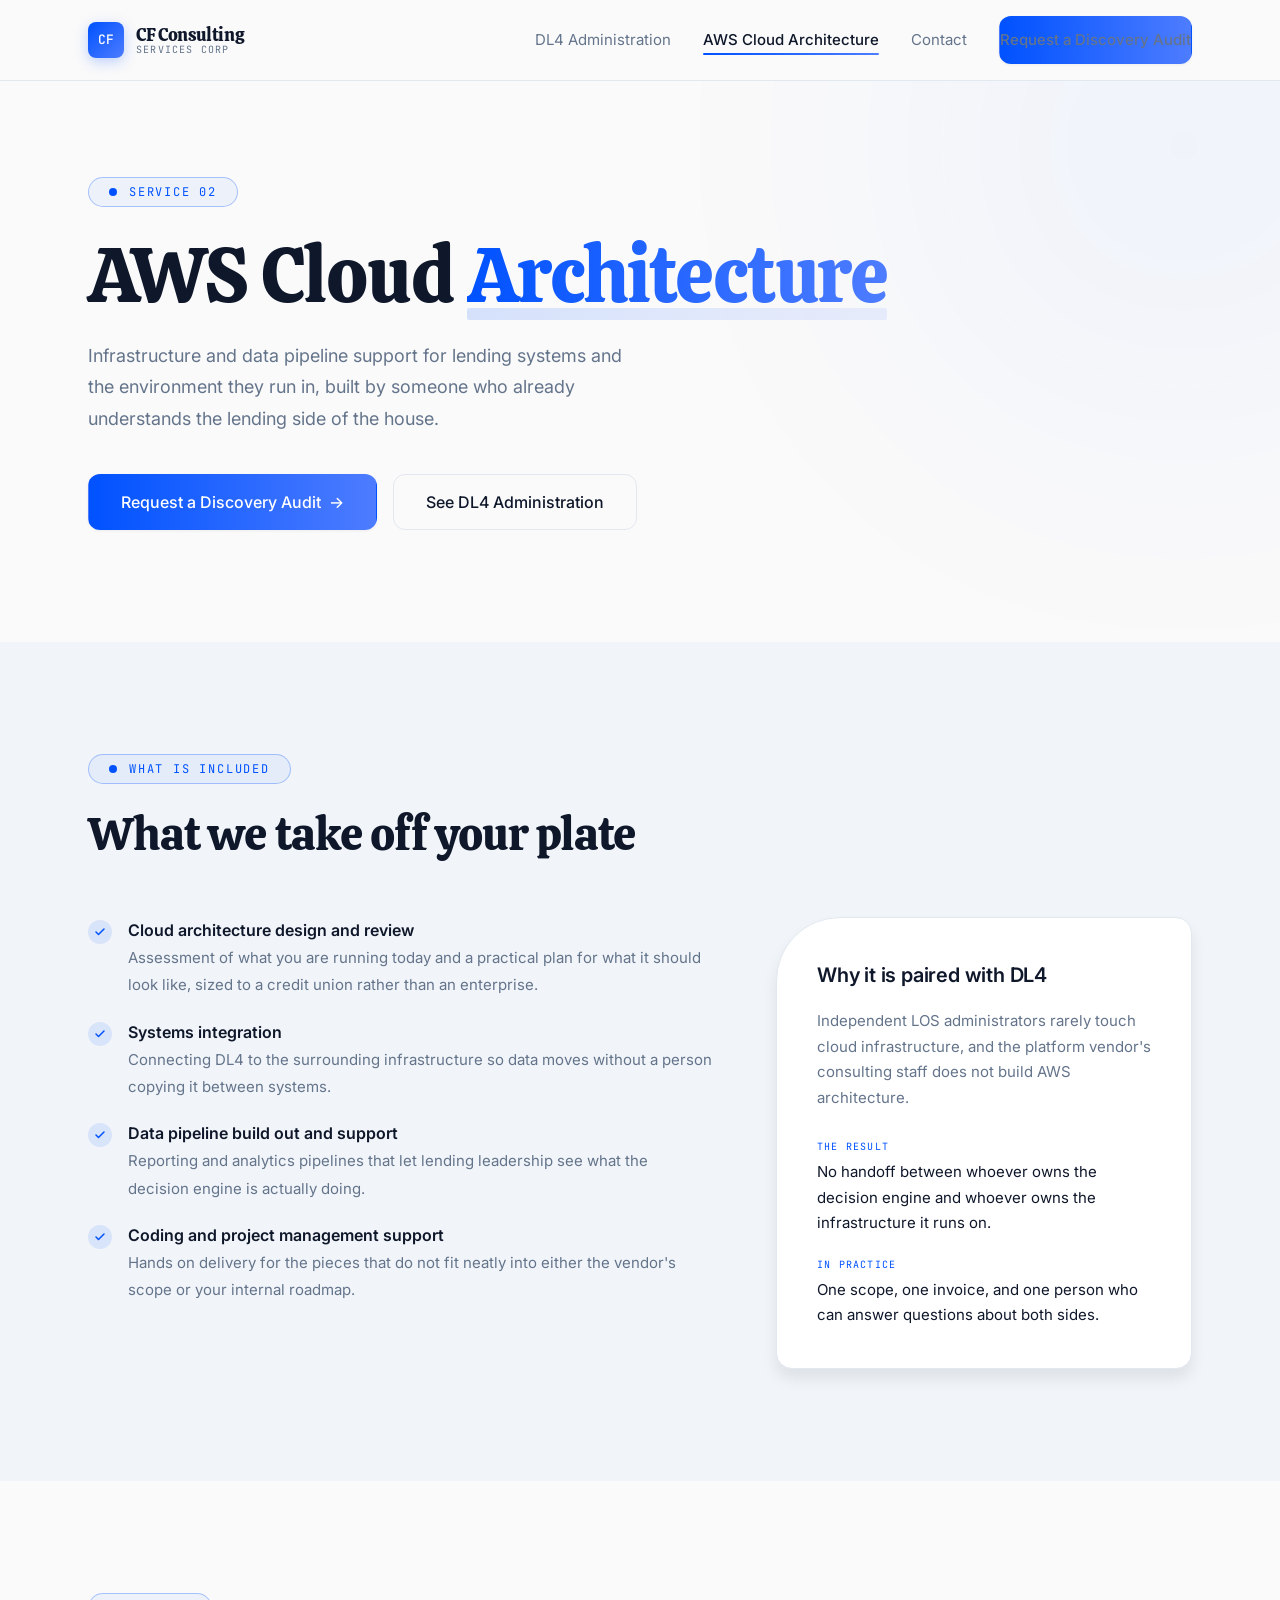
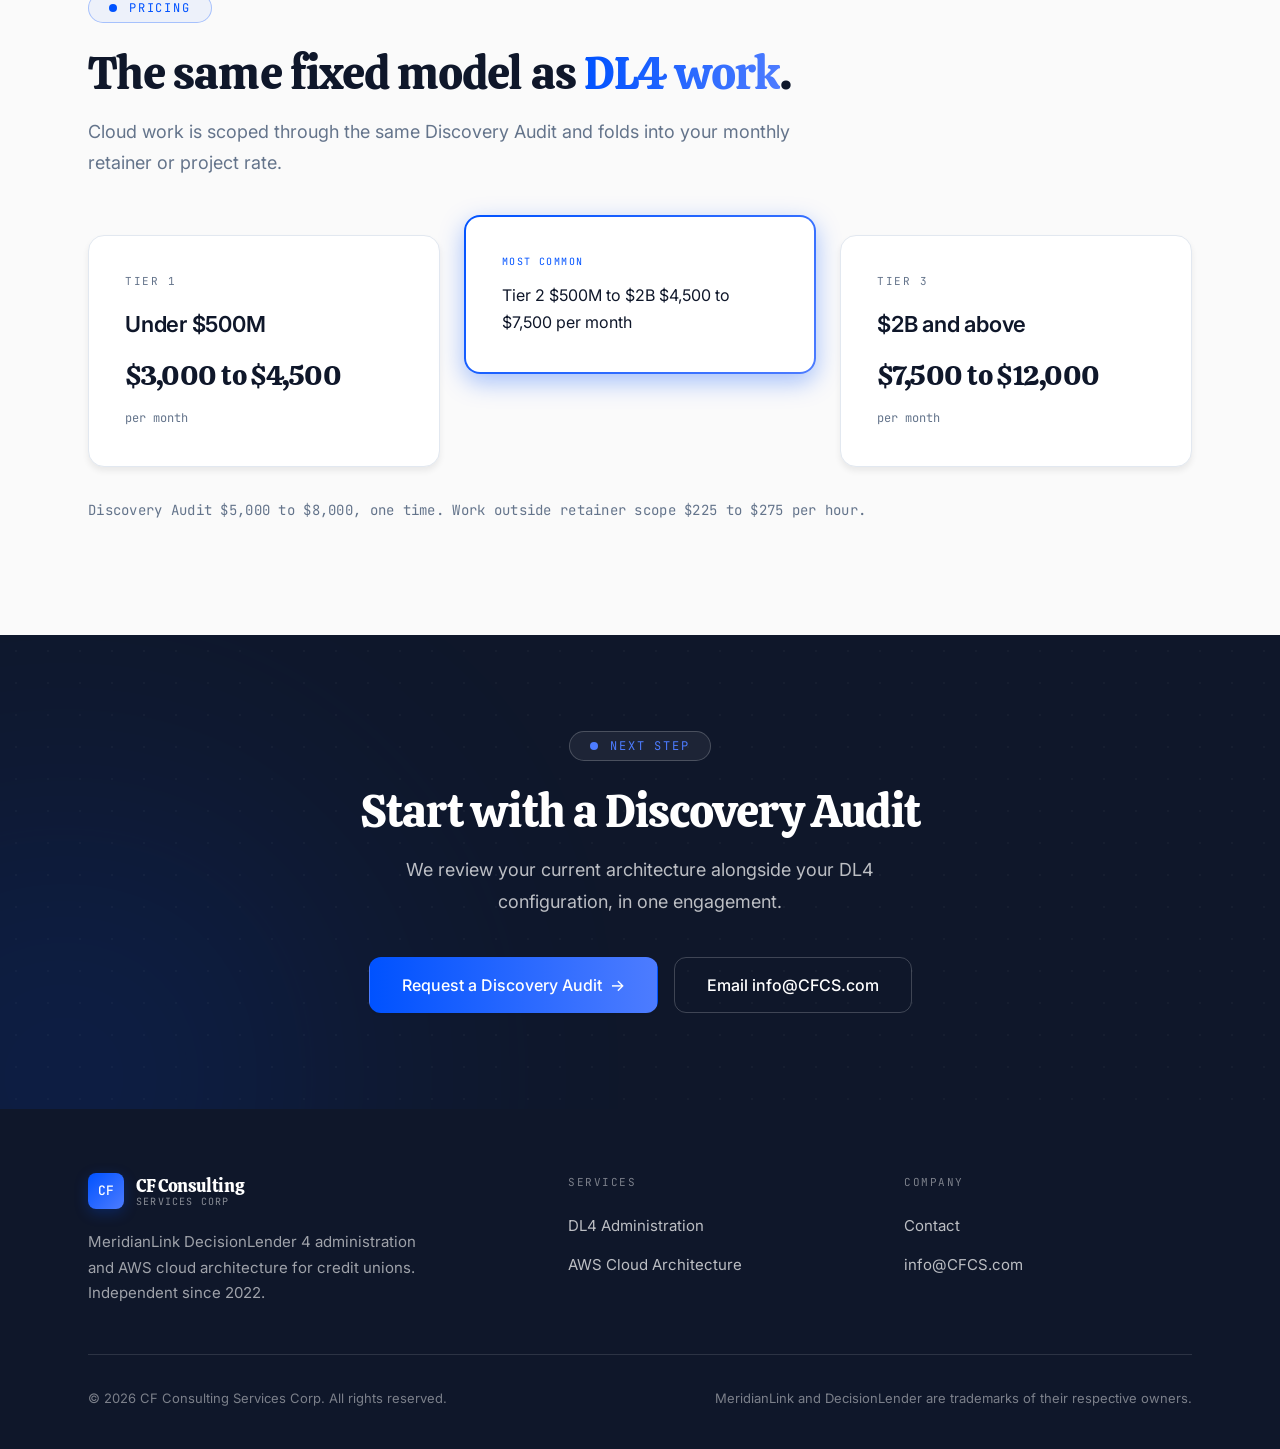
==== aws-cloud-architecture.html @ a1677b0a "Add files via upload" ====
<!DOCTYPE html>
<html lang="en">
<head>
<meta charset="UTF-8">
<meta name="viewport" content="width=device-width, initial-scale=1">
<title>AWS Cloud Architecture | CF Consulting Services Corp</title>
<meta name="description" content="AWS cloud architecture, integration, and data pipeline support for credit union lending systems, from a MeridianLink DecisionLender 4 specialist.">
<link rel="preconnect" href="https://fonts.googleapis.com">
<link rel="preconnect" href="https://fonts.gstatic.com" crossorigin>
<link href="https://fonts.googleapis.com/css2?family=Calistoga&family=Inter:wght@400;500;600;700&family=JetBrains+Mono:wght@400;500&display=swap" rel="stylesheet">
<link rel="stylesheet" href="styles.css">
</head>
<body>
<a class="skip-link" href="#main">Skip to content</a>

<header class="site-header">
  <div class="inner">
    <a class="brand" href="index.html">
      <span class="glyph" aria-hidden="true">CF</span>
      <span class="name">CF Consulting<small>Services Corp</small></span>
    </a>
    <button class="nav-toggle" aria-label="Open menu" aria-expanded="false" aria-controls="site-nav">
      <svg width="20" height="20" viewBox="0 0 24 24" fill="none" stroke="currentColor" stroke-width="2" aria-hidden="true"><path d="M3 6h18M3 12h18M3 18h18"/></svg>
    </button>
    <nav class="site-nav" id="site-nav">
      <ul>
        <li><a href="dl4-administration.html">DL4 Administration</a></li>
        <li><a href="aws-cloud-architecture.html" aria-current="page">AWS Cloud Architecture</a></li>
        <li><a href="contact.html">Contact</a></li>
      </ul>
      <a href="contact.html" class="btn btn-primary">Request a Discovery Audit</a>
    </nav>
  </div>
</header>

<main id="main">

  <section class="hero">
    <div class="glow glow-tr" aria-hidden="true"></div>
    <div class="container">
      <div class="reveal" style="max-width:52rem;">
        <div class="label"><span class="dot" aria-hidden="true"></span><span>Service 02</span></div>
        <h1 class="display-hero">AWS Cloud <span class="underlined gradient-text">Architecture</span></h1>
        <p class="lead">Infrastructure and data pipeline support for lending systems and the environment they run in, built by someone who already understands the lending side of the house.</p>
        <div class="hero-actions">
          <a href="contact.html" class="btn btn-primary btn-lg">Request a Discovery Audit <span class="arrow" aria-hidden="true">&rarr;</span></a>
          <a href="dl4-administration.html" class="btn btn-outline btn-lg">See DL4 Administration</a>
        </div>
      </div>
    </div>
  </section>

  <section class="section section-muted">
    <div class="container">
      <div class="section-head reveal">
        <div class="label"><span class="dot" aria-hidden="true"></span><span>What is included</span></div>
        <h2 class="display-section">What we take off your plate</h2>
      </div>

      <div class="split">
        <ul class="feature-list reveal">
          <li>
            <span class="tick" aria-hidden="true"><svg width="12" height="12" viewBox="0 0 24 24" fill="none" stroke="currentColor" stroke-width="3" stroke-linecap="round" stroke-linejoin="round"><path d="M20 6 9 17l-5-5"/></svg></span>
            <div><strong>Cloud architecture design and review</strong><span>Assessment of what you are running today and a practical plan for what it should look like, sized to a credit union rather than an enterprise.</span></div>
          </li>
          <li>
            <span class="tick" aria-hidden="true"><svg width="12" height="12" viewBox="0 0 24 24" fill="none" stroke="currentColor" stroke-width="3" stroke-linecap="round" stroke-linejoin="round"><path d="M20 6 9 17l-5-5"/></svg></span>
            <div><strong>Systems integration</strong><span>Connecting DL4 to the surrounding infrastructure so data moves without a person copying it between systems.</span></div>
          </li>
          <li>
            <span class="tick" aria-hidden="true"><svg width="12" height="12" viewBox="0 0 24 24" fill="none" stroke="currentColor" stroke-width="3" stroke-linecap="round" stroke-linejoin="round"><path d="M20 6 9 17l-5-5"/></svg></span>
            <div><strong>Data pipeline build out and support</strong><span>Reporting and analytics pipelines that let lending leadership see what the decision engine is actually doing.</span></div>
          </li>
          <li>
            <span class="tick" aria-hidden="true"><svg width="12" height="12" viewBox="0 0 24 24" fill="none" stroke="currentColor" stroke-width="3" stroke-linecap="round" stroke-linejoin="round"><path d="M20 6 9 17l-5-5"/></svg></span>
            <div><strong>Coding and project management support</strong><span>Hands on delivery for the pieces that do not fit neatly into either the vendor's scope or your internal roadmap.</span></div>
          </li>
        </ul>

        <aside class="aside-card reveal">
          <h3>Why it is paired with DL4</h3>
          <p>Independent LOS administrators rarely touch cloud infrastructure, and the platform vendor's consulting staff does not build AWS architecture.</p>
          <dl>
            <div><dt>The result</dt><dd>No handoff between whoever owns the decision engine and whoever owns the infrastructure it runs on.</dd></div>
            <div><dt>In practice</dt><dd>One scope, one invoice, and one person who can answer questions about both sides.</dd></div>
          </dl>
        </aside>
      </div>
    </div>
  </section>

  <section class="section">
    <div class="container">
      <div class="section-head reveal">
        <div class="label"><span class="dot" aria-hidden="true"></span><span>Pricing</span></div>
        <h2 class="display-section">The same fixed model as <span class="gradient-text">DL4 work</span>.</h2>
        <p class="lead">Cloud work is scoped through the same Discovery Audit and folds into your monthly retainer or project rate.</p>
      </div>

      <div class="tier-grid stagger">
        <div class="tier">
          <span class="tier-name">Tier 1</span>
          <span class="tier-size">Under $500M</span>
          <span class="tier-price">$3,000 to $4,500</span>
          <span class="tier-cadence">per month</span>
        </div>
        <div class="tier-featured">
          <div class="tier-body">
            <span class="tier-flag">Most common</span>
            <span class="tier-name">Tier 2</span>
            <span class="tier-size">$500M to $2B</span>
            <span class="tier-price">$4,500 to $7,500</span>
            <span class="tier-cadence">per month</span>
          </div>
        </div>
        <div class="tier">
          <span class="tier-name">Tier 3</span>
          <span class="tier-size">$2B and above</span>
          <span class="tier-price">$7,500 to $12,000</span>
          <span class="tier-cadence">per month</span>
        </div>
      </div>

      <p class="pricing-fine reveal">Discovery Audit $5,000 to $8,000, one time. Work outside retainer scope $225 to $275 per hour.</p>
    </div>
  </section>

  <section class="section-invert cta">
    <div class="glow glow-bl" aria-hidden="true"></div>
    <div class="container">
      <div class="reveal">
        <div class="label on-dark"><span class="dot" aria-hidden="true"></span><span>Next step</span></div>
        <h2 class="display-section">Start with a Discovery Audit</h2>
        <p class="lead">We review your current architecture alongside your DL4 configuration, in one engagement.</p>
        <div class="cta-actions">
          <a href="contact.html" class="btn btn-primary btn-lg">Request a Discovery Audit <span class="arrow" aria-hidden="true">&rarr;</span></a>
          <a href="mailto:info@CFCS.com" class="btn btn-outline on-dark btn-lg">Email info@CFCS.com</a>
        </div>
      </div>
    </div>
  </section>

</main>

<footer class="site-footer">
  <div class="container">
    <div class="footer-top">
      <div>
        <a class="brand" href="index.html">
          <span class="glyph" aria-hidden="true">CF</span>
          <span class="name">CF Consulting<small>Services Corp</small></span>
        </a>
        <p class="blurb">MeridianLink DecisionLender 4 administration and AWS cloud architecture for credit unions. Independent since 2022.</p>
      </div>
      <div class="footer-col">
        <h4>Services</h4>
        <ul>
          <li><a href="dl4-administration.html">DL4 Administration</a></li>
          <li><a href="aws-cloud-architecture.html">AWS Cloud Architecture</a></li>
        </ul>
      </div>
      <div class="footer-col">
        <h4>Company</h4>
        <ul>
          <li><a href="contact.html">Contact</a></li>
          <li><a href="mailto:info@CFCS.com">info@CFCS.com</a></li>
        </ul>
      </div>
    </div>
    <div class="footer-bottom">
      <span>&copy; 2026 CF Consulting Services Corp. All rights reserved.</span>
      <span>MeridianLink and DecisionLender are trademarks of their respective owners.</span>
    </div>
  </div>
</footer>

<script src="script.js"></script>
</body>
</html>
---- styles.css ----
/* ============================================================
   CF Consulting Services Corp
   Design System: Minimalist Modern
   Tokens are declared once here and consumed everywhere else.
   Nothing below should hardcode a hex value outside :root.
   ============================================================ */

:root{
  /* ---- Color ---- */
  --background:#FAFAFA;
  --foreground:#0F172A;
  --muted:#F1F5F9;
  --muted-foreground:#64748B;
  --accent:#0052FF;
  --accent-secondary:#4D7CFF;
  --accent-foreground:#FFFFFF;
  --border:#E2E8F0;
  --card:#FFFFFF;
  --ring:#0052FF;

  /* ---- Signature gradient ---- */
  --gradient:linear-gradient(to right, var(--accent), var(--accent-secondary));
  --gradient-diagonal:linear-gradient(135deg, var(--accent), var(--accent-secondary));

  /* ---- Shadow scale ---- */
  --shadow-sm:0 1px 3px rgba(0,0,0,0.06);
  --shadow-md:0 4px 6px rgba(0,0,0,0.07);
  --shadow-lg:0 10px 15px rgba(0,0,0,0.08);
  --shadow-xl:0 20px 25px rgba(0,0,0,0.10);
  --shadow-accent:0 4px 14px rgba(0,82,255,0.25);
  --shadow-accent-lg:0 8px 24px rgba(0,82,255,0.35);

  /* ---- Radii ---- */
  --radius-lg:0.5rem;
  --radius-xl:0.75rem;
  --radius-2xl:1rem;
  --radius-full:999px;

  /* ---- Type ---- */
  --font-display:"Calistoga", Georgia, serif;
  --font-body:"Inter", system-ui, -apple-system, sans-serif;
  --font-mono:"JetBrains Mono", ui-monospace, monospace;

  /* ---- Layout ---- */
  --maxw:72rem;
  --gutter:1.5rem;

  /* ---- Motion ---- */
  --ease-out:cubic-bezier(0.16, 1, 0.3, 1);
}

/* ============================================================
   BASE
   ============================================================ */
*{box-sizing:border-box;}
html{scroll-behavior:smooth;-webkit-text-size-adjust:100%;}
body{
  margin:0;
  background:var(--background);
  color:var(--foreground);
  font-family:var(--font-body);
  font-size:1rem;
  line-height:1.7;
  -webkit-font-smoothing:antialiased;
  overflow-x:hidden;
}
h1,h2,h3,h4{margin:0;}
h1,h2{font-family:var(--font-display);font-weight:400;letter-spacing:-0.02em;}
h3,h4{font-family:var(--font-body);font-weight:600;letter-spacing:-0.01em;}
p{margin:0;color:var(--muted-foreground);}
a{color:inherit;text-decoration:none;}
img{max-width:100%;display:block;}
ul{margin:0;padding:0;list-style:none;}

.container{max-width:var(--maxw);margin:0 auto;padding:0 var(--gutter);}

/* Focus visibility, consistent across every interactive element. */
a:focus-visible,
button:focus-visible,
input:focus-visible,
select:focus-visible,
textarea:focus-visible{
  outline:2px solid var(--ring);
  outline-offset:2px;
  border-radius:var(--radius-lg);
}

.skip-link{
  position:absolute;left:-9999px;top:0;z-index:200;
  background:var(--foreground);color:var(--accent-foreground);
  padding:0.75rem 1.25rem;border-radius:var(--radius-lg);
}
.skip-link:focus{left:1rem;top:1rem;}

/* ============================================================
   TYPOGRAPHY UTILITIES
   ============================================================ */
.gradient-text{
  background:var(--gradient);
  -webkit-background-clip:text;
  background-clip:text;
  color:transparent;
}

.underlined{position:relative;display:inline-block;}
.underlined::after{
  content:"";
  position:absolute;
  bottom:-0.25rem;left:0;
  height:0.75rem;width:100%;
  border-radius:0.125rem;
  background:linear-gradient(to right, rgba(0,82,255,0.15), rgba(77,124,255,0.10));
  z-index:-1;
}

.display-hero{
  font-size:clamp(2.75rem, 6vw, 5.25rem);
  line-height:1.05;
}
.display-section{
  font-size:clamp(2rem, 3.6vw, 3.25rem);
  line-height:1.15;
}
.lead{
  font-size:1.125rem;
  line-height:1.75;
  color:var(--muted-foreground);
}

/* Section label badge, the orienting device at the top of each section. */
.label{
  display:inline-flex;align-items:center;gap:0.75rem;
  border:1px solid rgba(0,82,255,0.30);
  background:rgba(0,82,255,0.05);
  border-radius:var(--radius-full);
  padding:0.5rem 1.25rem;
}
.label .dot{
  width:0.5rem;height:0.5rem;border-radius:var(--radius-full);
  background:var(--accent);
  animation:pulse 2s ease-in-out infinite;
}
.label span{
  font-family:var(--font-mono);
  font-size:0.75rem;
  text-transform:uppercase;
  letter-spacing:0.15em;
  color:var(--accent);
  line-height:1;
}
.label.on-dark{
  border-color:rgba(255,255,255,0.20);
  background:rgba(255,255,255,0.06);
}
.label.on-dark span{color:var(--accent-secondary);}
.label.on-dark .dot{background:var(--accent-secondary);}

@keyframes pulse{
  0%,100%{transform:scale(1);opacity:1;}
  50%{transform:scale(1.3);opacity:0.7;}
}

/* ============================================================
   BUTTONS
   ============================================================ */
.btn{
  display:inline-flex;align-items:center;justify-content:center;gap:0.5rem;
  height:3rem;padding:0 1.5rem;
  font-family:var(--font-body);font-size:0.9375rem;font-weight:500;
  border:1px solid transparent;border-radius:var(--radius-xl);
  cursor:pointer;
  transition:all 200ms ease-out;
  white-space:nowrap;
}
.btn .arrow{transition:transform 200ms ease-out;}
.btn:hover .arrow{transform:translateX(0.25rem);}
.btn:active{transform:scale(0.98);}

.btn-primary{
  background:var(--gradient);
  color:var(--accent-foreground);
  box-shadow:var(--shadow-sm);
}
.btn-primary:hover{
  filter:brightness(1.1);
  box-shadow:var(--shadow-accent-lg);
  transform:translateY(-2px);
}
.btn-primary:active{transform:scale(0.98);}

.btn-outline{
  background:transparent;
  border-color:var(--border);
  color:var(--foreground);
}
.btn-outline:hover{
  background:var(--muted);
  border-color:rgba(0,82,255,0.30);
  box-shadow:var(--shadow-sm);
  transform:translateY(-2px);
}
.btn-outline.on-dark{
  border-color:rgba(255,255,255,0.20);
  color:var(--accent-foreground);
}
.btn-outline.on-dark:hover{
  background:rgba(255,255,255,0.06);
  border-color:rgba(255,255,255,0.40);
}

.btn-lg{height:3.5rem;padding:0 2rem;font-size:1rem;}
.btn-block{width:100%;}

/* ============================================================
   HEADER
   ============================================================ */
.site-header{
  position:sticky;top:0;z-index:100;
  background:rgba(250,250,250,0.85);
  backdrop-filter:blur(12px);
  border-bottom:1px solid var(--border);
}
.site-header .inner{
  max-width:var(--maxw);margin:0 auto;
  padding:1rem var(--gutter);
  display:flex;align-items:center;justify-content:space-between;gap:2rem;
}
.brand{display:flex;align-items:center;gap:0.75rem;}
.brand .glyph{
  width:2.25rem;height:2.25rem;flex-shrink:0;
  border-radius:var(--radius-lg);
  background:var(--gradient-diagonal);
  box-shadow:var(--shadow-accent);
  display:flex;align-items:center;justify-content:center;
  font-family:var(--font-mono);font-size:0.8125rem;font-weight:500;
  color:var(--accent-foreground);letter-spacing:-0.02em;
}
.brand .name{
  font-family:var(--font-display);
  font-size:1.125rem;
  letter-spacing:-0.02em;
  line-height:1.1;
}
.brand .name small{
  display:block;
  font-family:var(--font-mono);
  font-size:0.625rem;
  letter-spacing:0.12em;
  text-transform:uppercase;
  color:var(--muted-foreground);
}
.site-nav{display:flex;align-items:center;gap:2rem;}
.site-nav ul{display:flex;align-items:center;gap:2rem;}
.site-nav a{
  font-size:0.9375rem;color:var(--muted-foreground);
  transition:color 200ms ease-out;
  position:relative;padding:0.25rem 0;
}
.site-nav a:hover{color:var(--foreground);}
.site-nav a[aria-current="page"]{color:var(--foreground);font-weight:500;}
.site-nav a[aria-current="page"]::after{
  content:"";position:absolute;left:0;bottom:-0.125rem;
  height:2px;width:100%;border-radius:2px;background:var(--gradient);
}
.nav-toggle{
  display:none;
  height:2.75rem;width:2.75rem;
  align-items:center;justify-content:center;
  background:transparent;border:1px solid var(--border);
  border-radius:var(--radius-lg);cursor:pointer;color:var(--foreground);
}

/* ============================================================
   SECTION SHELLS
   ============================================================ */
.section{padding:7rem 0;position:relative;}
.section-tight{padding:5rem 0;}
.section-muted{background:var(--muted);}

/* Inverted section: the dramatic break in scroll rhythm. */
.section-invert{
  background:var(--foreground);
  color:var(--accent-foreground);
  position:relative;
  overflow:hidden;
}
.section-invert h1,.section-invert h2,.section-invert h3,.section-invert h4{color:var(--accent-foreground);}
.section-invert p{color:rgba(255,255,255,0.72);}
/* Dot texture, felt rather than seen. */
.section-invert::before{
  content:"";position:absolute;inset:0;
  background-image:radial-gradient(circle, #FFFFFF 1px, transparent 1px);
  background-size:32px 32px;
  opacity:0.03;
  pointer-events:none;
}
.section-invert .container{position:relative;z-index:1;}

/* Ambient accent glow, positioned at section corners. */
.glow{
  position:absolute;
  width:32rem;height:32rem;
  border-radius:var(--radius-full);
  background:var(--accent);
  filter:blur(150px);
  opacity:0.06;
  pointer-events:none;
}
.glow-tr{top:-12rem;right:-10rem;}
.glow-bl{bottom:-14rem;left:-12rem;}
.section-invert .glow{opacity:0.18;}

.section-head{max-width:44rem;margin-bottom:3.5rem;}
.section-head .label{margin-bottom:1.5rem;}
.section-head h2{margin-bottom:1rem;}

/* ============================================================
   HERO
   ============================================================ */
.hero{
  position:relative;
  padding:6rem 0 7rem;
  overflow:hidden;
}
.hero .container{position:relative;z-index:1;}
.hero-grid{
  display:grid;
  grid-template-columns:1.1fr 0.9fr;
  gap:4rem;
  align-items:center;
}
.hero h1{margin:1.75rem 0 1.5rem;}
.hero .lead{max-width:34rem;margin-bottom:2.5rem;}
.hero-actions{display:flex;gap:1rem;flex-wrap:wrap;}
.hero-proof{
  display:flex;flex-wrap:wrap;gap:2rem;
  margin-top:3rem;padding-top:2rem;
  border-top:1px solid var(--border);
}
.hero-proof div{font-family:var(--font-mono);font-size:0.8125rem;color:var(--muted-foreground);}
.hero-proof b{display:block;font-family:var(--font-body);font-size:1.5rem;font-weight:600;color:var(--foreground);letter-spacing:-0.02em;}

/* ---- Abstract hero composition ---- */
.hero-figure{
  position:relative;
  height:30rem;
  display:flex;align-items:center;justify-content:center;
}
.ring{
  position:absolute;
  width:26rem;height:26rem;
  border:1px dashed rgba(0,82,255,0.25);
  border-radius:var(--radius-full);
  animation:spin 72s linear infinite;
}
.ring::after{
  content:"";position:absolute;top:-0.3125rem;left:50%;
  width:0.625rem;height:0.625rem;margin-left:-0.3125rem;
  border-radius:var(--radius-full);
  background:var(--accent);
  box-shadow:var(--shadow-accent);
}
.ring-inner{
  position:absolute;
  width:19rem;height:19rem;
  border:1px solid rgba(0,82,255,0.10);
  border-radius:var(--radius-full);
  background:radial-gradient(circle at 50% 50%, rgba(0,82,255,0.08), transparent 70%);
}
@keyframes spin{from{transform:rotate(0deg);}to{transform:rotate(360deg);}}

.float-card{
  position:absolute;
  background:var(--card);
  border:1px solid var(--border);
  border-radius:var(--radius-xl);
  box-shadow:var(--shadow-xl);
  padding:1.125rem 1.25rem;
  width:15rem;
}
.float-card .card-label{
  font-family:var(--font-mono);font-size:0.625rem;
  text-transform:uppercase;letter-spacing:0.12em;
  color:var(--muted-foreground);
  display:block;margin-bottom:0.625rem;
}
.float-card .row{
  display:flex;align-items:center;justify-content:space-between;
  font-size:0.8125rem;color:var(--foreground);
  padding:0.375rem 0;
}
.float-card .row + .row{border-top:1px solid var(--border);}
.float-card .row .state{
  font-family:var(--font-mono);font-size:0.6875rem;
  color:var(--accent);
}
.float-card-a{
  top:2.5rem;left:0;
  animation:bobA 5s ease-in-out infinite;
}
.float-card-b{
  bottom:3rem;right:0;
  animation:bobB 4s ease-in-out infinite;
}
@keyframes bobA{0%,100%{transform:translateY(-10px);}50%{transform:translateY(10px);}}
@keyframes bobB{0%,100%{transform:translateY(10px);}50%{transform:translateY(-10px);}}

.figure-badge{
  position:absolute;top:0;right:2rem;
  background:var(--gradient-diagonal);
  color:var(--accent-foreground);
  border-radius:var(--radius-xl);
  box-shadow:var(--shadow-accent-lg);
  padding:1rem 1.25rem;
  font-family:var(--font-mono);font-size:0.6875rem;
  letter-spacing:0.1em;text-transform:uppercase;
  line-height:1.5;
}
.figure-badge b{display:block;font-family:var(--font-body);font-size:1.25rem;letter-spacing:-0.01em;text-transform:none;}

.dot-grid{
  position:absolute;bottom:1.5rem;left:2.5rem;
  display:grid;grid-template-columns:repeat(3,0.375rem);gap:0.625rem;
}
.dot-grid i{
  width:0.375rem;height:0.375rem;border-radius:var(--radius-full);
  background:var(--accent);opacity:0.35;
}

/* ============================================================
   CARDS
   ============================================================ */
.card{
  position:relative;
  background:var(--card);
  border:1px solid var(--border);
  border-radius:var(--radius-2xl);
  padding:2.5rem;
  box-shadow:var(--shadow-md);
  transition:box-shadow 300ms ease-out, transform 300ms ease-out;
  overflow:hidden;
}
.card::before{
  content:"";position:absolute;inset:0;
  background:linear-gradient(135deg, rgba(0,82,255,0.03), transparent 60%);
  opacity:0;transition:opacity 300ms ease-out;pointer-events:none;
}
.card:hover{box-shadow:var(--shadow-xl);transform:translateY(-4px);}
.card:hover::before{opacity:1;}
.card > *{position:relative;z-index:1;}

.icon-badge{
  width:3rem;height:3rem;
  border-radius:var(--radius-xl);
  background:var(--gradient-diagonal);
  box-shadow:var(--shadow-accent);
  display:flex;align-items:center;justify-content:center;
  color:var(--accent-foreground);
  margin-bottom:1.5rem;
  transition:transform 300ms ease-out;
}
.card:hover .icon-badge{transform:scale(1.1);}

.card h3{font-size:1.5rem;margin-bottom:0.75rem;}
.card p{margin-bottom:1.5rem;}
.card .more{
  display:inline-flex;align-items:center;gap:0.5rem;
  font-family:var(--font-mono);font-size:0.75rem;
  text-transform:uppercase;letter-spacing:0.12em;
  color:var(--accent);
}
.card .more .arrow{transition:transform 200ms ease-out;}
.card:hover .more .arrow{transform:translateX(0.25rem);}

.offer-grid{display:grid;grid-template-columns:repeat(2,1fr);gap:1.5rem;}

/* Feature list inside cards and service pages. */
.feature-list{display:flex;flex-direction:column;gap:1.25rem;}
.feature-list li{display:flex;gap:1rem;align-items:flex-start;}
.feature-list .tick{
  flex-shrink:0;width:1.5rem;height:1.5rem;margin-top:0.1875rem;
  border-radius:var(--radius-full);
  background:rgba(0,82,255,0.10);
  display:flex;align-items:center;justify-content:center;
  color:var(--accent);
}
.feature-list strong{display:block;font-weight:600;font-size:1rem;color:var(--foreground);}
.feature-list span{font-size:0.9375rem;color:var(--muted-foreground);}

/* ============================================================
   CLIENT LOGO WALL
   ============================================================ */
.logo-wall{
  display:grid;grid-template-columns:repeat(4,1fr);
  gap:1.5rem;
}
.logo-tile{
  background:var(--card);
  border:1px solid var(--border);
  border-radius:var(--radius-xl);
  min-height:7rem;
  display:flex;align-items:center;justify-content:center;
  padding:1.5rem 1rem;
  transition:box-shadow 300ms ease-out, transform 300ms ease-out, border-color 300ms ease-out;
}
.logo-tile:hover{
  box-shadow:var(--shadow-lg);
  transform:translateY(-3px);
  border-color:rgba(0,82,255,0.25);
}
.logo-tile .wordmark{
  font-family:var(--font-display);
  font-size:1.0625rem;line-height:1.3;
  text-align:center;
  color:var(--muted-foreground);
  transition:color 300ms ease-out;
  letter-spacing:-0.01em;
}
.logo-tile:hover .wordmark{color:var(--foreground);}
.wall-note{
  font-size:0.8125rem;color:var(--muted-foreground);
  margin-top:1.5rem;font-style:italic;
}

/* ============================================================
   PROCESS TIMELINE
   ============================================================ */
.timeline{display:grid;grid-template-columns:repeat(3,1fr);gap:1.5rem;position:relative;}
.timeline::before{
  content:"";position:absolute;top:3.25rem;left:12%;right:12%;
  height:1px;background:linear-gradient(to right, rgba(255,255,255,0.05), rgba(255,255,255,0.20), rgba(255,255,255,0.05));
}
.stage{position:relative;padding-top:0;}
.stage .stage-no{
  width:3.5rem;height:3.5rem;
  border-radius:var(--radius-full);
  background:var(--gradient-diagonal);
  box-shadow:var(--shadow-accent-lg);
  display:flex;align-items:center;justify-content:center;
  font-family:var(--font-mono);font-size:1.25rem;font-weight:500;
  color:var(--accent-foreground);
  margin-bottom:1.75rem;
  position:relative;z-index:1;
}
.stage h3{font-size:1.375rem;margin-bottom:0.75rem;}
.stage p{margin-bottom:1.25rem;font-size:0.9375rem;}
.stage .price-note{
  display:inline-block;
  font-family:var(--font-mono);font-size:0.75rem;
  letter-spacing:0.06em;
  color:var(--accent-secondary);
  border-top:1px solid rgba(255,255,255,0.15);
  padding-top:1rem;width:100%;
}

/* ============================================================
   PRICING TIERS
   ============================================================ */
.tier-grid{display:grid;grid-template-columns:repeat(3,1fr);gap:1.5rem;align-items:start;}
.tier{
  background:var(--card);
  border:1px solid var(--border);
  border-radius:var(--radius-2xl);
  padding:2.25rem;
  box-shadow:var(--shadow-md);
  transition:box-shadow 300ms ease-out, transform 300ms ease-out;
}
.tier:hover{box-shadow:var(--shadow-lg);transform:translateY(-3px);}
.tier .tier-name{
  font-family:var(--font-mono);font-size:0.6875rem;
  text-transform:uppercase;letter-spacing:0.14em;
  color:var(--muted-foreground);
  display:block;margin-bottom:1rem;
}
.tier .tier-size{font-size:1.375rem;font-weight:600;letter-spacing:-0.01em;margin-bottom:0.5rem;display:block;}
.tier .tier-price{
  font-family:var(--font-display);
  font-size:1.75rem;letter-spacing:-0.02em;
  color:var(--foreground);
  display:block;margin-bottom:0.25rem;
}
.tier .tier-cadence{font-family:var(--font-mono);font-size:0.75rem;color:var(--muted-foreground);}

/* Featured tier uses the 2px gradient stroke technique and floats above its siblings. */
.tier-featured{
  background:var(--gradient-diagonal);
  border:none;padding:2px;
  border-radius:var(--radius-2xl);
  box-shadow:var(--shadow-accent-lg);
  margin-top:-1.25rem;
}
.tier-featured .tier-body{
  background:var(--card);
  border-radius:calc(var(--radius-2xl) - 2px);
  padding:2.25rem;
  height:100%;
}
.tier-featured:hover{transform:translateY(-3px);}
.tier-featured .tier-flag{
  font-family:var(--font-mono);font-size:0.625rem;
  text-transform:uppercase;letter-spacing:0.14em;
  color:var(--accent);
  display:block;margin-bottom:0.75rem;
}

.pricing-fine{
  margin-top:2rem;font-size:0.875rem;
  font-family:var(--font-mono);color:var(--muted-foreground);
  letter-spacing:0.02em;
}

/* ============================================================
   SPLIT / DETAIL LAYOUT (service pages)
   ============================================================ */
.split{display:grid;grid-template-columns:1.2fr 0.8fr;gap:4rem;align-items:start;}
.aside-card{
  background:var(--card);
  border:1px solid var(--border);
  border-radius:var(--radius-2xl);
  border-top-left-radius:4rem;
  padding:2.5rem;
  box-shadow:var(--shadow-lg);
}
.aside-card h3{font-size:1.25rem;margin-bottom:1rem;}
.aside-card p{font-size:0.9375rem;}
.aside-card dl{margin:1.75rem 0 0;display:flex;flex-direction:column;gap:1.25rem;}
.aside-card dt{
  font-family:var(--font-mono);font-size:0.625rem;
  text-transform:uppercase;letter-spacing:0.12em;color:var(--accent);
  margin-bottom:0.25rem;
}
.aside-card dd{margin:0;font-size:0.9375rem;color:var(--foreground);}

/* ============================================================
   STATS BAND (inverted)
   ============================================================ */
.stat-grid{display:grid;grid-template-columns:repeat(4,1fr);gap:0;}
.stat{padding:0 2rem;border-left:1px solid rgba(255,255,255,0.12);}
.stat:first-child{padding-left:0;border-left:none;}
.stat b{
  display:block;
  font-family:var(--font-display);
  font-size:2.75rem;line-height:1.1;letter-spacing:-0.02em;
  color:var(--accent-foreground);
  margin-bottom:0.5rem;
}
.stat span{font-size:0.9375rem;color:rgba(255,255,255,0.65);}

/* ============================================================
   FORM
   ============================================================ */
.contact-grid{display:grid;grid-template-columns:0.85fr 1.15fr;gap:4rem;align-items:start;}
.audit-form{
  background:var(--card);
  border:1px solid var(--border);
  border-radius:var(--radius-2xl);
  padding:2.5rem;
  box-shadow:var(--shadow-lg);
}
.form-row{display:grid;grid-template-columns:1fr 1fr;gap:1.25rem;margin-bottom:1.25rem;}
.field{display:flex;flex-direction:column;gap:0.5rem;}
.field.full{grid-column:1 / -1;}
.field label{
  font-family:var(--font-mono);font-size:0.6875rem;
  text-transform:uppercase;letter-spacing:0.1em;
  color:var(--muted-foreground);
}
.field input,.field select,.field textarea{
  height:3rem;
  border:1px solid var(--border);
  border-radius:var(--radius-lg);
  background:rgba(241,245,249,0.4);
  padding:0 0.875rem;
  font-family:var(--font-body);font-size:0.9375rem;color:var(--foreground);
  transition:border-color 200ms ease-out, box-shadow 200ms ease-out;
}
.field textarea{height:auto;padding:0.75rem 0.875rem;resize:vertical;line-height:1.6;}
.field input::placeholder,.field textarea::placeholder{color:rgba(100,116,139,0.5);}
.field input:hover,.field select:hover,.field textarea:hover{border-color:rgba(0,82,255,0.30);}
.form-fine{
  margin-top:1rem;text-align:center;
  font-size:0.8125rem;color:var(--muted-foreground);
}
.contact-aside .direct{
  margin-top:2rem;padding-top:2rem;
  border-top:1px solid var(--border);
}
.contact-aside .direct a{
  font-family:var(--font-mono);font-size:1rem;color:var(--accent);
  display:inline-block;margin-top:0.5rem;
}
.contact-aside .direct a:hover{text-decoration:underline;}
.expect-list{margin-top:2rem;display:flex;flex-direction:column;gap:1rem;}
.expect-list li{display:flex;gap:0.875rem;font-size:0.9375rem;color:var(--muted-foreground);}
.expect-list .num{
  flex-shrink:0;width:1.5rem;height:1.5rem;border-radius:var(--radius-full);
  background:rgba(0,82,255,0.10);color:var(--accent);
  font-family:var(--font-mono);font-size:0.6875rem;
  display:flex;align-items:center;justify-content:center;
}

/* ============================================================
   CTA BAND
   ============================================================ */
.cta{text-align:center;padding:6rem 0;}
.cta h2{margin:1.5rem 0 1rem;}
.cta p{max-width:32rem;margin:0 auto 2.5rem;}
.cta-actions{display:flex;gap:1rem;justify-content:center;flex-wrap:wrap;}

/* ============================================================
   FOOTER
   ============================================================ */
.site-footer{
  background:var(--foreground);
  color:rgba(255,255,255,0.65);
  padding:4rem 0 2.5rem;
}
.footer-top{
  display:grid;grid-template-columns:1.5fr 1fr 1fr;gap:3rem;
  padding-bottom:3rem;
  border-bottom:1px solid rgba(255,255,255,0.12);
}
.site-footer .brand .name{color:var(--accent-foreground);}
.site-footer .brand .name small{color:rgba(255,255,255,0.5);}
.site-footer .blurb{
  margin-top:1.25rem;max-width:22rem;
  font-size:0.9375rem;color:rgba(255,255,255,0.6);
}
.footer-col h4{
  font-family:var(--font-mono);font-size:0.6875rem;font-weight:400;
  text-transform:uppercase;letter-spacing:0.14em;
  color:rgba(255,255,255,0.45);margin-bottom:1.25rem;
}
.footer-col ul{display:flex;flex-direction:column;gap:0.75rem;}
.footer-col a{font-size:0.9375rem;color:rgba(255,255,255,0.72);transition:color 200ms ease-out;}
.footer-col a:hover{color:var(--accent-foreground);}
.footer-bottom{
  padding-top:2rem;
  display:flex;justify-content:space-between;align-items:center;
  flex-wrap:wrap;gap:1rem;
  font-size:0.8125rem;color:rgba(255,255,255,0.45);
}

/* ============================================================
   ENTRANCE ANIMATION
   ============================================================ */
.reveal{opacity:0;transform:translateY(28px);}
.reveal.in{
  opacity:1;transform:none;
  transition:opacity 700ms var(--ease-out), transform 700ms var(--ease-out);
}
.stagger > *{opacity:0;transform:translateY(28px);}
.stagger.in > *{
  opacity:1;transform:none;
  transition:opacity 700ms var(--ease-out), transform 700ms var(--ease-out);
}
.stagger.in > *:nth-child(1){transition-delay:0.10s;}
.stagger.in > *:nth-child(2){transition-delay:0.20s;}
.stagger.in > *:nth-child(3){transition-delay:0.30s;}
.stagger.in > *:nth-child(4){transition-delay:0.40s;}

@media (prefers-reduced-motion: reduce){
  html{scroll-behavior:auto;}
  .reveal,.stagger > *{opacity:1;transform:none;transition:none;}
  .ring,.float-card-a,.float-card-b,.label .dot{animation:none;}
  .btn:hover,.card:hover,.tier:hover,.logo-tile:hover{transform:none;}
  *{transition-duration:0.01ms !important;}
}

/* ============================================================
   RESPONSIVE
   ============================================================ */
@media (max-width:1024px){
  .hero-grid{grid-template-columns:1fr;gap:3rem;}
  .hero-figure{display:none;}
  .split{grid-template-columns:1fr;gap:2.5rem;}
  .contact-grid{grid-template-columns:1fr;gap:2.5rem;}
  .footer-top{grid-template-columns:1fr 1fr;}
}

@media (max-width:860px){
  .site-nav{
    display:none;
    position:absolute;top:100%;left:0;right:0;
    background:var(--background);
    border-bottom:1px solid var(--border);
    padding:1.5rem var(--gutter) 2rem;
    flex-direction:column;align-items:stretch;gap:1.5rem;
    box-shadow:var(--shadow-lg);
  }
  .site-nav.open{display:flex;}
  .site-nav ul{flex-direction:column;align-items:stretch;gap:0.25rem;}
  .site-nav a{padding:0.75rem 0;font-size:1rem;}
  .site-nav .btn{width:100%;}
  .nav-toggle{display:inline-flex;}
  .site-header .inner{position:relative;}

  .section{padding:5rem 0;}
  .offer-grid,.tier-grid,.timeline{grid-template-columns:1fr;}
  .timeline::before{display:none;}
  .tier-featured{margin-top:0;}
  .logo-wall{grid-template-columns:repeat(2,1fr);}
  .stat-grid{grid-template-columns:repeat(2,1fr);gap:2.5rem 0;}
  .stat{border-left:none;padding:0;}
  .stat:nth-child(even){padding-left:1.5rem;border-left:1px solid rgba(255,255,255,0.12);}
  .form-row{grid-template-columns:1fr;}
  .footer-top{grid-template-columns:1fr;gap:2.5rem;}
  .hero-actions .btn,.cta-actions .btn{width:100%;}
  .aside-card{border-top-left-radius:2rem;}
}
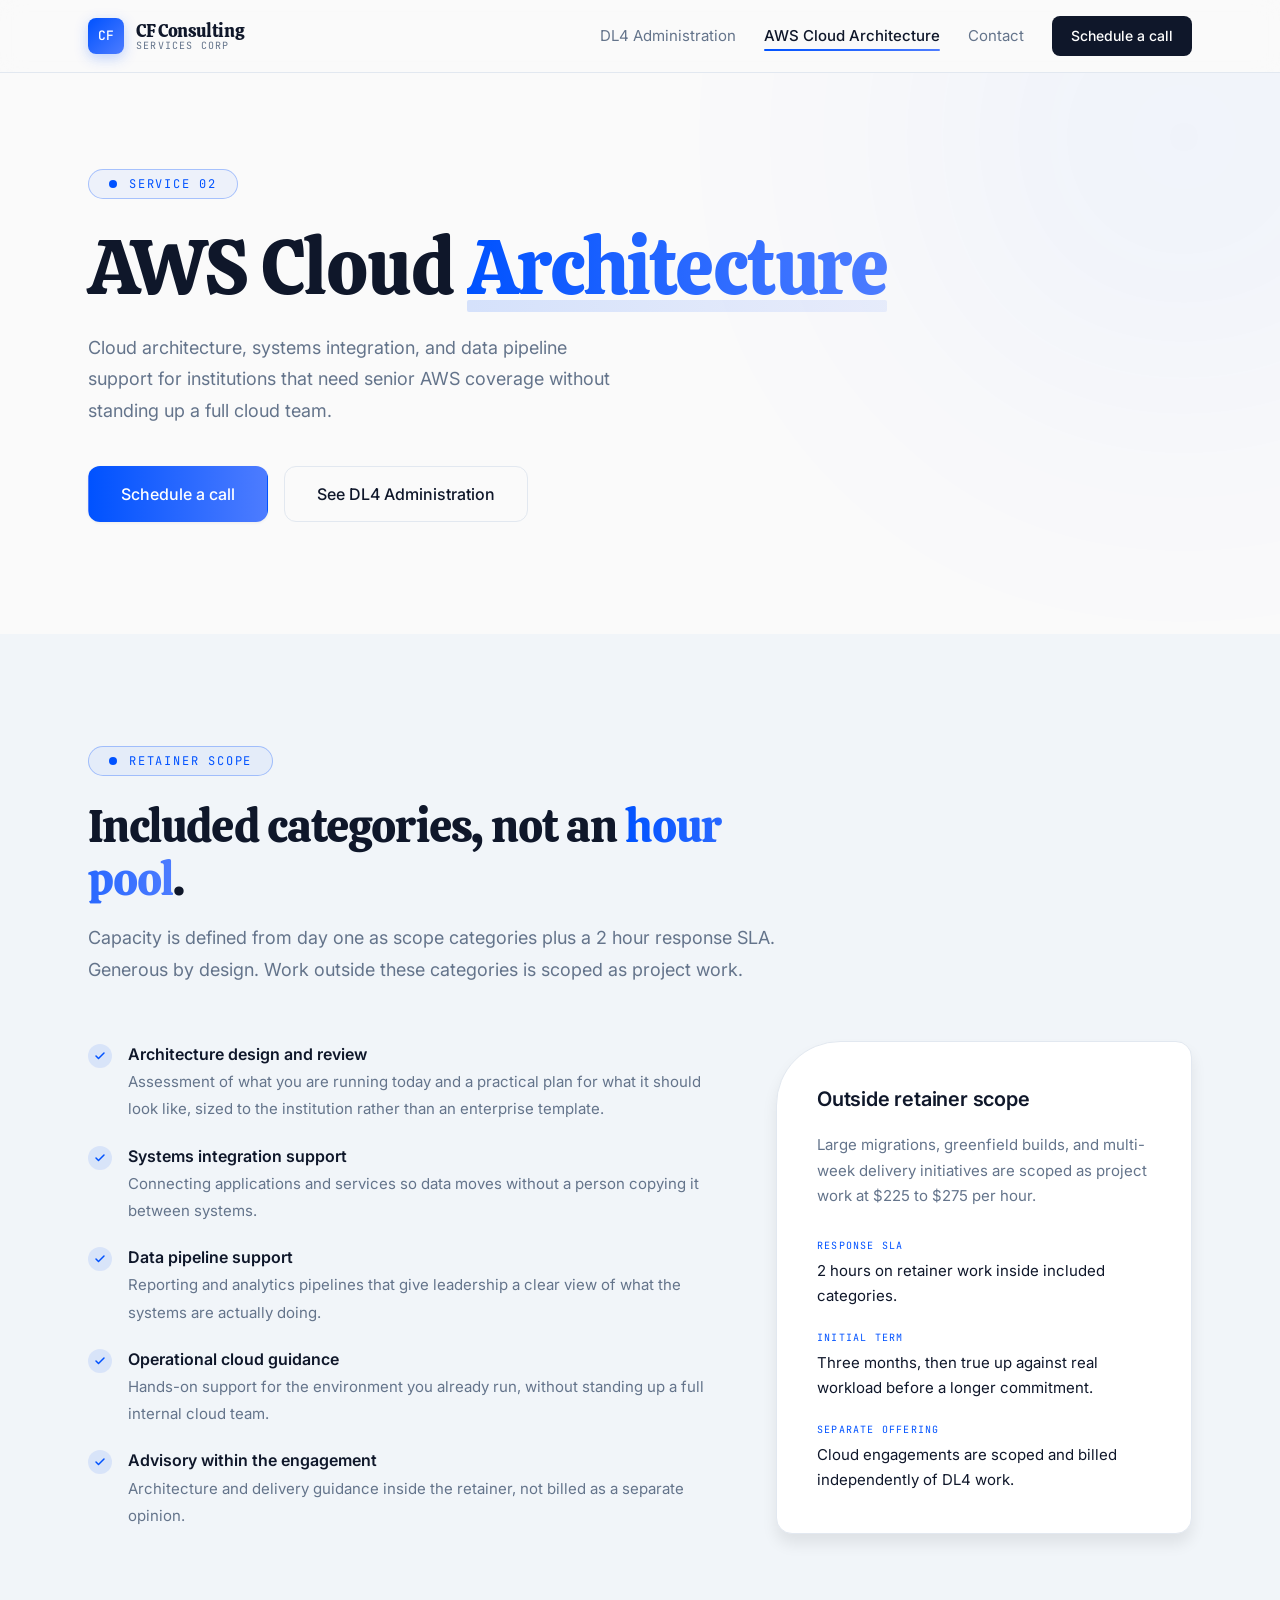
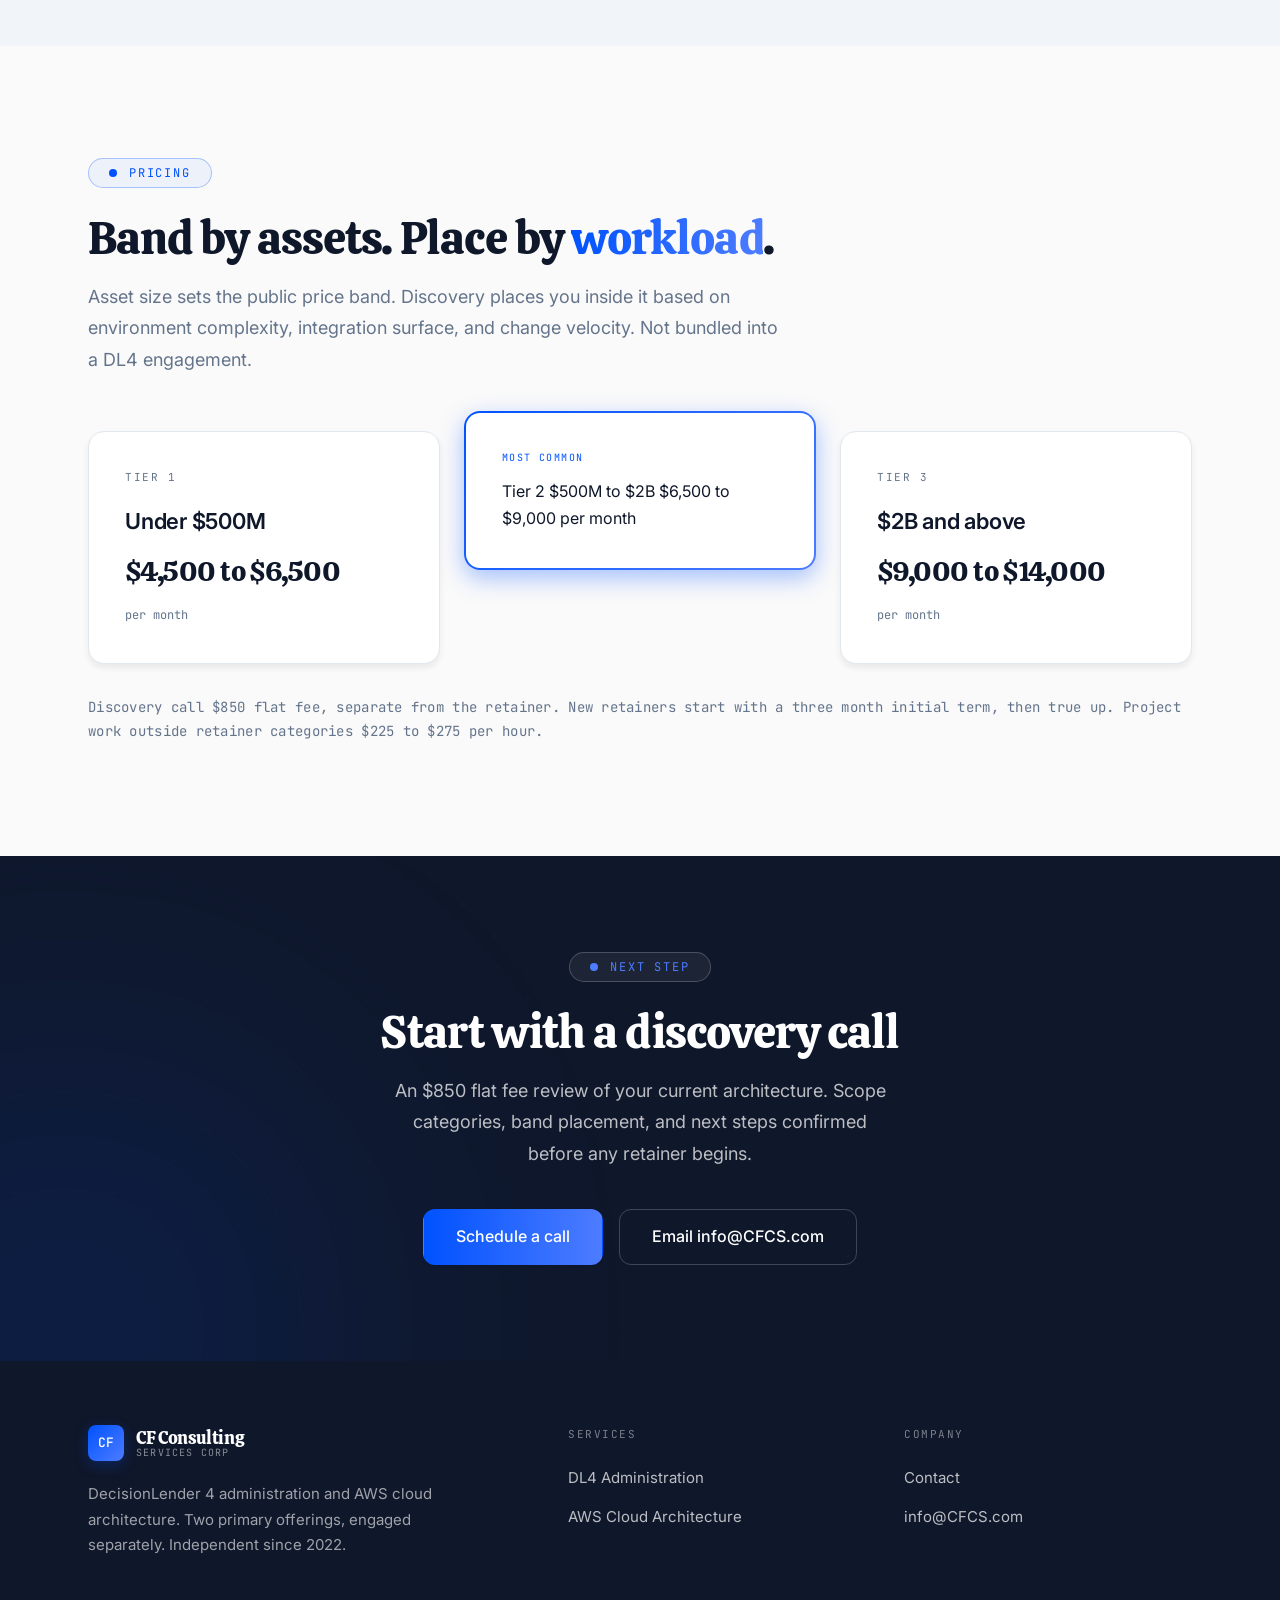
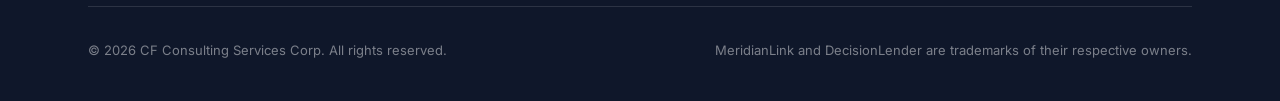
==== commit 50b7fd84: "v1" ====
--- a/aws-cloud-architecture.html
+++ b/aws-cloud-architecture.html
@@ -4,7 +4,7 @@
 <meta charset="UTF-8">
 <meta name="viewport" content="width=device-width, initial-scale=1">
 <title>AWS Cloud Architecture | CF Consulting Services Corp</title>
-<meta name="description" content="AWS cloud architecture, integration, and data pipeline support for credit union lending systems, from a MeridianLink DecisionLender 4 specialist.">
+<meta name="description" content="AWS cloud architecture, systems integration, and data pipeline support on fixed retainers and project scopes. A primary offering from CF Consulting Services Corp.">
 <link rel="preconnect" href="https://fonts.googleapis.com">
 <link rel="preconnect" href="https://fonts.gstatic.com" crossorigin>
 <link href="https://fonts.googleapis.com/css2?family=Calistoga&family=Inter:wght@400;500;600;700&family=JetBrains+Mono:wght@400;500&display=swap" rel="stylesheet">
@@ -28,7 +28,7 @@
         <li><a href="aws-cloud-architecture.html" aria-current="page">AWS Cloud Architecture</a></li>
         <li><a href="contact.html">Contact</a></li>
       </ul>
-      <a href="contact.html" class="btn btn-primary">Request a Discovery Audit</a>
+      <a href="contact.html" class="btn btn-primary btn-nav">Schedule a call</a>
     </nav>
   </div>
 </header>
@@ -41,9 +41,9 @@
       <div class="reveal" style="max-width:52rem;">
         <div class="label"><span class="dot" aria-hidden="true"></span><span>Service 02</span></div>
         <h1 class="display-hero">AWS Cloud <span class="underlined gradient-text">Architecture</span></h1>
-        <p class="lead">Infrastructure and data pipeline support for lending systems and the environment they run in, built by someone who already understands the lending side of the house.</p>
+        <p class="lead">Cloud architecture, systems integration, and data pipeline support for institutions that need senior AWS coverage without standing up a full cloud team.</p>
         <div class="hero-actions">
-          <a href="contact.html" class="btn btn-primary btn-lg">Request a Discovery Audit <span class="arrow" aria-hidden="true">&rarr;</span></a>
+          <a href="contact.html" class="btn btn-primary btn-lg">Schedule a call</a>
           <a href="dl4-administration.html" class="btn btn-outline btn-lg">See DL4 Administration</a>
         </div>
       </div>
@@ -53,36 +53,42 @@
   <section class="section section-muted">
     <div class="container">
       <div class="section-head reveal">
-        <div class="label"><span class="dot" aria-hidden="true"></span><span>What is included</span></div>
-        <h2 class="display-section">What we take off your plate</h2>
+        <div class="label"><span class="dot" aria-hidden="true"></span><span>Retainer scope</span></div>
+        <h2 class="display-section">Included categories, not an <span class="gradient-text">hour pool</span>.</h2>
+        <p class="lead">Capacity is defined from day one as scope categories plus a 2 hour response SLA. Generous by design. Work outside these categories is scoped as project work.</p>
       </div>
 
       <div class="split">
         <ul class="feature-list reveal">
           <li>
             <span class="tick" aria-hidden="true"><svg width="12" height="12" viewBox="0 0 24 24" fill="none" stroke="currentColor" stroke-width="3" stroke-linecap="round" stroke-linejoin="round"><path d="M20 6 9 17l-5-5"/></svg></span>
-            <div><strong>Cloud architecture design and review</strong><span>Assessment of what you are running today and a practical plan for what it should look like, sized to a credit union rather than an enterprise.</span></div>
+            <div><strong>Architecture design and review</strong><span>Assessment of what you are running today and a practical plan for what it should look like, sized to the institution rather than an enterprise template.</span></div>
           </li>
           <li>
             <span class="tick" aria-hidden="true"><svg width="12" height="12" viewBox="0 0 24 24" fill="none" stroke="currentColor" stroke-width="3" stroke-linecap="round" stroke-linejoin="round"><path d="M20 6 9 17l-5-5"/></svg></span>
-            <div><strong>Systems integration</strong><span>Connecting DL4 to the surrounding infrastructure so data moves without a person copying it between systems.</span></div>
+            <div><strong>Systems integration support</strong><span>Connecting applications and services so data moves without a person copying it between systems.</span></div>
           </li>
           <li>
             <span class="tick" aria-hidden="true"><svg width="12" height="12" viewBox="0 0 24 24" fill="none" stroke="currentColor" stroke-width="3" stroke-linecap="round" stroke-linejoin="round"><path d="M20 6 9 17l-5-5"/></svg></span>
-            <div><strong>Data pipeline build out and support</strong><span>Reporting and analytics pipelines that let lending leadership see what the decision engine is actually doing.</span></div>
+            <div><strong>Data pipeline support</strong><span>Reporting and analytics pipelines that give leadership a clear view of what the systems are actually doing.</span></div>
           </li>
           <li>
             <span class="tick" aria-hidden="true"><svg width="12" height="12" viewBox="0 0 24 24" fill="none" stroke="currentColor" stroke-width="3" stroke-linecap="round" stroke-linejoin="round"><path d="M20 6 9 17l-5-5"/></svg></span>
-            <div><strong>Coding and project management support</strong><span>Hands on delivery for the pieces that do not fit neatly into either the vendor's scope or your internal roadmap.</span></div>
+            <div><strong>Operational cloud guidance</strong><span>Hands-on support for the environment you already run, without standing up a full internal cloud team.</span></div>
+          </li>
+          <li>
+            <span class="tick" aria-hidden="true"><svg width="12" height="12" viewBox="0 0 24 24" fill="none" stroke="currentColor" stroke-width="3" stroke-linecap="round" stroke-linejoin="round"><path d="M20 6 9 17l-5-5"/></svg></span>
+            <div><strong>Advisory within the engagement</strong><span>Architecture and delivery guidance inside the retainer, not billed as a separate opinion.</span></div>
           </li>
         </ul>
 
         <aside class="aside-card reveal">
-          <h3>Why it is paired with DL4</h3>
-          <p>Independent LOS administrators rarely touch cloud infrastructure, and the platform vendor's consulting staff does not build AWS architecture.</p>
+          <h3>Outside retainer scope</h3>
+          <p>Large migrations, greenfield builds, and multi-week delivery initiatives are scoped as project work at $225 to $275 per hour.</p>
           <dl>
-            <div><dt>The result</dt><dd>No handoff between whoever owns the decision engine and whoever owns the infrastructure it runs on.</dd></div>
-            <div><dt>In practice</dt><dd>One scope, one invoice, and one person who can answer questions about both sides.</dd></div>
+            <div><dt>Response SLA</dt><dd>2 hours on retainer work inside included categories.</dd></div>
+            <div><dt>Initial term</dt><dd>Three months, then true up against real workload before a longer commitment.</dd></div>
+            <div><dt>Separate offering</dt><dd>Cloud engagements are scoped and billed independently of DL4 work.</dd></div>
           </dl>
         </aside>
       </div>
@@ -93,15 +99,15 @@
     <div class="container">
       <div class="section-head reveal">
         <div class="label"><span class="dot" aria-hidden="true"></span><span>Pricing</span></div>
-        <h2 class="display-section">The same fixed model as <span class="gradient-text">DL4 work</span>.</h2>
-        <p class="lead">Cloud work is scoped through the same Discovery Audit and folds into your monthly retainer or project rate.</p>
+        <h2 class="display-section">Band by assets. Place by <span class="gradient-text">workload</span>.</h2>
+        <p class="lead">Asset size sets the public price band. Discovery places you inside it based on environment complexity, integration surface, and change velocity. Not bundled into a DL4 engagement.</p>
       </div>
 
       <div class="tier-grid stagger">
         <div class="tier">
           <span class="tier-name">Tier 1</span>
           <span class="tier-size">Under $500M</span>
-          <span class="tier-price">$3,000 to $4,500</span>
+          <span class="tier-price">$4,500 to $6,500</span>
           <span class="tier-cadence">per month</span>
         </div>
         <div class="tier-featured">
@@ -109,19 +115,19 @@
             <span class="tier-flag">Most common</span>
             <span class="tier-name">Tier 2</span>
             <span class="tier-size">$500M to $2B</span>
-            <span class="tier-price">$4,500 to $7,500</span>
+            <span class="tier-price">$6,500 to $9,000</span>
             <span class="tier-cadence">per month</span>
           </div>
         </div>
         <div class="tier">
           <span class="tier-name">Tier 3</span>
           <span class="tier-size">$2B and above</span>
-          <span class="tier-price">$7,500 to $12,000</span>
+          <span class="tier-price">$9,000 to $14,000</span>
           <span class="tier-cadence">per month</span>
         </div>
       </div>
 
-      <p class="pricing-fine reveal">Discovery Audit $5,000 to $8,000, one time. Work outside retainer scope $225 to $275 per hour.</p>
+      <p class="pricing-fine reveal">Discovery call $850 flat fee, separate from the retainer. New retainers start with a three month initial term, then true up. Project work outside retainer categories $225 to $275 per hour.</p>
     </div>
   </section>
 
@@ -130,10 +136,10 @@
     <div class="container">
       <div class="reveal">
         <div class="label on-dark"><span class="dot" aria-hidden="true"></span><span>Next step</span></div>
-        <h2 class="display-section">Start with a Discovery Audit</h2>
-        <p class="lead">We review your current architecture alongside your DL4 configuration, in one engagement.</p>
+        <h2 class="display-section">Start with a discovery call</h2>
+        <p class="lead">An $850 flat fee review of your current architecture. Scope categories, band placement, and next steps confirmed before any retainer begins.</p>
         <div class="cta-actions">
-          <a href="contact.html" class="btn btn-primary btn-lg">Request a Discovery Audit <span class="arrow" aria-hidden="true">&rarr;</span></a>
+          <a href="contact.html" class="btn btn-primary btn-lg">Schedule a call</a>
           <a href="mailto:info@CFCS.com" class="btn btn-outline on-dark btn-lg">Email info@CFCS.com</a>
         </div>
       </div>
@@ -150,7 +156,7 @@
           <span class="glyph" aria-hidden="true">CF</span>
           <span class="name">CF Consulting<small>Services Corp</small></span>
         </a>
-        <p class="blurb">MeridianLink DecisionLender 4 administration and AWS cloud architecture for credit unions. Independent since 2022.</p>
+        <p class="blurb">DecisionLender 4 administration and AWS cloud architecture. Two primary offerings, engaged separately. Independent since 2022.</p>
       </div>
       <div class="footer-col">
         <h4>Services</h4>
--- a/styles.css
+++ b/styles.css
@@ -210,6 +210,26 @@
 
 .btn-lg{height:3.5rem;padding:0 2rem;font-size:1rem;}
 .btn-block{width:100%;}
+.btn-nav{
+  height:2.5rem;
+  padding:0 1.125rem;
+  font-size:0.875rem;
+  font-weight:500;
+  letter-spacing:0;
+  border-radius:var(--radius-lg);
+  background:var(--foreground);
+  color:var(--accent-foreground);
+  box-shadow:none;
+}
+.btn-nav:hover{
+  background:var(--accent);
+  color:var(--accent-foreground);
+  filter:none;
+  box-shadow:none;
+  transform:none;
+}
+.btn-nav:active{transform:none;}
+.btn-nav .arrow{display:none;}
 
 /* ============================================================
    HEADER
@@ -249,16 +269,16 @@
   text-transform:uppercase;
   color:var(--muted-foreground);
 }
-.site-nav{display:flex;align-items:center;gap:2rem;}
-.site-nav ul{display:flex;align-items:center;gap:2rem;}
-.site-nav a{
+.site-nav{display:flex;align-items:center;gap:1.75rem;}
+.site-nav ul{display:flex;align-items:center;gap:1.75rem;}
+.site-nav ul a{
   font-size:0.9375rem;color:var(--muted-foreground);
   transition:color 200ms ease-out;
   position:relative;padding:0.25rem 0;
 }
-.site-nav a:hover{color:var(--foreground);}
-.site-nav a[aria-current="page"]{color:var(--foreground);font-weight:500;}
-.site-nav a[aria-current="page"]::after{
+.site-nav ul a:hover{color:var(--foreground);}
+.site-nav ul a[aria-current="page"]{color:var(--foreground);font-weight:500;}
+.site-nav ul a[aria-current="page"]::after{
   content:"";position:absolute;left:0;bottom:-0.125rem;
   height:2px;width:100%;border-radius:2px;background:var(--gradient);
 }
@@ -525,12 +545,13 @@
 /* ============================================================
    PROCESS TIMELINE
    ============================================================ */
-.timeline{display:grid;grid-template-columns:repeat(3,1fr);gap:1.5rem;position:relative;}
+.timeline{display:grid;grid-template-columns:repeat(3,1fr);gap:1.5rem;position:relative;list-style:none;margin:0;padding:0;}
 .timeline::before{
   content:"";position:absolute;top:3.25rem;left:12%;right:12%;
   height:1px;background:linear-gradient(to right, rgba(255,255,255,0.05), rgba(255,255,255,0.20), rgba(255,255,255,0.05));
 }
 .stage{position:relative;padding-top:0;}
+.stage::marker{content:"";}
 .stage .stage-no{
   width:3.5rem;height:3.5rem;
   border-radius:var(--radius-full);
@@ -634,7 +655,7 @@
 /* ============================================================
    STATS BAND (inverted)
    ============================================================ */
-.stat-grid{display:grid;grid-template-columns:repeat(4,1fr);gap:0;}
+.stat-grid{display:grid;grid-template-columns:repeat(3,1fr);gap:0;}
 .stat{padding:0 2rem;border-left:1px solid rgba(255,255,255,0.12);}
 .stat:first-child{padding-left:0;border-left:none;}
 .stat b{
@@ -790,8 +811,8 @@
   }
   .site-nav.open{display:flex;}
   .site-nav ul{flex-direction:column;align-items:stretch;gap:0.25rem;}
-  .site-nav a{padding:0.75rem 0;font-size:1rem;}
-  .site-nav .btn{width:100%;}
+  .site-nav ul a{padding:0.75rem 0;font-size:1rem;}
+  .site-nav .btn-nav{width:100%;height:3rem;}
   .nav-toggle{display:inline-flex;}
   .site-header .inner{position:relative;}
 
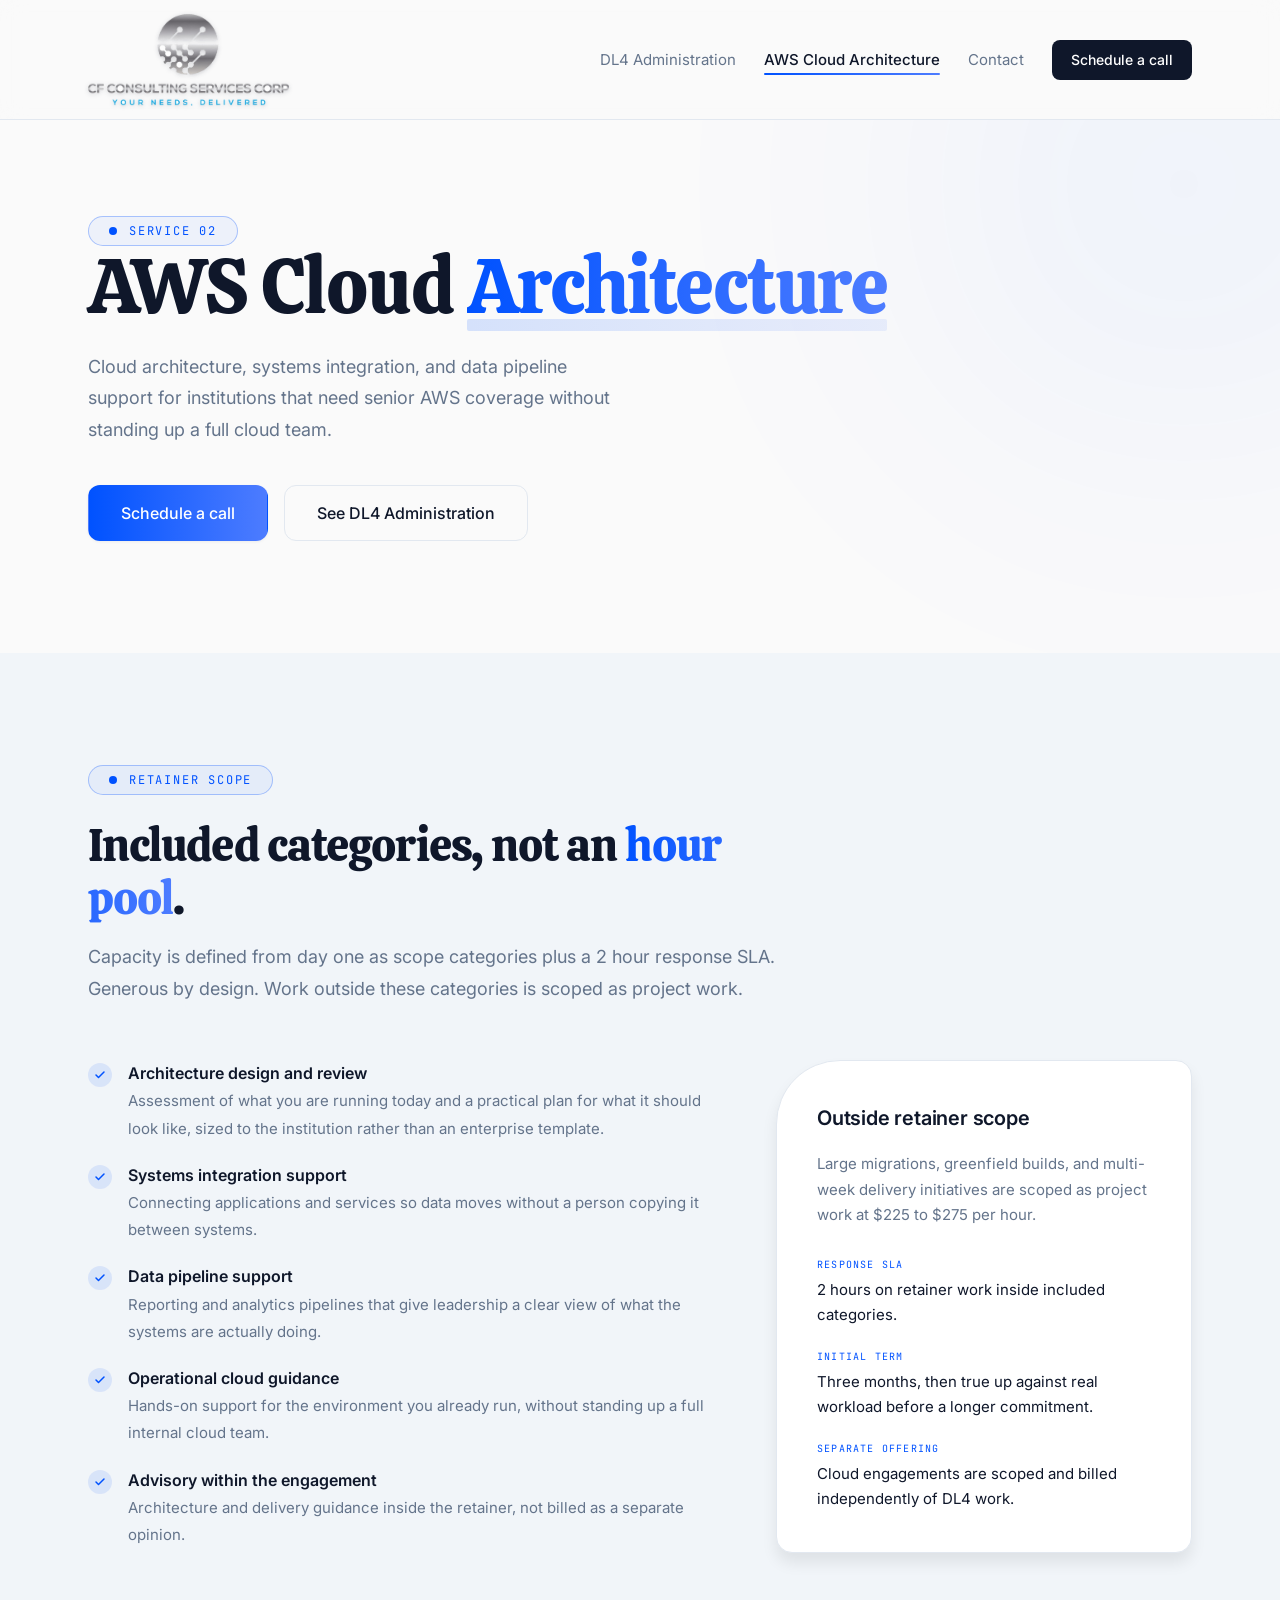
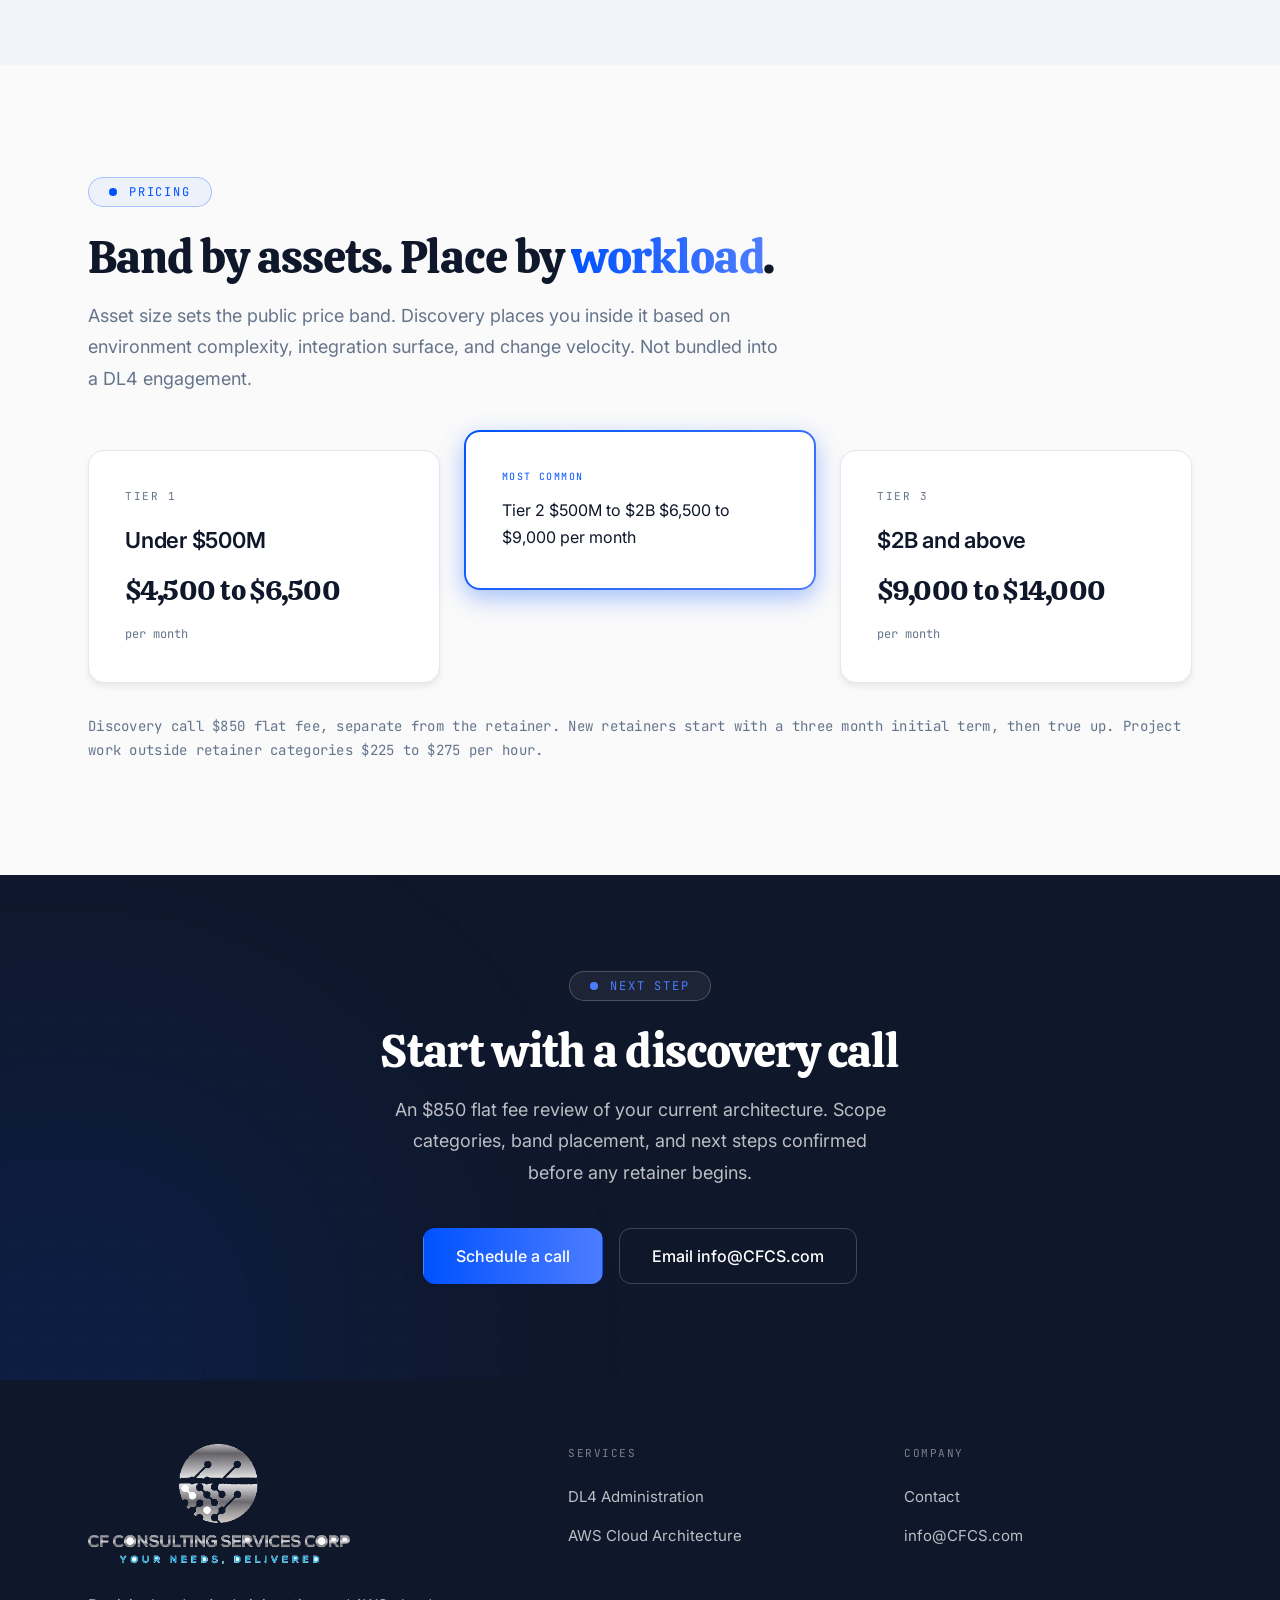
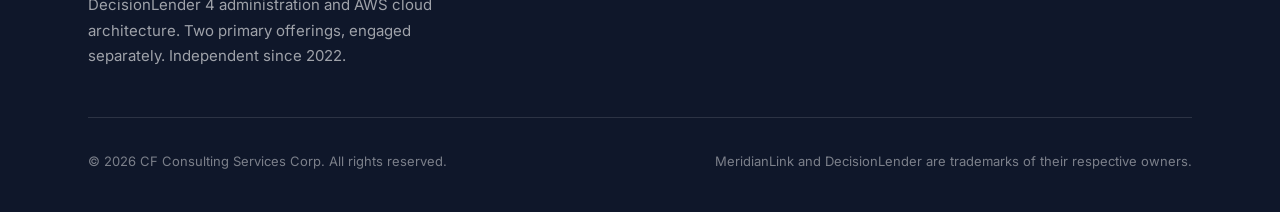
==== commit 2bd64c18: "v1.1" ====
--- a/aws-cloud-architecture.html
+++ b/aws-cloud-architecture.html
@@ -16,8 +16,7 @@
 <header class="site-header">
   <div class="inner">
     <a class="brand" href="index.html">
-      <span class="glyph" aria-hidden="true">CF</span>
-      <span class="name">CF Consulting<small>Services Corp</small></span>
+      <img class="brand-logo" src="assets/cfcs-logo.png?v=5" alt="CF Consulting Services Corp" width="230" height="94">
     </a>
     <button class="nav-toggle" aria-label="Open menu" aria-expanded="false" aria-controls="site-nav">
       <svg width="20" height="20" viewBox="0 0 24 24" fill="none" stroke="currentColor" stroke-width="2" aria-hidden="true"><path d="M3 6h18M3 12h18M3 18h18"/></svg>
@@ -153,9 +152,8 @@
     <div class="footer-top">
       <div>
         <a class="brand" href="index.html">
-          <span class="glyph" aria-hidden="true">CF</span>
-          <span class="name">CF Consulting<small>Services Corp</small></span>
-        </a>
+      <img class="brand-logo" src="assets/cfcs-logo.png?v=5" alt="CF Consulting Services Corp" width="230" height="94">
+    </a>
         <p class="blurb">DecisionLender 4 administration and AWS cloud architecture. Two primary offerings, engaged separately. Independent since 2022.</p>
       </div>
       <div class="footer-col">
--- a/styles.css
+++ b/styles.css
@@ -242,32 +242,23 @@
 }
 .site-header .inner{
   max-width:var(--maxw);margin:0 auto;
-  padding:1rem var(--gutter);
+  padding:0.85rem var(--gutter);
   display:flex;align-items:center;justify-content:space-between;gap:2rem;
 }
-.brand{display:flex;align-items:center;gap:0.75rem;}
-.brand .glyph{
-  width:2.25rem;height:2.25rem;flex-shrink:0;
-  border-radius:var(--radius-lg);
-  background:var(--gradient-diagonal);
-  box-shadow:var(--shadow-accent);
-  display:flex;align-items:center;justify-content:center;
-  font-family:var(--font-mono);font-size:0.8125rem;font-weight:500;
-  color:var(--accent-foreground);letter-spacing:-0.02em;
-}
-.brand .name{
-  font-family:var(--font-display);
-  font-size:1.125rem;
-  letter-spacing:-0.02em;
-  line-height:1.1;
-}
-.brand .name small{
+.brand{
+  display:inline-flex;align-items:center;
+  flex-shrink:0;
+  line-height:0;
+}
+.brand-logo{
   display:block;
-  font-family:var(--font-mono);
-  font-size:0.625rem;
-  letter-spacing:0.12em;
-  text-transform:uppercase;
-  color:var(--muted-foreground);
+  height:5.75rem;
+  width:auto;
+  filter:drop-shadow(0 1px 2px rgba(15,23,42,0.18));
+}
+.site-footer .brand-logo{
+  height:7.5rem;
+  filter:none;
 }
 .site-nav{display:flex;align-items:center;gap:1.75rem;}
 .site-nav ul{display:flex;align-items:center;gap:1.75rem;}
@@ -349,7 +340,7 @@
   gap:4rem;
   align-items:center;
 }
-.hero h1{margin:1.75rem 0 1.5rem;}
+.hero h1{margin:0 0 1.5rem;}
 .hero .lead{max-width:34rem;margin-bottom:2.5rem;}
 .hero-actions{display:flex;gap:1rem;flex-wrap:wrap;}
 .hero-proof{
@@ -741,8 +732,6 @@
   padding-bottom:3rem;
   border-bottom:1px solid rgba(255,255,255,0.12);
 }
-.site-footer .brand .name{color:var(--accent-foreground);}
-.site-footer .brand .name small{color:rgba(255,255,255,0.5);}
 .site-footer .blurb{
   margin-top:1.25rem;max-width:22rem;
   font-size:0.9375rem;color:rgba(255,255,255,0.6);
@@ -800,6 +789,7 @@
 }
 
 @media (max-width:860px){
+  .brand-logo{height:4.25rem;}
   .site-nav{
     display:none;
     position:absolute;top:100%;left:0;right:0;
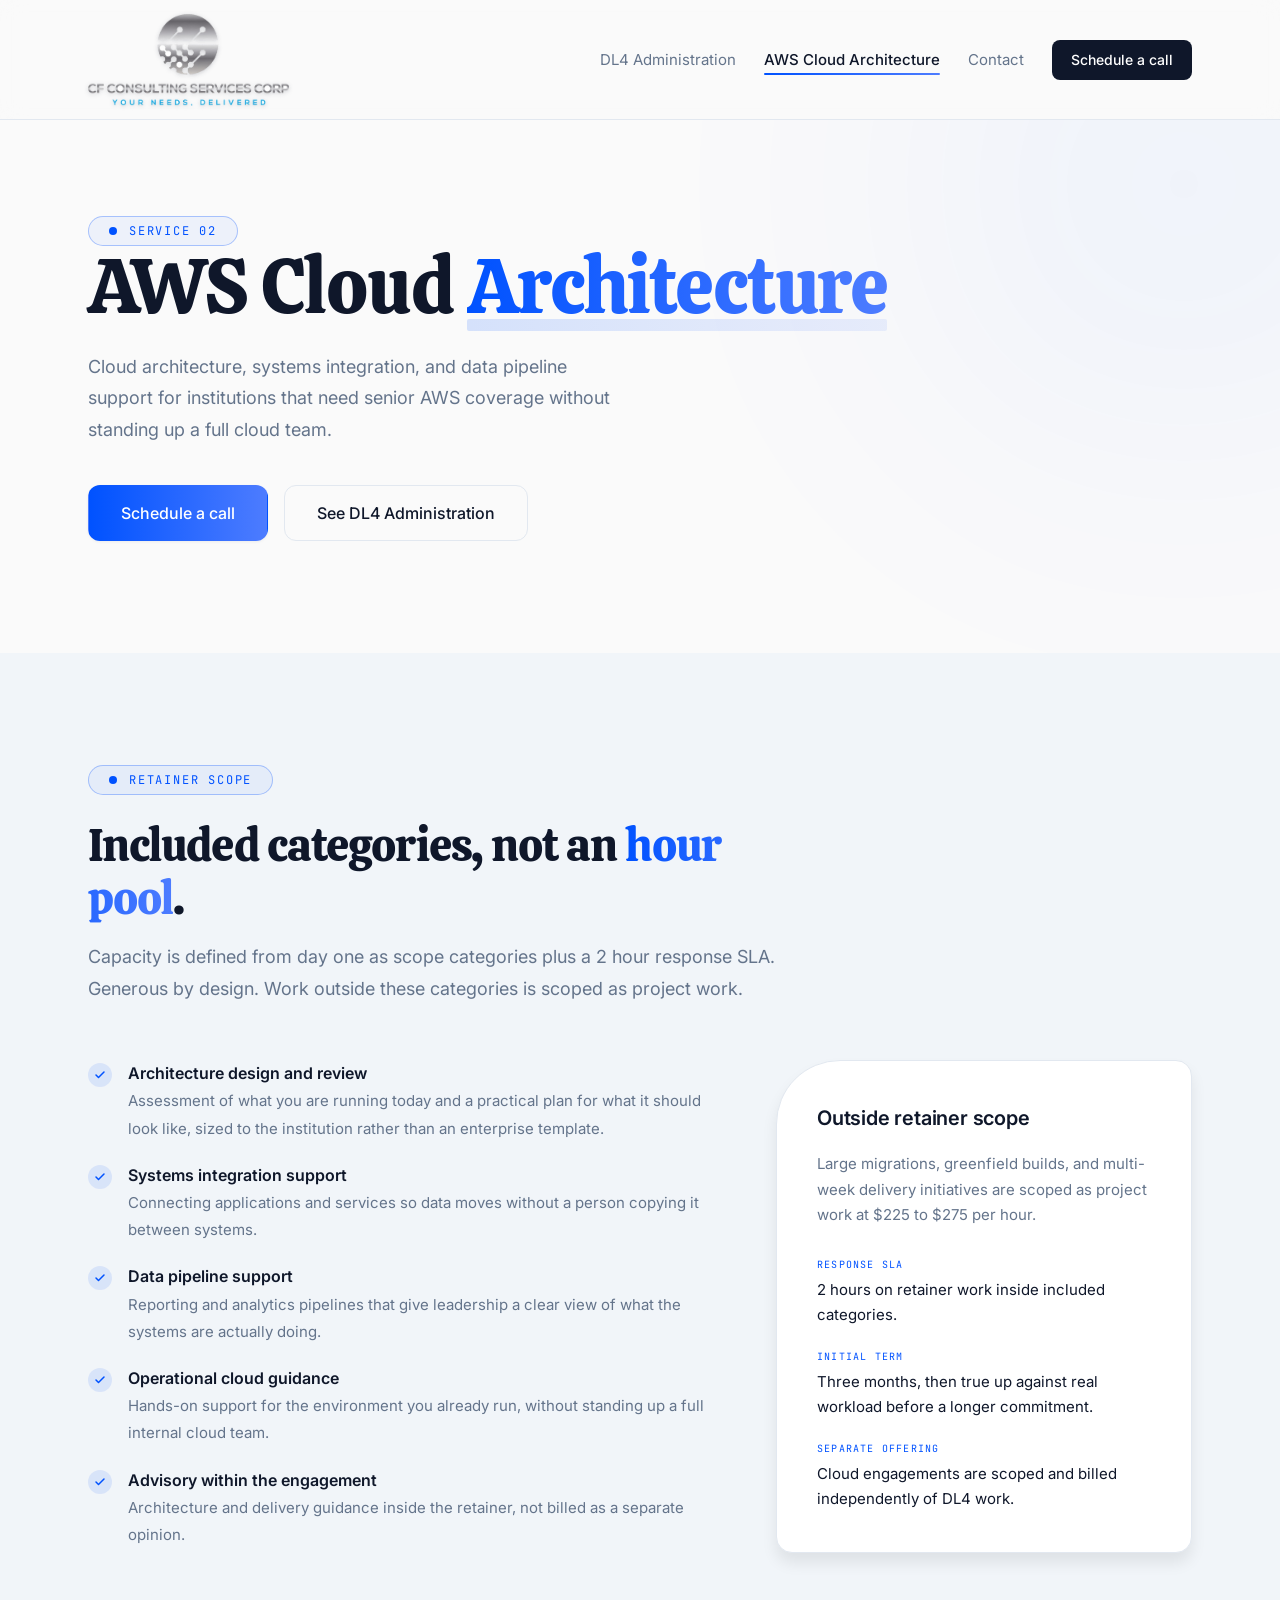
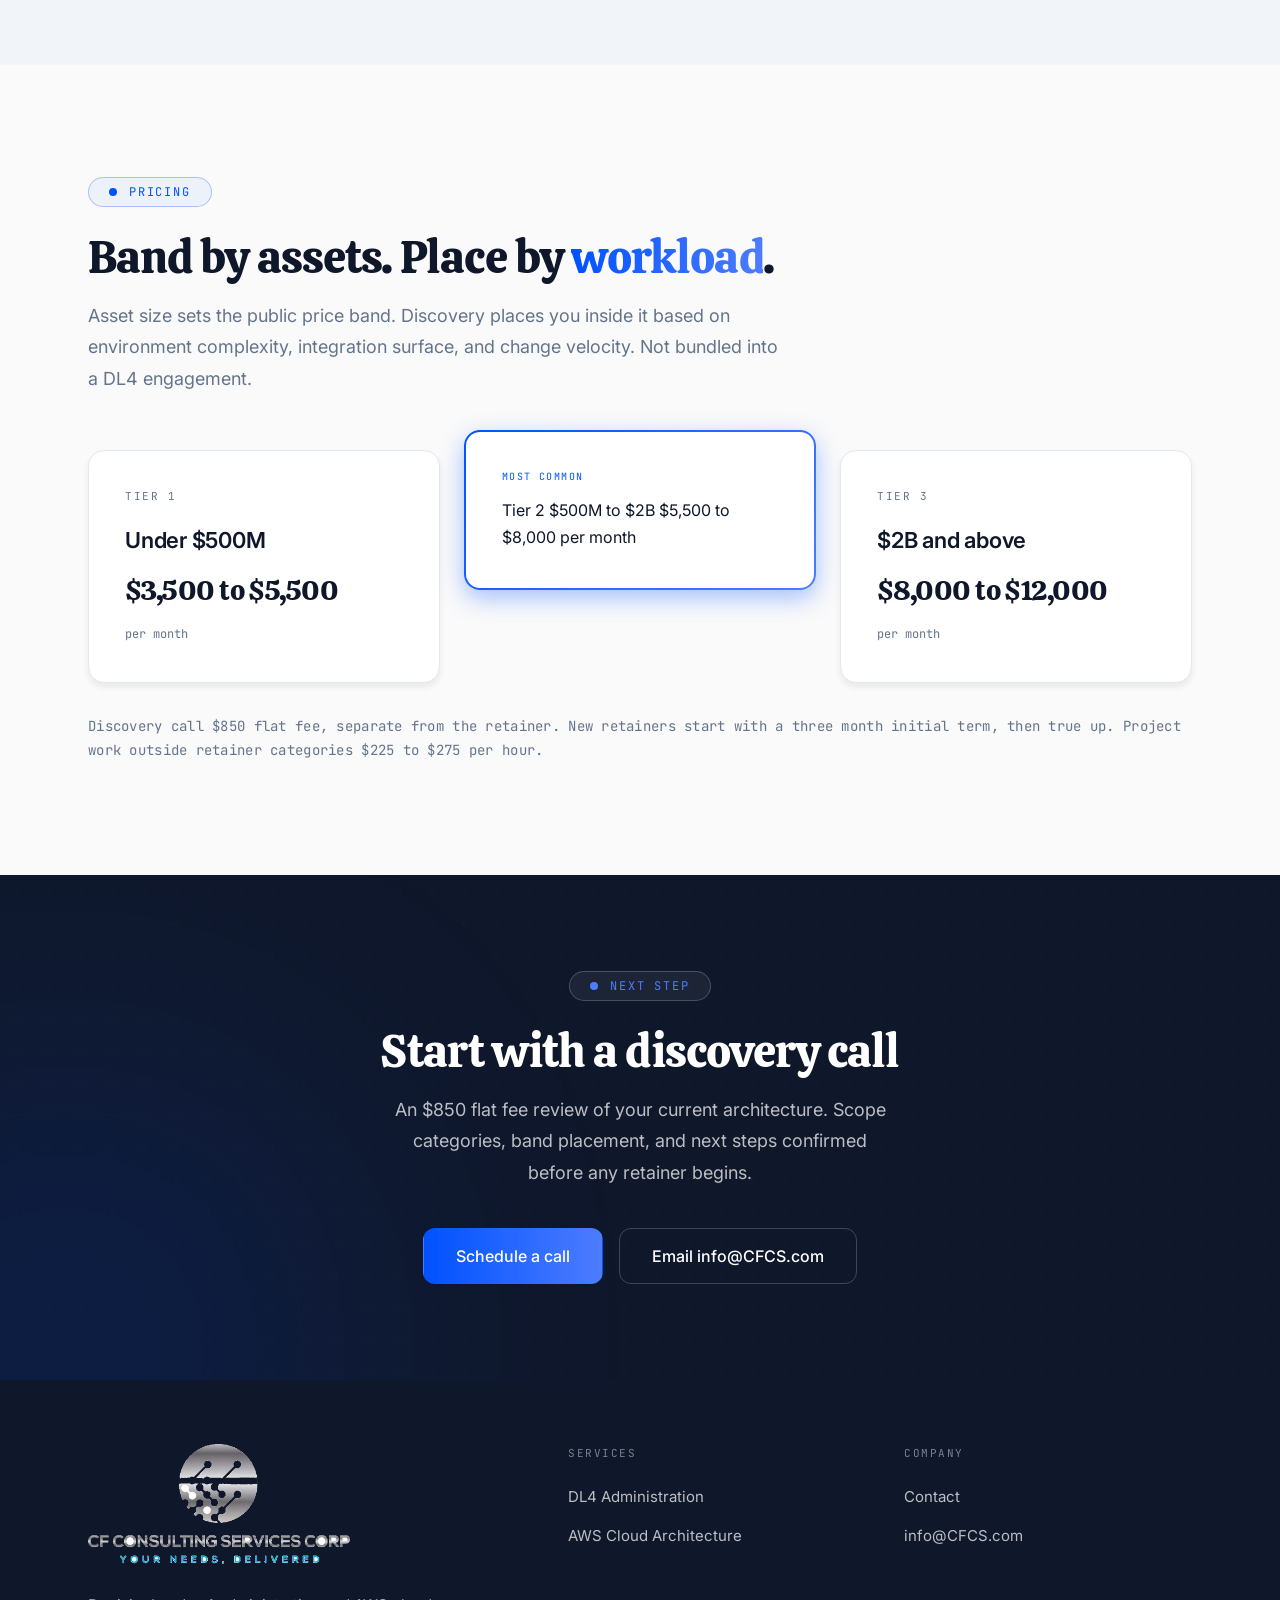
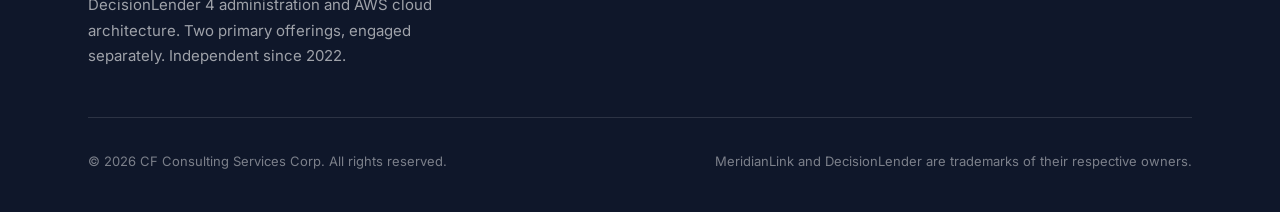
==== commit b92b0a81: "v1.2" ====
--- a/aws-cloud-architecture.html
+++ b/aws-cloud-architecture.html
@@ -106,7 +106,7 @@
         <div class="tier">
           <span class="tier-name">Tier 1</span>
           <span class="tier-size">Under $500M</span>
-          <span class="tier-price">$4,500 to $6,500</span>
+          <span class="tier-price">$3,500 to $5,500</span>
           <span class="tier-cadence">per month</span>
         </div>
         <div class="tier-featured">
@@ -114,14 +114,14 @@
             <span class="tier-flag">Most common</span>
             <span class="tier-name">Tier 2</span>
             <span class="tier-size">$500M to $2B</span>
-            <span class="tier-price">$6,500 to $9,000</span>
+            <span class="tier-price">$5,500 to $8,000</span>
             <span class="tier-cadence">per month</span>
           </div>
         </div>
         <div class="tier">
           <span class="tier-name">Tier 3</span>
           <span class="tier-size">$2B and above</span>
-          <span class="tier-price">$9,000 to $14,000</span>
+          <span class="tier-price">$8,000 to $12,000</span>
           <span class="tier-cadence">per month</span>
         </div>
       </div>
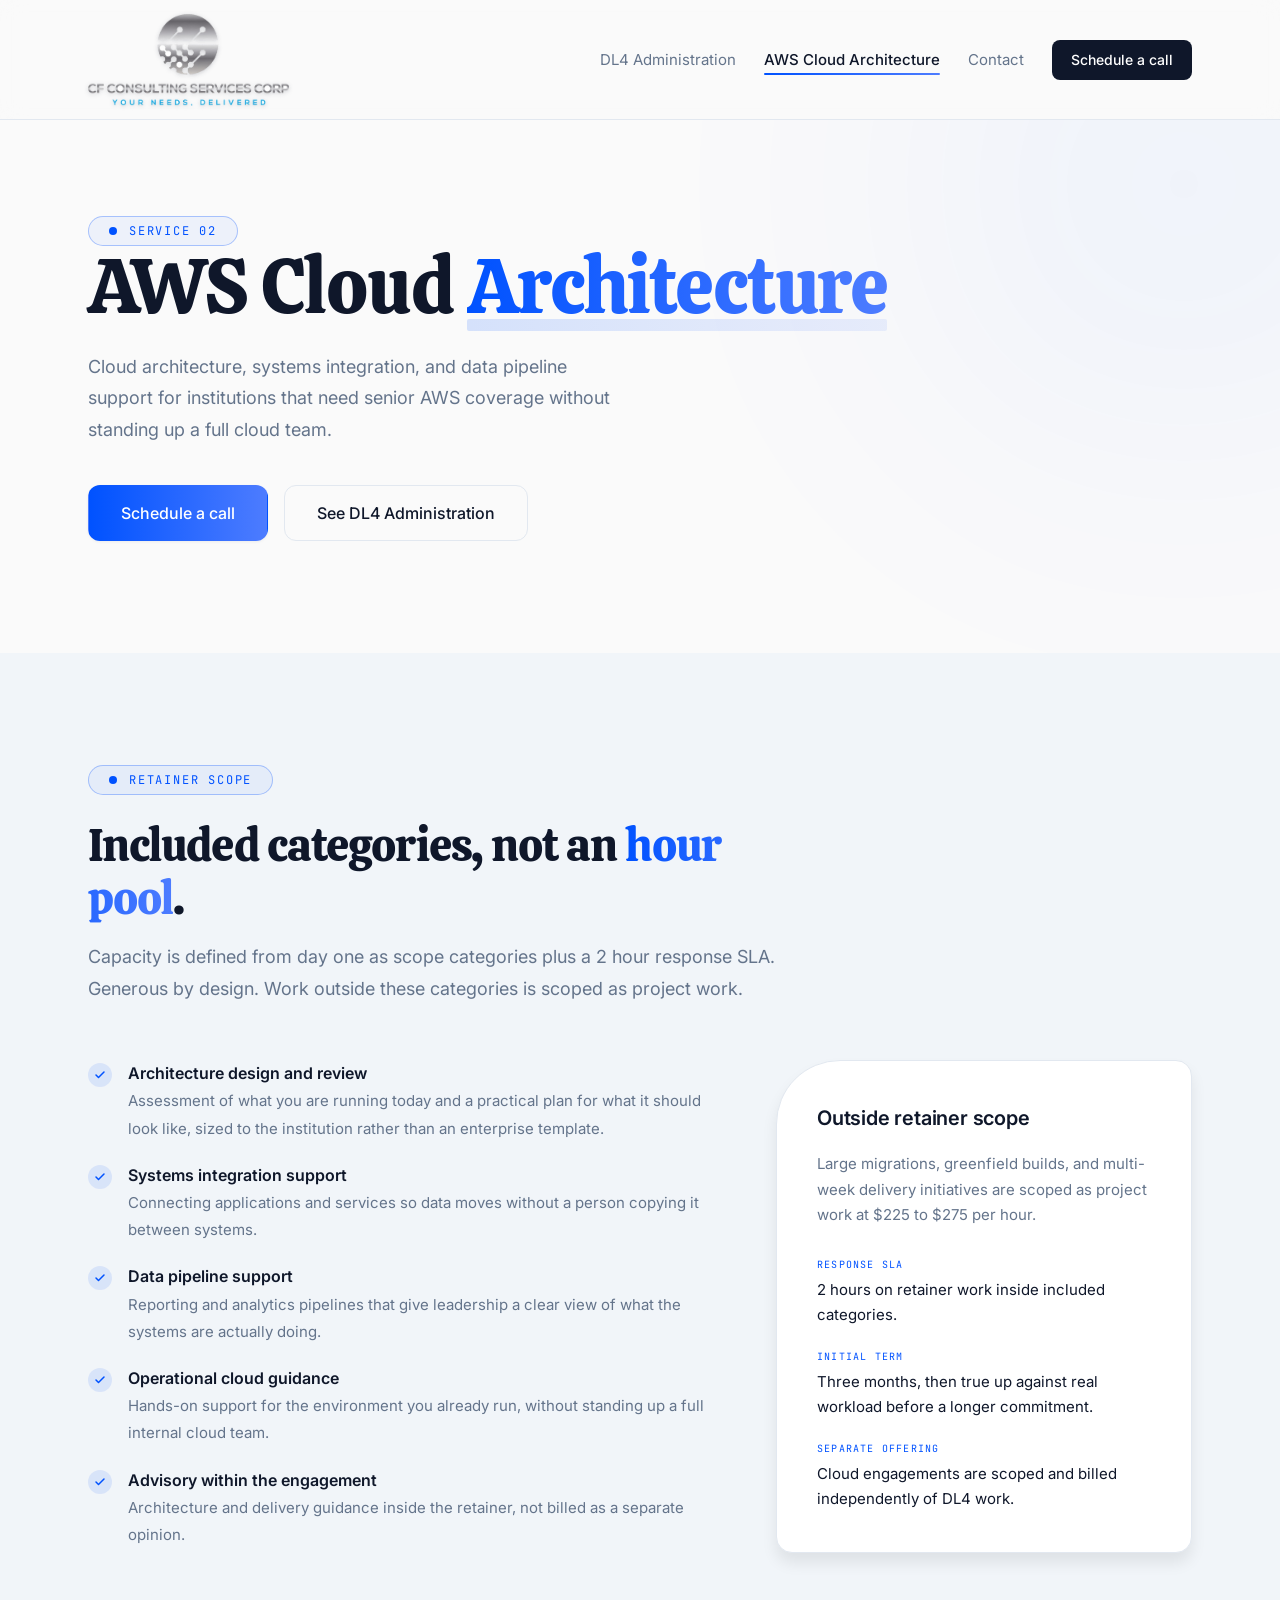
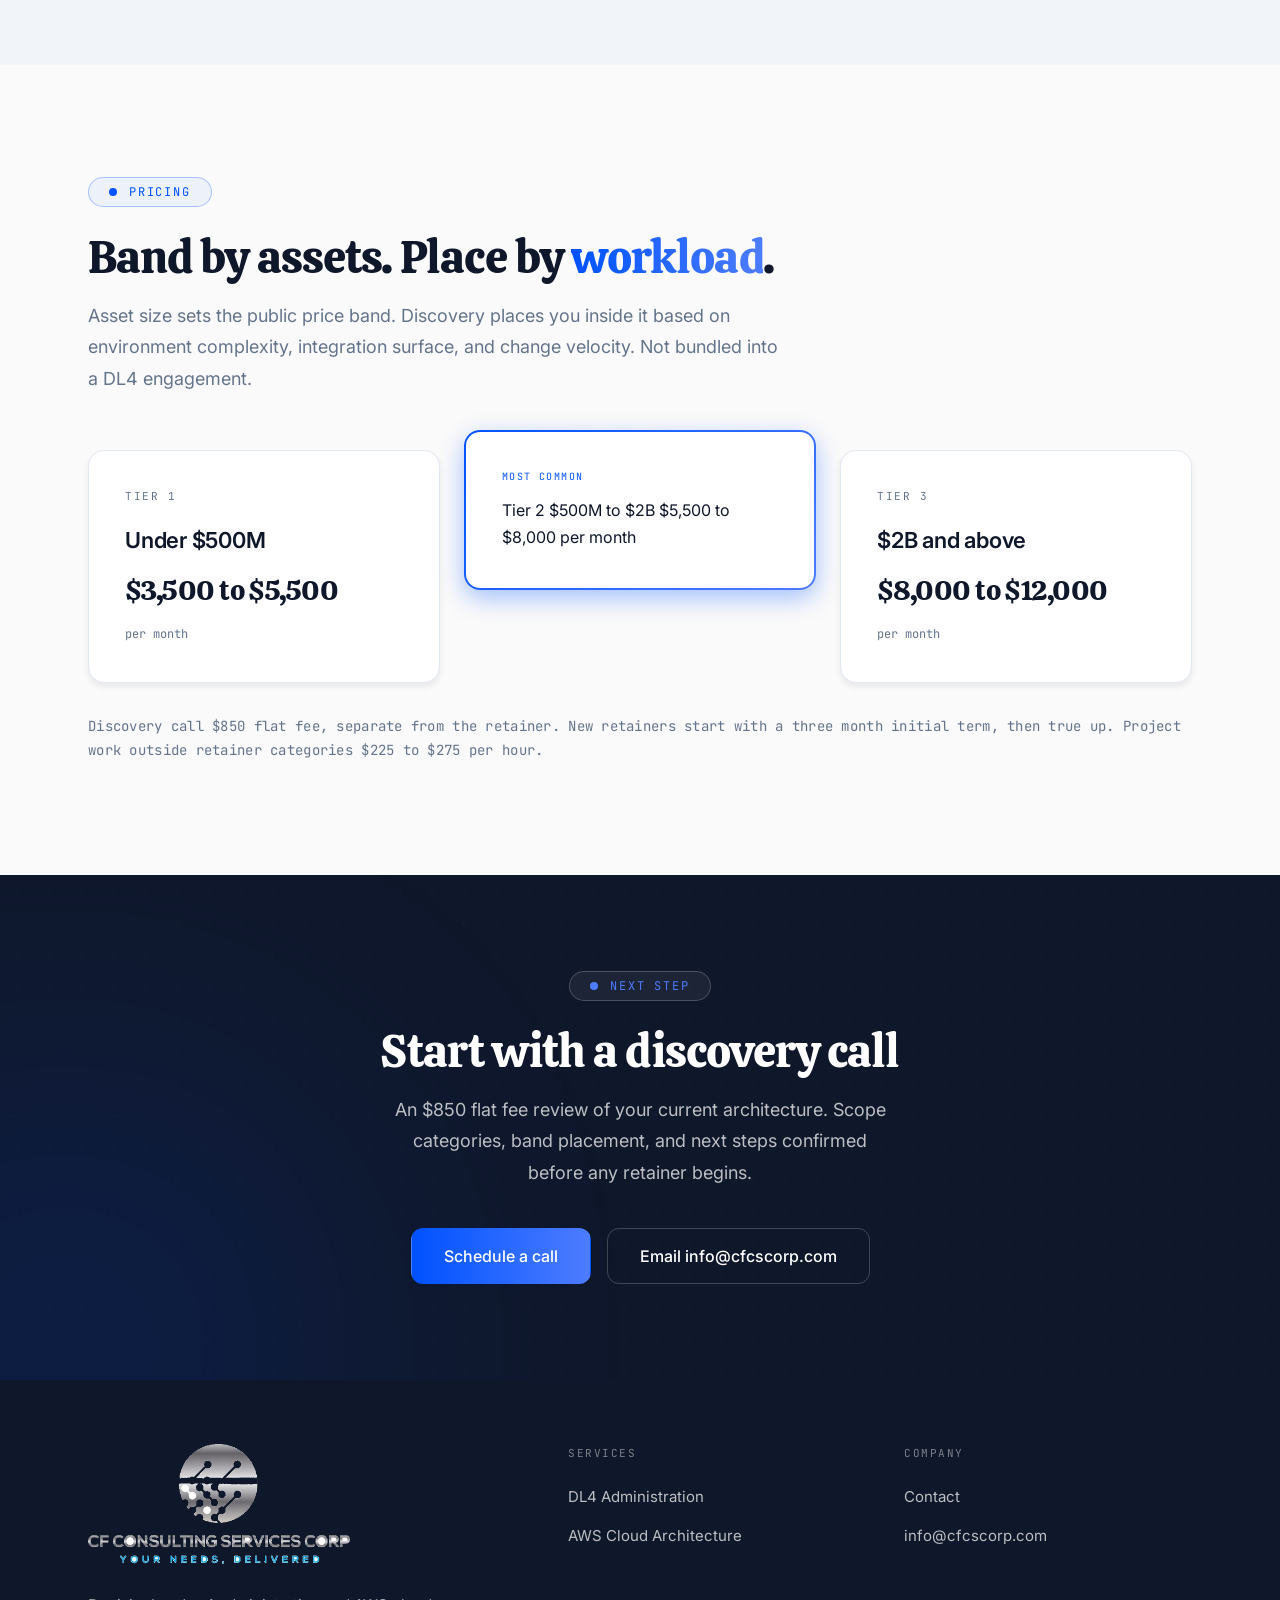
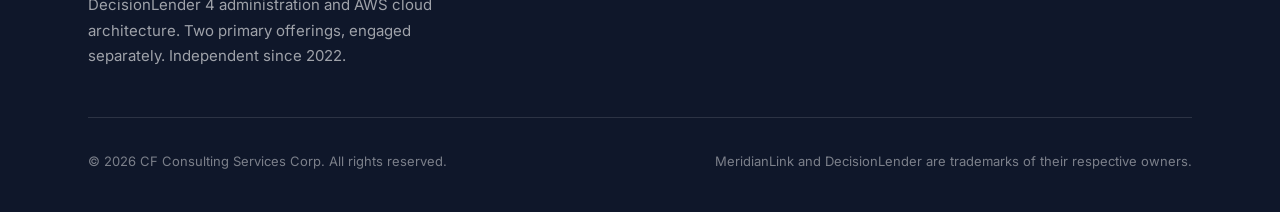
==== commit 18bcbc1d: "v1.3" ====
--- a/aws-cloud-architecture.html
+++ b/aws-cloud-architecture.html
@@ -139,7 +139,7 @@
         <p class="lead">An $850 flat fee review of your current architecture. Scope categories, band placement, and next steps confirmed before any retainer begins.</p>
         <div class="cta-actions">
           <a href="contact.html" class="btn btn-primary btn-lg">Schedule a call</a>
-          <a href="mailto:info@CFCS.com" class="btn btn-outline on-dark btn-lg">Email info@CFCS.com</a>
+          <a href="mailto:info@cfcscorp.com" class="btn btn-outline on-dark btn-lg">Email info@cfcscorp.com</a>
         </div>
       </div>
     </div>
@@ -167,7 +167,7 @@
         <h4>Company</h4>
         <ul>
           <li><a href="contact.html">Contact</a></li>
-          <li><a href="mailto:info@CFCS.com">info@CFCS.com</a></li>
+          <li><a href="mailto:info@cfcscorp.com">info@cfcscorp.com</a></li>
         </ul>
       </div>
     </div>
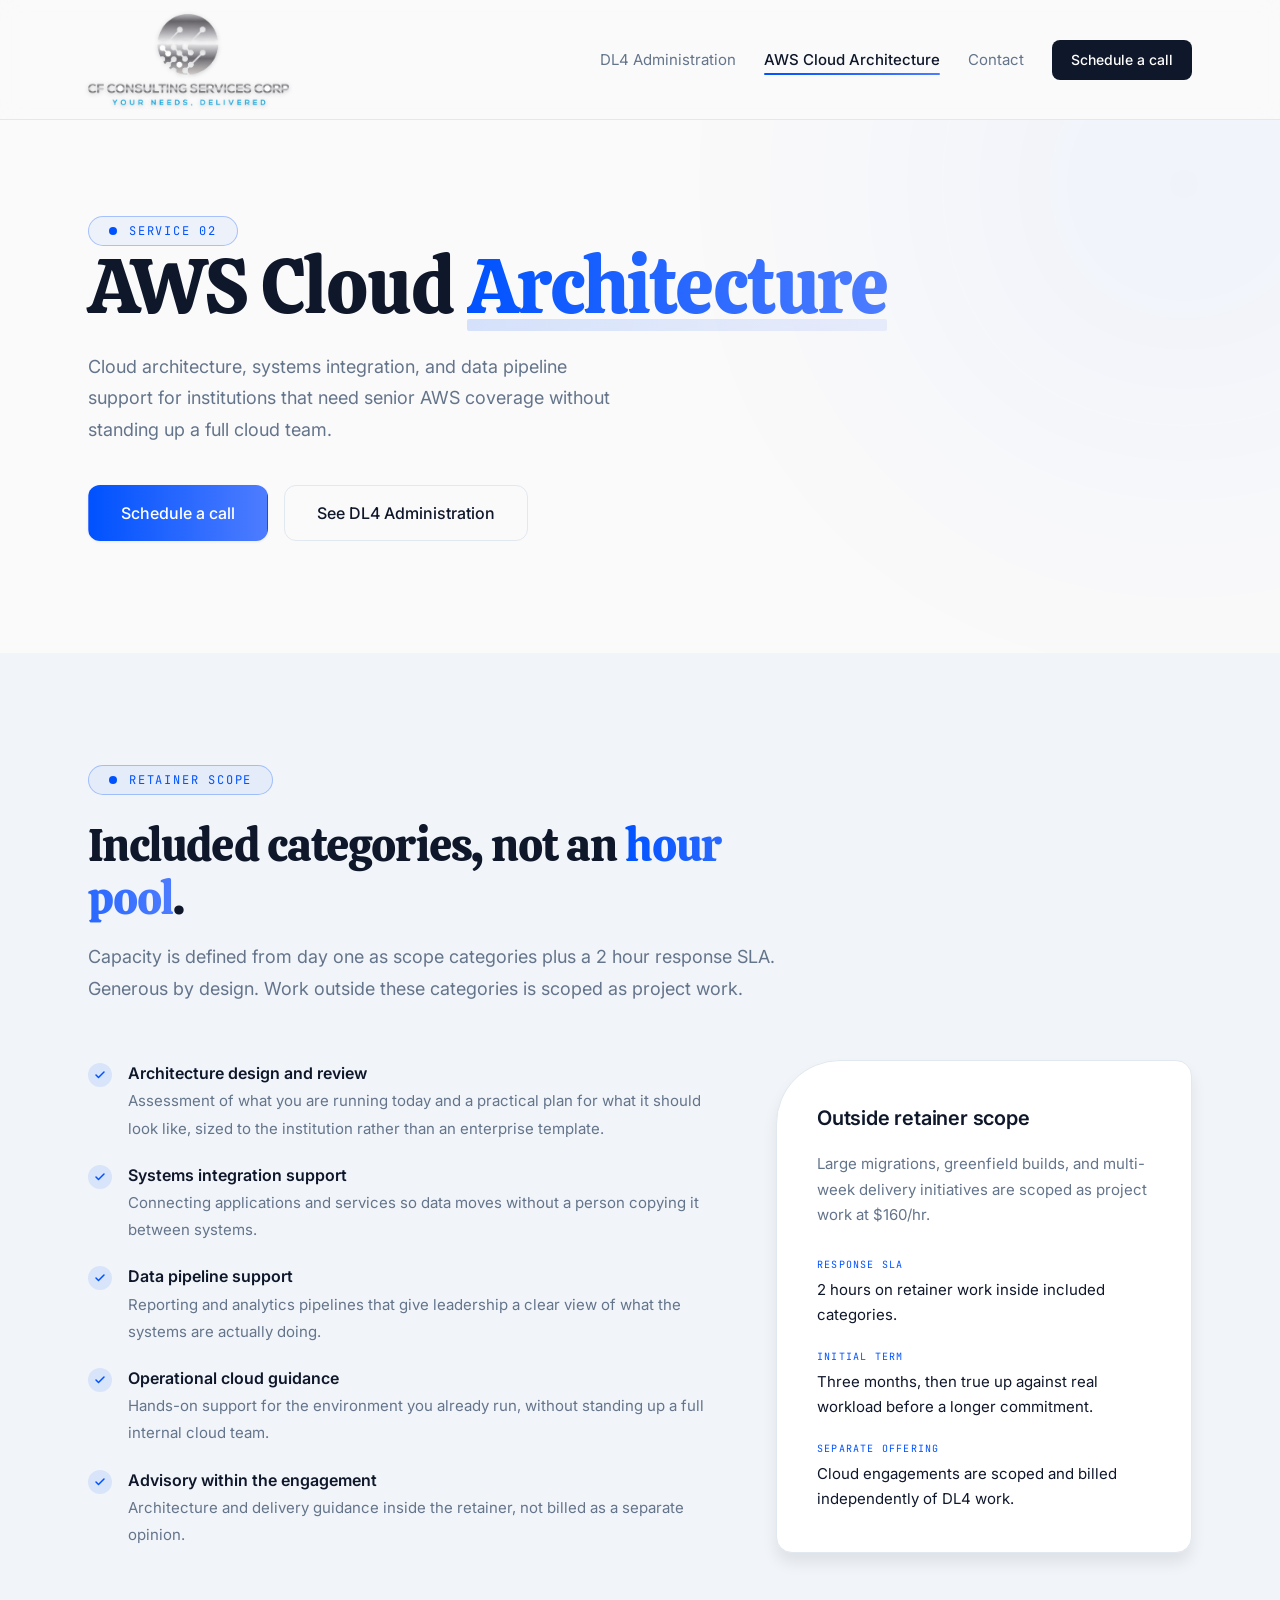
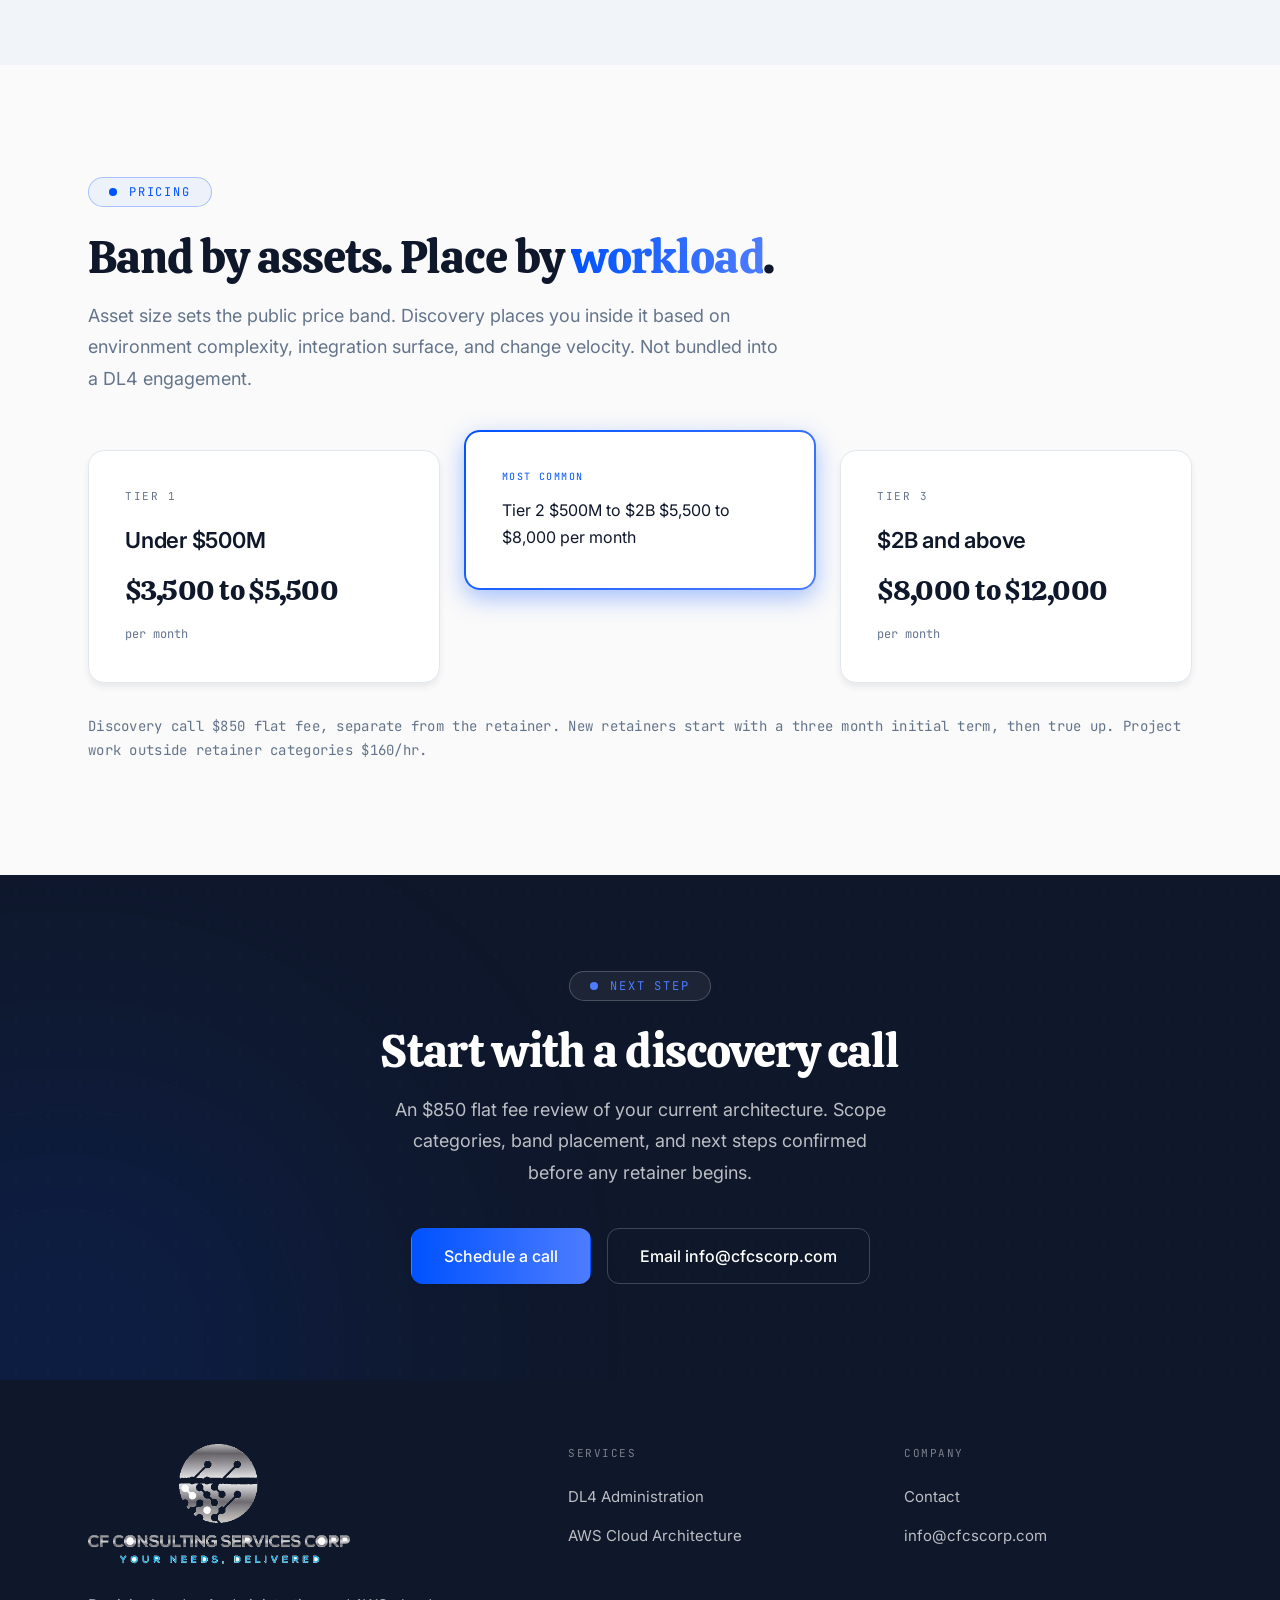
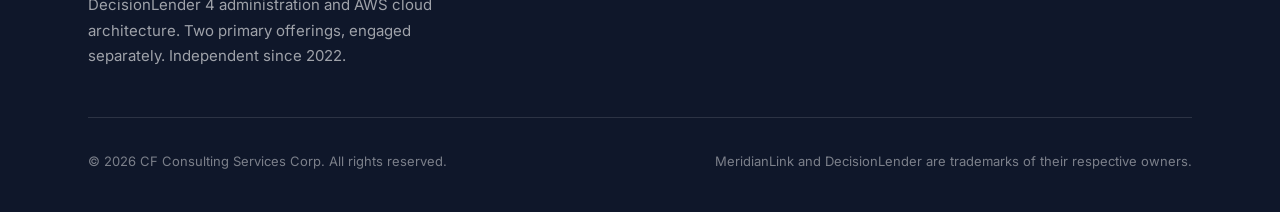
==== commit e4fb6cb3: "v1.4" ====
--- a/aws-cloud-architecture.html
+++ b/aws-cloud-architecture.html
@@ -83,7 +83,7 @@
 
         <aside class="aside-card reveal">
           <h3>Outside retainer scope</h3>
-          <p>Large migrations, greenfield builds, and multi-week delivery initiatives are scoped as project work at $225 to $275 per hour.</p>
+          <p>Large migrations, greenfield builds, and multi-week delivery initiatives are scoped as project work at $160/hr.</p>
           <dl>
             <div><dt>Response SLA</dt><dd>2 hours on retainer work inside included categories.</dd></div>
             <div><dt>Initial term</dt><dd>Three months, then true up against real workload before a longer commitment.</dd></div>
@@ -126,7 +126,7 @@
         </div>
       </div>
 
-      <p class="pricing-fine reveal">Discovery call $850 flat fee, separate from the retainer. New retainers start with a three month initial term, then true up. Project work outside retainer categories $225 to $275 per hour.</p>
+      <p class="pricing-fine reveal">Discovery call $850 flat fee, separate from the retainer. New retainers start with a three month initial term, then true up. Project work outside retainer categories $160/hr.</p>
     </div>
   </section>
 
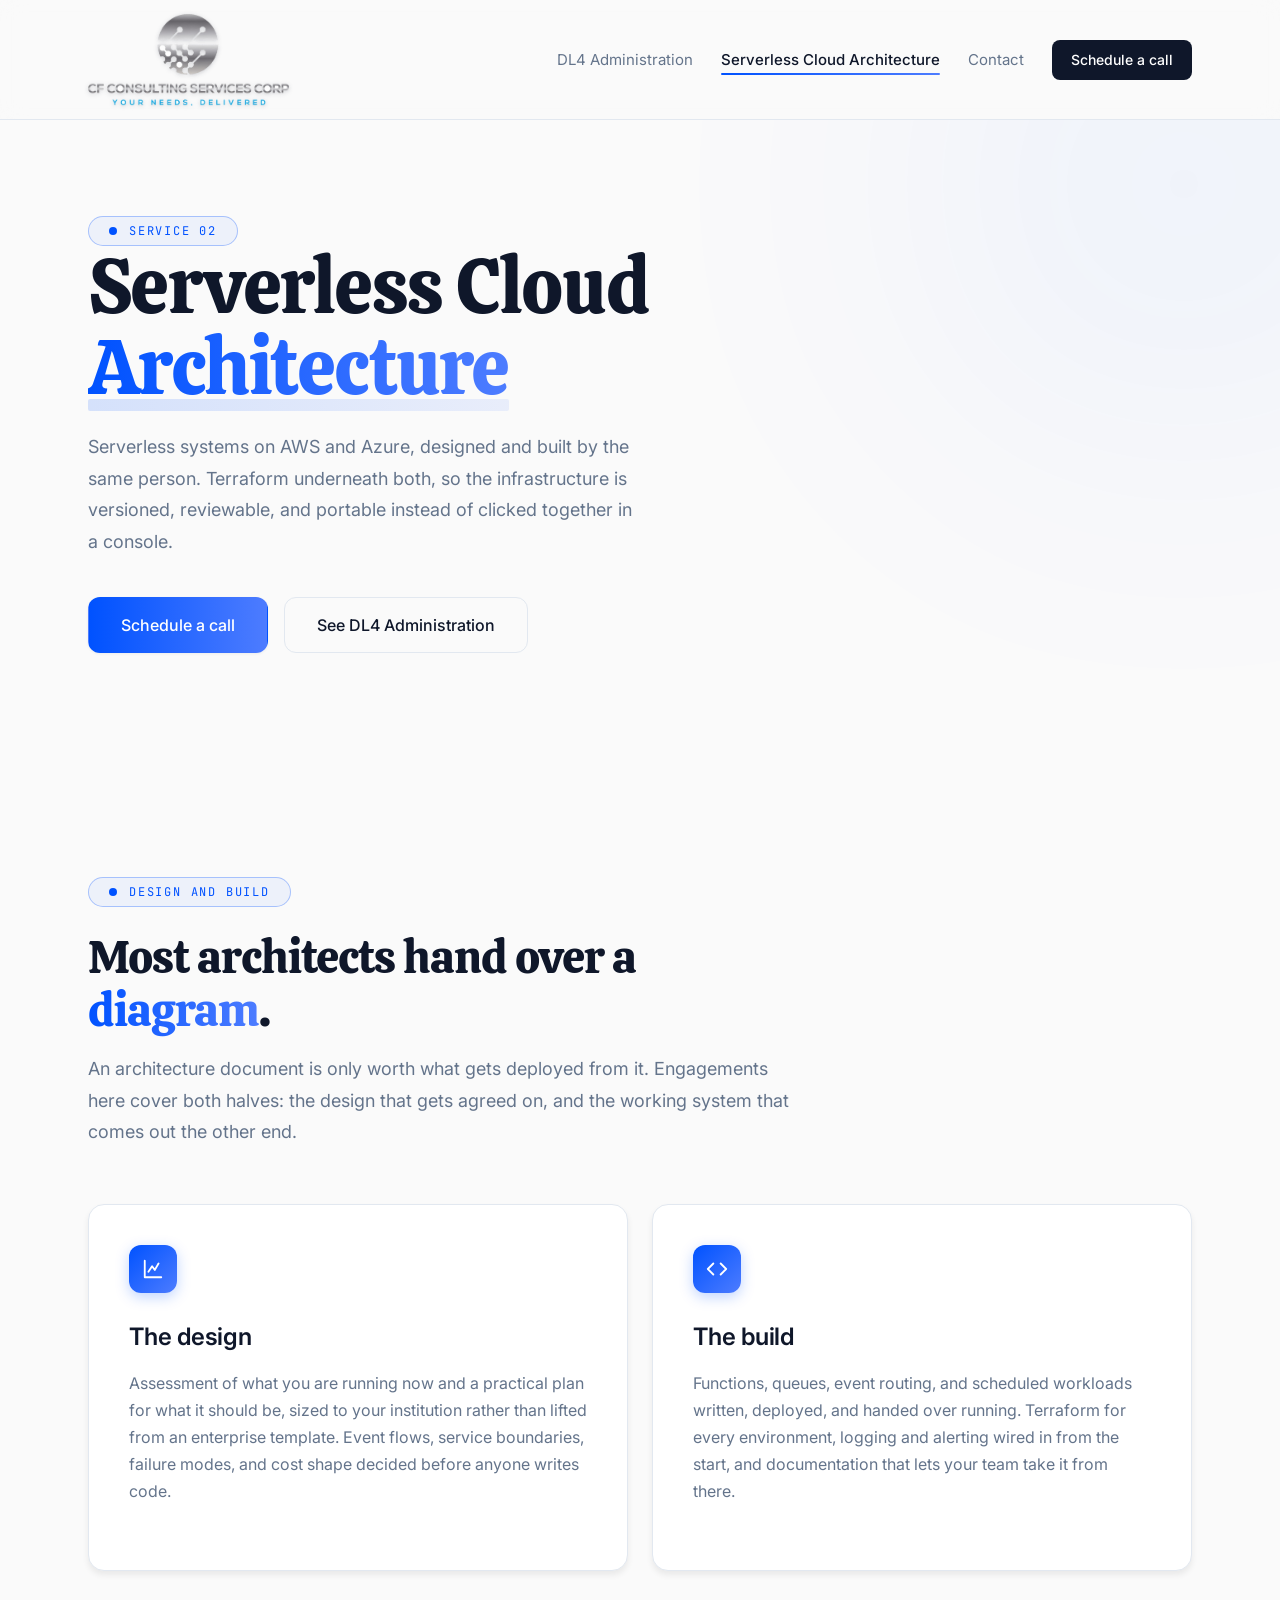
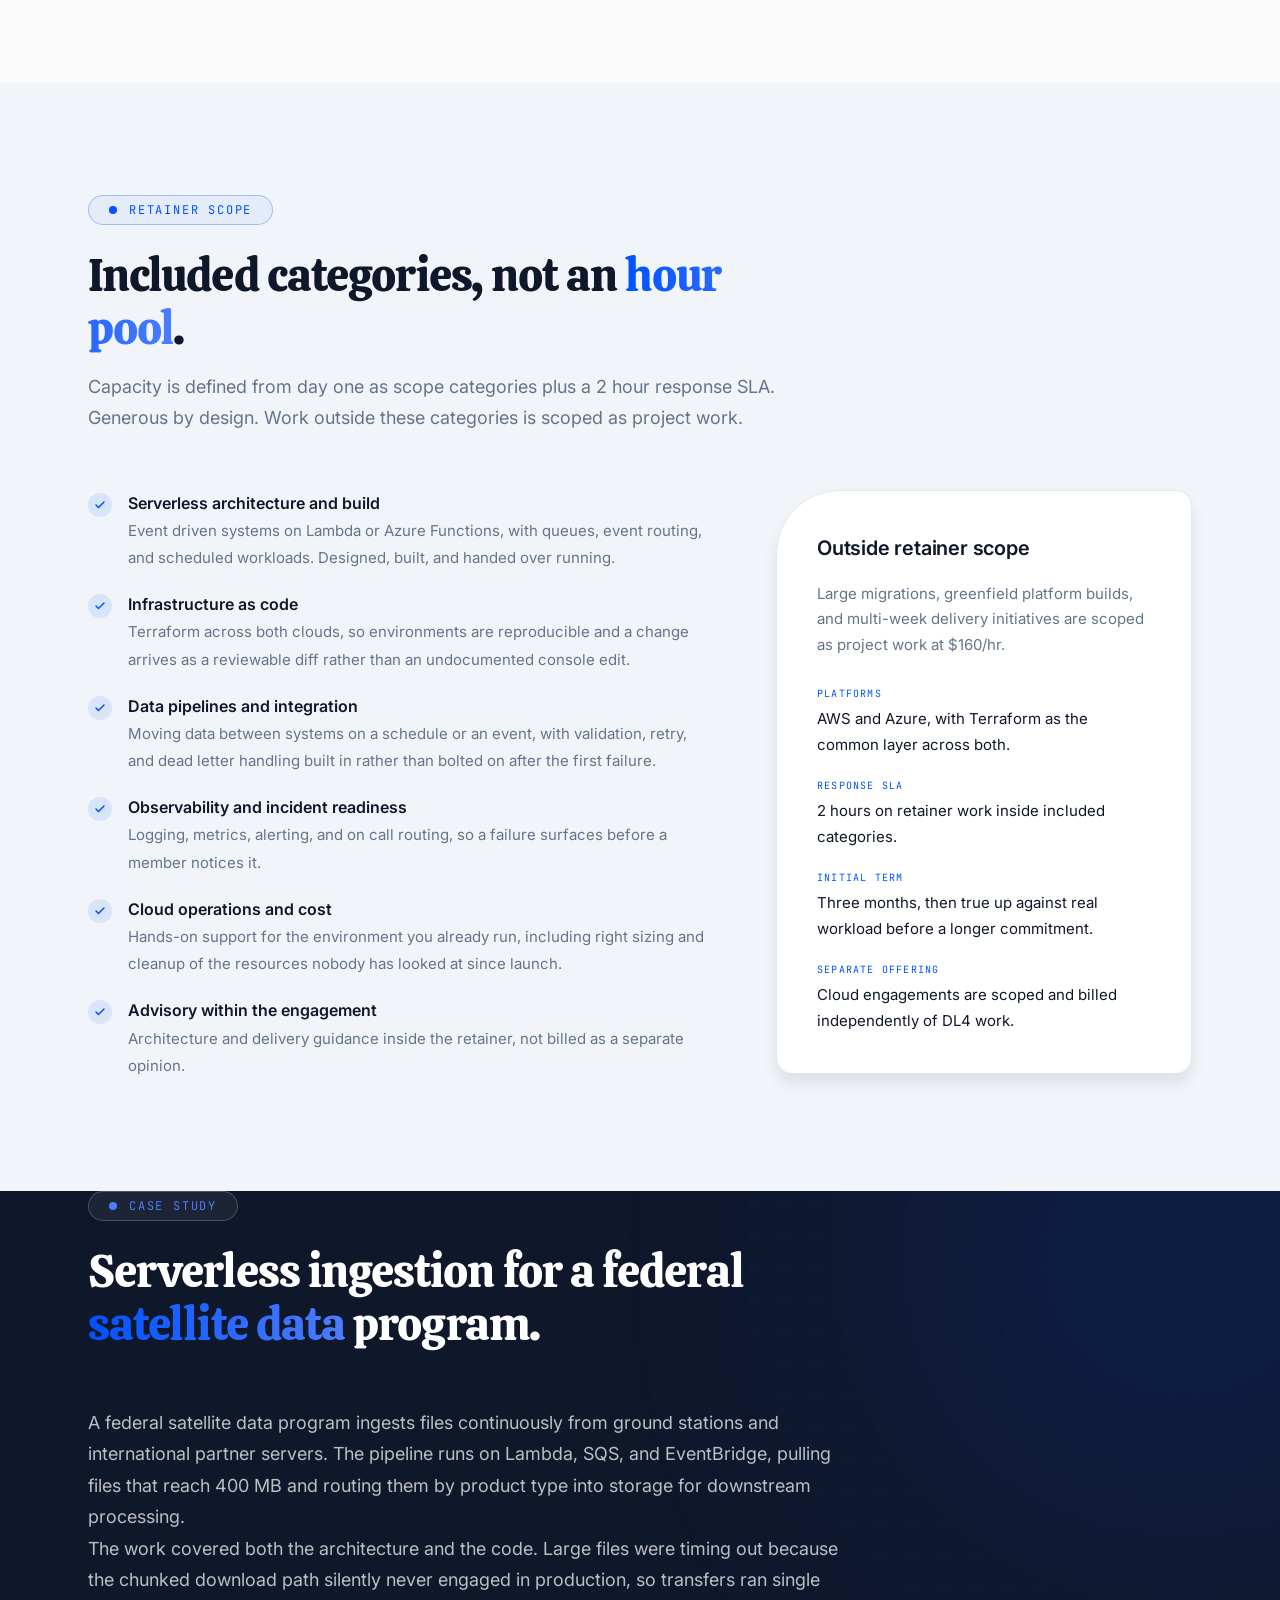
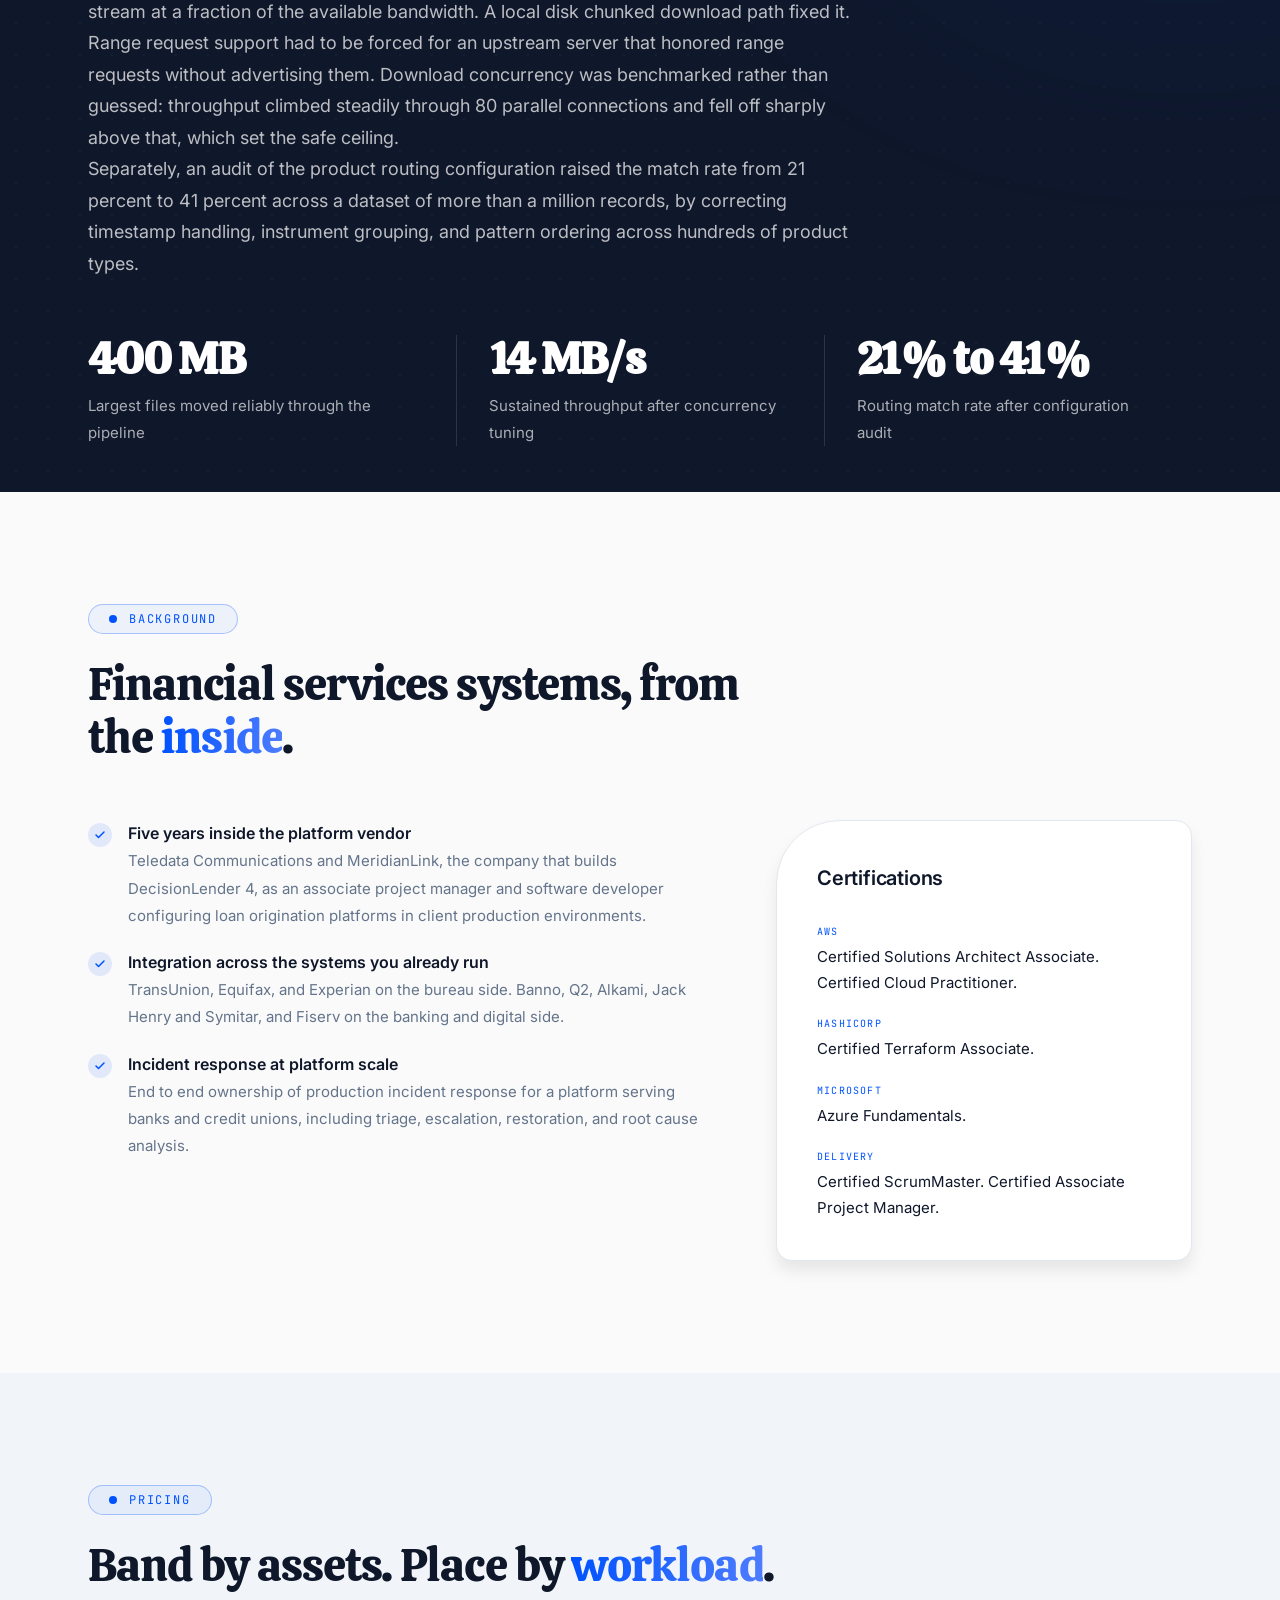
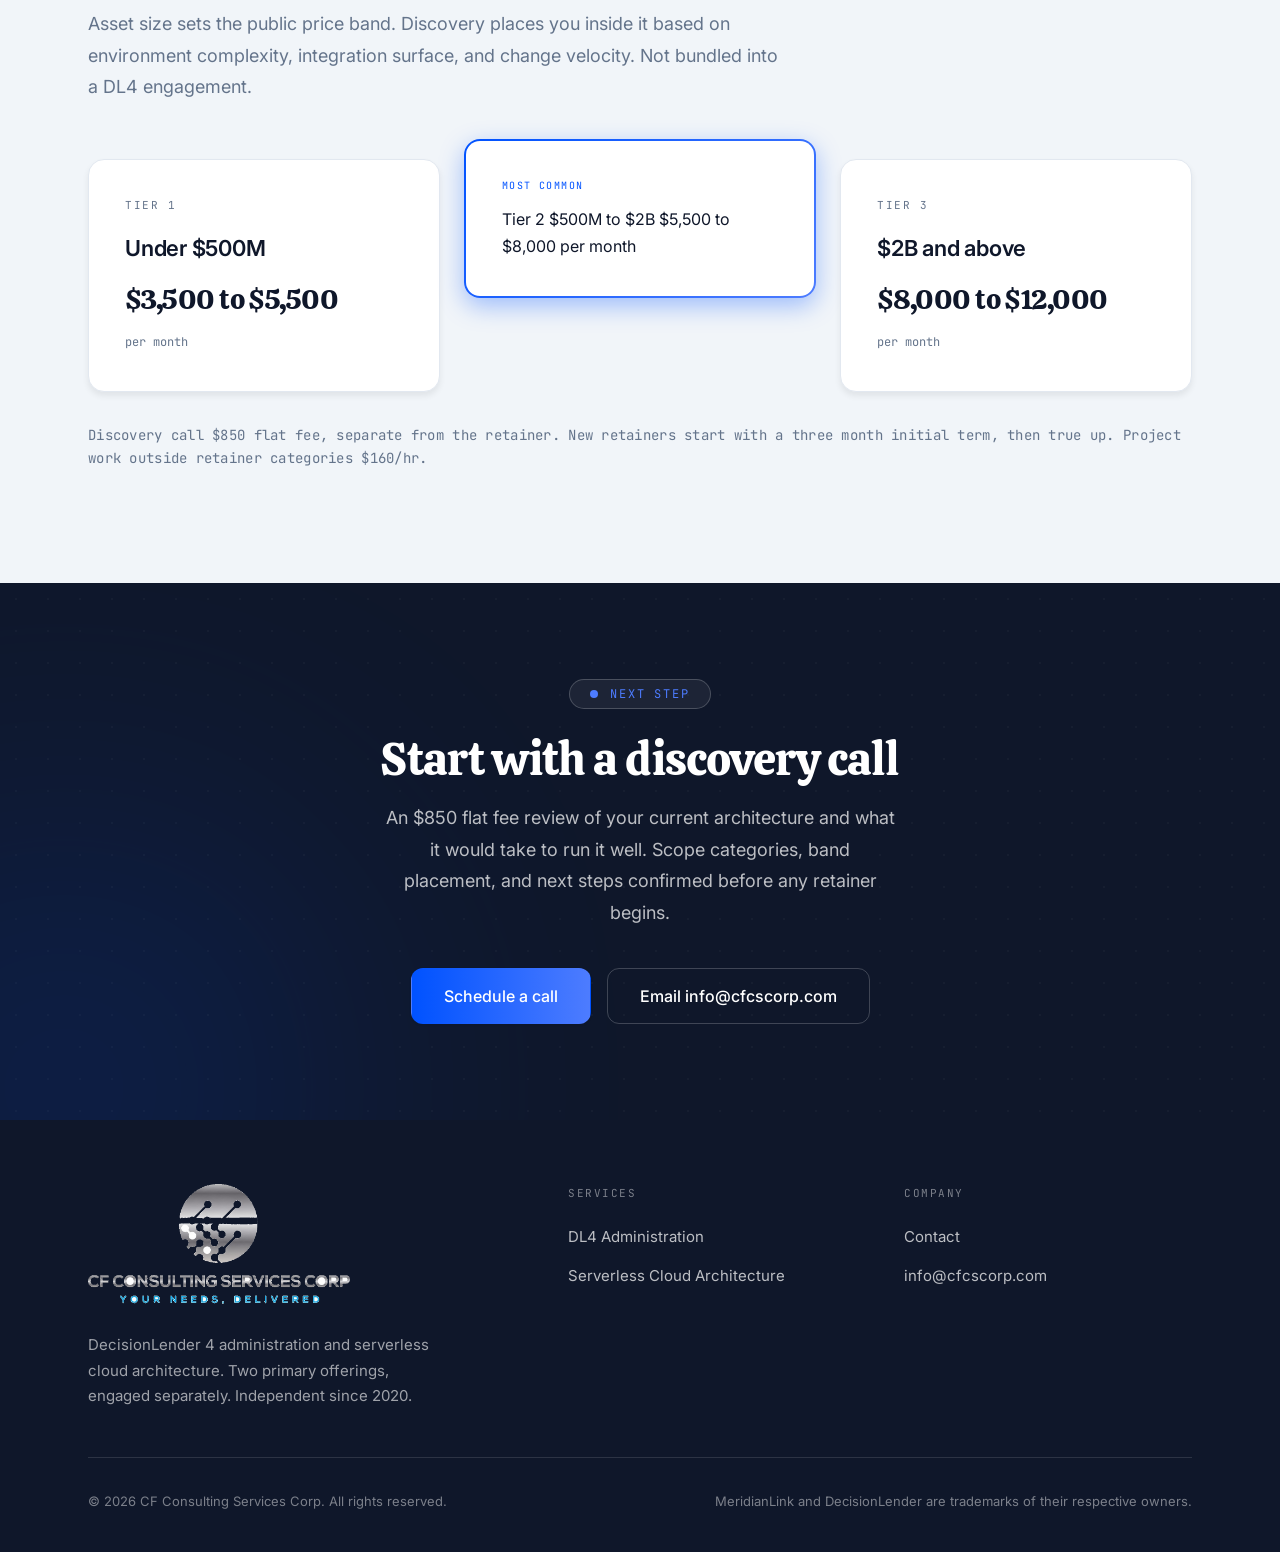
==== commit 780bb18f: "Rework cloud offering as serverless, add Ironhorse engagement Cloud page becomes Serverless Cloud Ar" ====
--- a/aws-cloud-architecture.html
+++ b/aws-cloud-architecture.html
@@ -3,8 +3,8 @@
 <head>
 <meta charset="UTF-8">
 <meta name="viewport" content="width=device-width, initial-scale=1">
-<title>AWS Cloud Architecture | CF Consulting Services Corp</title>
-<meta name="description" content="AWS cloud architecture, systems integration, and data pipeline support on fixed retainers and project scopes. A primary offering from CF Consulting Services Corp.">
+<title>Serverless Cloud Architecture | CF Consulting Services Corp</title>
+<meta name="description" content="Serverless architecture and hands-on build work across AWS and Azure, unified by Terraform. Designed and delivered by the engineer who builds it.">
 <link rel="preconnect" href="https://fonts.googleapis.com">
 <link rel="preconnect" href="https://fonts.gstatic.com" crossorigin>
 <link href="https://fonts.googleapis.com/css2?family=Calistoga&family=Inter:wght@400;500;600;700&family=JetBrains+Mono:wght@400;500&display=swap" rel="stylesheet">
@@ -24,7 +24,7 @@
     <nav class="site-nav" id="site-nav">
       <ul>
         <li><a href="dl4-administration.html">DL4 Administration</a></li>
-        <li><a href="aws-cloud-architecture.html" aria-current="page">AWS Cloud Architecture</a></li>
+        <li><a href="aws-cloud-architecture.html" aria-current="page">Serverless Cloud Architecture</a></li>
         <li><a href="contact.html">Contact</a></li>
       </ul>
       <a href="contact.html" class="btn btn-primary btn-nav">Schedule a call</a>
@@ -39,8 +39,8 @@
     <div class="container">
       <div class="reveal" style="max-width:52rem;">
         <div class="label"><span class="dot" aria-hidden="true"></span><span>Service 02</span></div>
-        <h1 class="display-hero">AWS Cloud <span class="underlined gradient-text">Architecture</span></h1>
-        <p class="lead">Cloud architecture, systems integration, and data pipeline support for institutions that need senior AWS coverage without standing up a full cloud team.</p>
+        <h1 class="display-hero">Serverless Cloud <span class="underlined gradient-text">Architecture</span></h1>
+        <p class="lead">Serverless systems on AWS and Azure, designed and built by the same person. Terraform underneath both, so the infrastructure is versioned, reviewable, and portable instead of clicked together in a console.</p>
         <div class="hero-actions">
           <a href="contact.html" class="btn btn-primary btn-lg">Schedule a call</a>
           <a href="dl4-administration.html" class="btn btn-outline btn-lg">See DL4 Administration</a>
@@ -49,6 +49,33 @@
     </div>
   </section>
 
+  <section class="section">
+    <div class="container">
+      <div class="section-head reveal">
+        <div class="label"><span class="dot" aria-hidden="true"></span><span>Design and build</span></div>
+        <h2 class="display-section">Most architects hand over a <span class="gradient-text">diagram</span>.</h2>
+        <p class="lead">An architecture document is only worth what gets deployed from it. Engagements here cover both halves: the design that gets agreed on, and the working system that comes out the other end.</p>
+      </div>
+
+      <div class="offer-grid stagger">
+        <article class="card">
+          <div class="icon-badge" aria-hidden="true">
+            <svg width="22" height="22" viewBox="0 0 24 24" fill="none" stroke="currentColor" stroke-width="2" stroke-linecap="round" stroke-linejoin="round"><path d="M3 3v18h18"/><path d="m7 15 4-6 3 4 4-7"/></svg>
+          </div>
+          <h3>The design</h3>
+          <p>Assessment of what you are running now and a practical plan for what it should be, sized to your institution rather than lifted from an enterprise template. Event flows, service boundaries, failure modes, and cost shape decided before anyone writes code.</p>
+        </article>
+        <article class="card">
+          <div class="icon-badge" aria-hidden="true">
+            <svg width="22" height="22" viewBox="0 0 24 24" fill="none" stroke="currentColor" stroke-width="2" stroke-linecap="round" stroke-linejoin="round"><path d="m8 6-6 6 6 6"/><path d="m16 6 6 6-6 6"/></svg>
+          </div>
+          <h3>The build</h3>
+          <p>Functions, queues, event routing, and scheduled workloads written, deployed, and handed over running. Terraform for every environment, logging and alerting wired in from the start, and documentation that lets your team take it from there.</p>
+        </article>
+      </div>
+    </div>
+  </section>
+
   <section class="section section-muted">
     <div class="container">
       <div class="section-head reveal">
@@ -61,19 +88,23 @@
         <ul class="feature-list reveal">
           <li>
             <span class="tick" aria-hidden="true"><svg width="12" height="12" viewBox="0 0 24 24" fill="none" stroke="currentColor" stroke-width="3" stroke-linecap="round" stroke-linejoin="round"><path d="M20 6 9 17l-5-5"/></svg></span>
-            <div><strong>Architecture design and review</strong><span>Assessment of what you are running today and a practical plan for what it should look like, sized to the institution rather than an enterprise template.</span></div>
-          </li>
-          <li>
-            <span class="tick" aria-hidden="true"><svg width="12" height="12" viewBox="0 0 24 24" fill="none" stroke="currentColor" stroke-width="3" stroke-linecap="round" stroke-linejoin="round"><path d="M20 6 9 17l-5-5"/></svg></span>
-            <div><strong>Systems integration support</strong><span>Connecting applications and services so data moves without a person copying it between systems.</span></div>
-          </li>
-          <li>
-            <span class="tick" aria-hidden="true"><svg width="12" height="12" viewBox="0 0 24 24" fill="none" stroke="currentColor" stroke-width="3" stroke-linecap="round" stroke-linejoin="round"><path d="M20 6 9 17l-5-5"/></svg></span>
-            <div><strong>Data pipeline support</strong><span>Reporting and analytics pipelines that give leadership a clear view of what the systems are actually doing.</span></div>
-          </li>
-          <li>
-            <span class="tick" aria-hidden="true"><svg width="12" height="12" viewBox="0 0 24 24" fill="none" stroke="currentColor" stroke-width="3" stroke-linecap="round" stroke-linejoin="round"><path d="M20 6 9 17l-5-5"/></svg></span>
-            <div><strong>Operational cloud guidance</strong><span>Hands-on support for the environment you already run, without standing up a full internal cloud team.</span></div>
+            <div><strong>Serverless architecture and build</strong><span>Event driven systems on Lambda or Azure Functions, with queues, event routing, and scheduled workloads. Designed, built, and handed over running.</span></div>
+          </li>
+          <li>
+            <span class="tick" aria-hidden="true"><svg width="12" height="12" viewBox="0 0 24 24" fill="none" stroke="currentColor" stroke-width="3" stroke-linecap="round" stroke-linejoin="round"><path d="M20 6 9 17l-5-5"/></svg></span>
+            <div><strong>Infrastructure as code</strong><span>Terraform across both clouds, so environments are reproducible and a change arrives as a reviewable diff rather than an undocumented console edit.</span></div>
+          </li>
+          <li>
+            <span class="tick" aria-hidden="true"><svg width="12" height="12" viewBox="0 0 24 24" fill="none" stroke="currentColor" stroke-width="3" stroke-linecap="round" stroke-linejoin="round"><path d="M20 6 9 17l-5-5"/></svg></span>
+            <div><strong>Data pipelines and integration</strong><span>Moving data between systems on a schedule or an event, with validation, retry, and dead letter handling built in rather than bolted on after the first failure.</span></div>
+          </li>
+          <li>
+            <span class="tick" aria-hidden="true"><svg width="12" height="12" viewBox="0 0 24 24" fill="none" stroke="currentColor" stroke-width="3" stroke-linecap="round" stroke-linejoin="round"><path d="M20 6 9 17l-5-5"/></svg></span>
+            <div><strong>Observability and incident readiness</strong><span>Logging, metrics, alerting, and on call routing, so a failure surfaces before a member notices it.</span></div>
+          </li>
+          <li>
+            <span class="tick" aria-hidden="true"><svg width="12" height="12" viewBox="0 0 24 24" fill="none" stroke="currentColor" stroke-width="3" stroke-linecap="round" stroke-linejoin="round"><path d="M20 6 9 17l-5-5"/></svg></span>
+            <div><strong>Cloud operations and cost</strong><span>Hands-on support for the environment you already run, including right sizing and cleanup of the resources nobody has looked at since launch.</span></div>
           </li>
           <li>
             <span class="tick" aria-hidden="true"><svg width="12" height="12" viewBox="0 0 24 24" fill="none" stroke="currentColor" stroke-width="3" stroke-linecap="round" stroke-linejoin="round"><path d="M20 6 9 17l-5-5"/></svg></span>
@@ -83,8 +114,9 @@
 
         <aside class="aside-card reveal">
           <h3>Outside retainer scope</h3>
-          <p>Large migrations, greenfield builds, and multi-week delivery initiatives are scoped as project work at $160/hr.</p>
+          <p>Large migrations, greenfield platform builds, and multi-week delivery initiatives are scoped as project work at $160/hr.</p>
           <dl>
+            <div><dt>Platforms</dt><dd>AWS and Azure, with Terraform as the common layer across both.</dd></div>
             <div><dt>Response SLA</dt><dd>2 hours on retainer work inside included categories.</dd></div>
             <div><dt>Initial term</dt><dd>Three months, then true up against real workload before a longer commitment.</dd></div>
             <div><dt>Separate offering</dt><dd>Cloud engagements are scoped and billed independently of DL4 work.</dd></div>
@@ -94,7 +126,68 @@
     </div>
   </section>
 
+  <section class="section-invert">
+    <div class="dot-grid" aria-hidden="true"></div>
+    <div class="glow glow-tr" aria-hidden="true"></div>
+    <div class="container">
+      <div class="section-head reveal">
+        <div class="label on-dark"><span class="dot" aria-hidden="true"></span><span>Case study</span></div>
+        <h2 class="display-section">Serverless ingestion for a federal <span class="gradient-text">satellite data</span> program.</h2>
+      </div>
+
+      <div class="reveal" style="max-width:48rem;">
+        <p class="lead">A federal satellite data program ingests files continuously from ground stations and international partner servers. The pipeline runs on Lambda, SQS, and EventBridge, pulling files that reach 400 MB and routing them by product type into storage for downstream processing.</p>
+        <p class="lead">The work covered both the architecture and the code. Large files were timing out because the chunked download path silently never engaged in production, so transfers ran single stream at a fraction of the available bandwidth. A local disk chunked download path fixed it. Range request support had to be forced for an upstream server that honored range requests without advertising them. Download concurrency was benchmarked rather than guessed: throughput climbed steadily through 80 parallel connections and fell off sharply above that, which set the safe ceiling.</p>
+        <p class="lead">Separately, an audit of the product routing configuration raised the match rate from 21 percent to 41 percent across a dataset of more than a million records, by correcting timestamp handling, instrument grouping, and pattern ordering across hundreds of product types.</p>
+      </div>
+
+      <div class="stat-grid reveal" style="margin-top:3.5rem;">
+        <div class="stat"><b>400 MB</b><span>Largest files moved reliably through the pipeline</span></div>
+        <div class="stat"><b>14 MB/s</b><span>Sustained throughput after concurrency tuning</span></div>
+        <div class="stat"><b>21% to 41%</b><span>Routing match rate after configuration audit</span></div>
+      </div>
+
+      <p class="wall-note reveal" style="color:rgba(255,255,255,0.55);">Client and program not named at their preference. Further detail available under NDA on a call.</p>
+    </div>
+  </section>
+
   <section class="section">
+    <div class="container">
+      <div class="section-head reveal">
+        <div class="label"><span class="dot" aria-hidden="true"></span><span>Background</span></div>
+        <h2 class="display-section">Financial services systems, from the <span class="gradient-text">inside</span>.</h2>
+      </div>
+
+      <div class="split">
+        <ul class="feature-list reveal">
+          <li>
+            <span class="tick" aria-hidden="true"><svg width="12" height="12" viewBox="0 0 24 24" fill="none" stroke="currentColor" stroke-width="3" stroke-linecap="round" stroke-linejoin="round"><path d="M20 6 9 17l-5-5"/></svg></span>
+            <div><strong>Five years inside the platform vendor</strong><span>Teledata Communications and MeridianLink, the company that builds DecisionLender 4, as an associate project manager and software developer configuring loan origination platforms in client production environments.</span></div>
+          </li>
+          <li>
+            <span class="tick" aria-hidden="true"><svg width="12" height="12" viewBox="0 0 24 24" fill="none" stroke="currentColor" stroke-width="3" stroke-linecap="round" stroke-linejoin="round"><path d="M20 6 9 17l-5-5"/></svg></span>
+            <div><strong>Integration across the systems you already run</strong><span>TransUnion, Equifax, and Experian on the bureau side. Banno, Q2, Alkami, Jack Henry and Symitar, and Fiserv on the banking and digital side.</span></div>
+          </li>
+          <li>
+            <span class="tick" aria-hidden="true"><svg width="12" height="12" viewBox="0 0 24 24" fill="none" stroke="currentColor" stroke-width="3" stroke-linecap="round" stroke-linejoin="round"><path d="M20 6 9 17l-5-5"/></svg></span>
+            <div><strong>Incident response at platform scale</strong><span>End to end ownership of production incident response for a platform serving banks and credit unions, including triage, escalation, restoration, and root cause analysis.</span></div>
+          </li>
+        </ul>
+
+        <aside class="aside-card reveal">
+          <h3>Certifications</h3>
+          <dl>
+            <div><dt>AWS</dt><dd>Certified Solutions Architect Associate. Certified Cloud Practitioner.</dd></div>
+            <div><dt>HashiCorp</dt><dd>Certified Terraform Associate.</dd></div>
+            <div><dt>Microsoft</dt><dd>Azure Fundamentals.</dd></div>
+            <div><dt>Delivery</dt><dd>Certified ScrumMaster. Certified Associate Project Manager.</dd></div>
+          </dl>
+        </aside>
+      </div>
+    </div>
+  </section>
+
+  <section class="section section-muted">
     <div class="container">
       <div class="section-head reveal">
         <div class="label"><span class="dot" aria-hidden="true"></span><span>Pricing</span></div>
@@ -136,7 +229,7 @@
       <div class="reveal">
         <div class="label on-dark"><span class="dot" aria-hidden="true"></span><span>Next step</span></div>
         <h2 class="display-section">Start with a discovery call</h2>
-        <p class="lead">An $850 flat fee review of your current architecture. Scope categories, band placement, and next steps confirmed before any retainer begins.</p>
+        <p class="lead">An $850 flat fee review of your current architecture and what it would take to run it well. Scope categories, band placement, and next steps confirmed before any retainer begins.</p>
         <div class="cta-actions">
           <a href="contact.html" class="btn btn-primary btn-lg">Schedule a call</a>
           <a href="mailto:info@cfcscorp.com" class="btn btn-outline on-dark btn-lg">Email info@cfcscorp.com</a>
@@ -154,13 +247,13 @@
         <a class="brand" href="index.html">
       <img class="brand-logo" src="assets/cfcs-logo.png?v=5" alt="CF Consulting Services Corp" width="230" height="94">
     </a>
-        <p class="blurb">DecisionLender 4 administration and AWS cloud architecture. Two primary offerings, engaged separately. Independent since 2022.</p>
+        <p class="blurb">DecisionLender 4 administration and serverless cloud architecture. Two primary offerings, engaged separately. Independent since 2020.</p>
       </div>
       <div class="footer-col">
         <h4>Services</h4>
         <ul>
           <li><a href="dl4-administration.html">DL4 Administration</a></li>
-          <li><a href="aws-cloud-architecture.html">AWS Cloud Architecture</a></li>
+          <li><a href="aws-cloud-architecture.html">Serverless Cloud Architecture</a></li>
         </ul>
       </div>
       <div class="footer-col">
--- a/styles.css
+++ b/styles.css
@@ -532,6 +532,19 @@
   font-size:0.8125rem;color:var(--muted-foreground);
   margin-top:1.5rem;font-style:italic;
 }
+.wall-heading{
+  font-family:var(--font-mono);
+  font-size:0.75rem;font-weight:400;
+  text-transform:uppercase;letter-spacing:0.15em;
+  color:var(--muted-foreground);
+  margin:0 0 1rem;
+}
+/* A lone current client reads as featured rather than as a gap in the grid. */
+.logo-wall-current{grid-template-columns:repeat(2,1fr);}
+.logo-wall-current .logo-tile{min-height:8.5rem;}
+.logo-wall-current .wordmark{font-size:1.375rem;color:var(--foreground);}
+.logo-wall-current .logo-tile{border-color:rgba(0,82,255,0.25);box-shadow:var(--shadow-md);}
+.logo-wall-prior{grid-template-columns:repeat(3,1fr);}
 
 /* ============================================================
    PROCESS TIMELINE
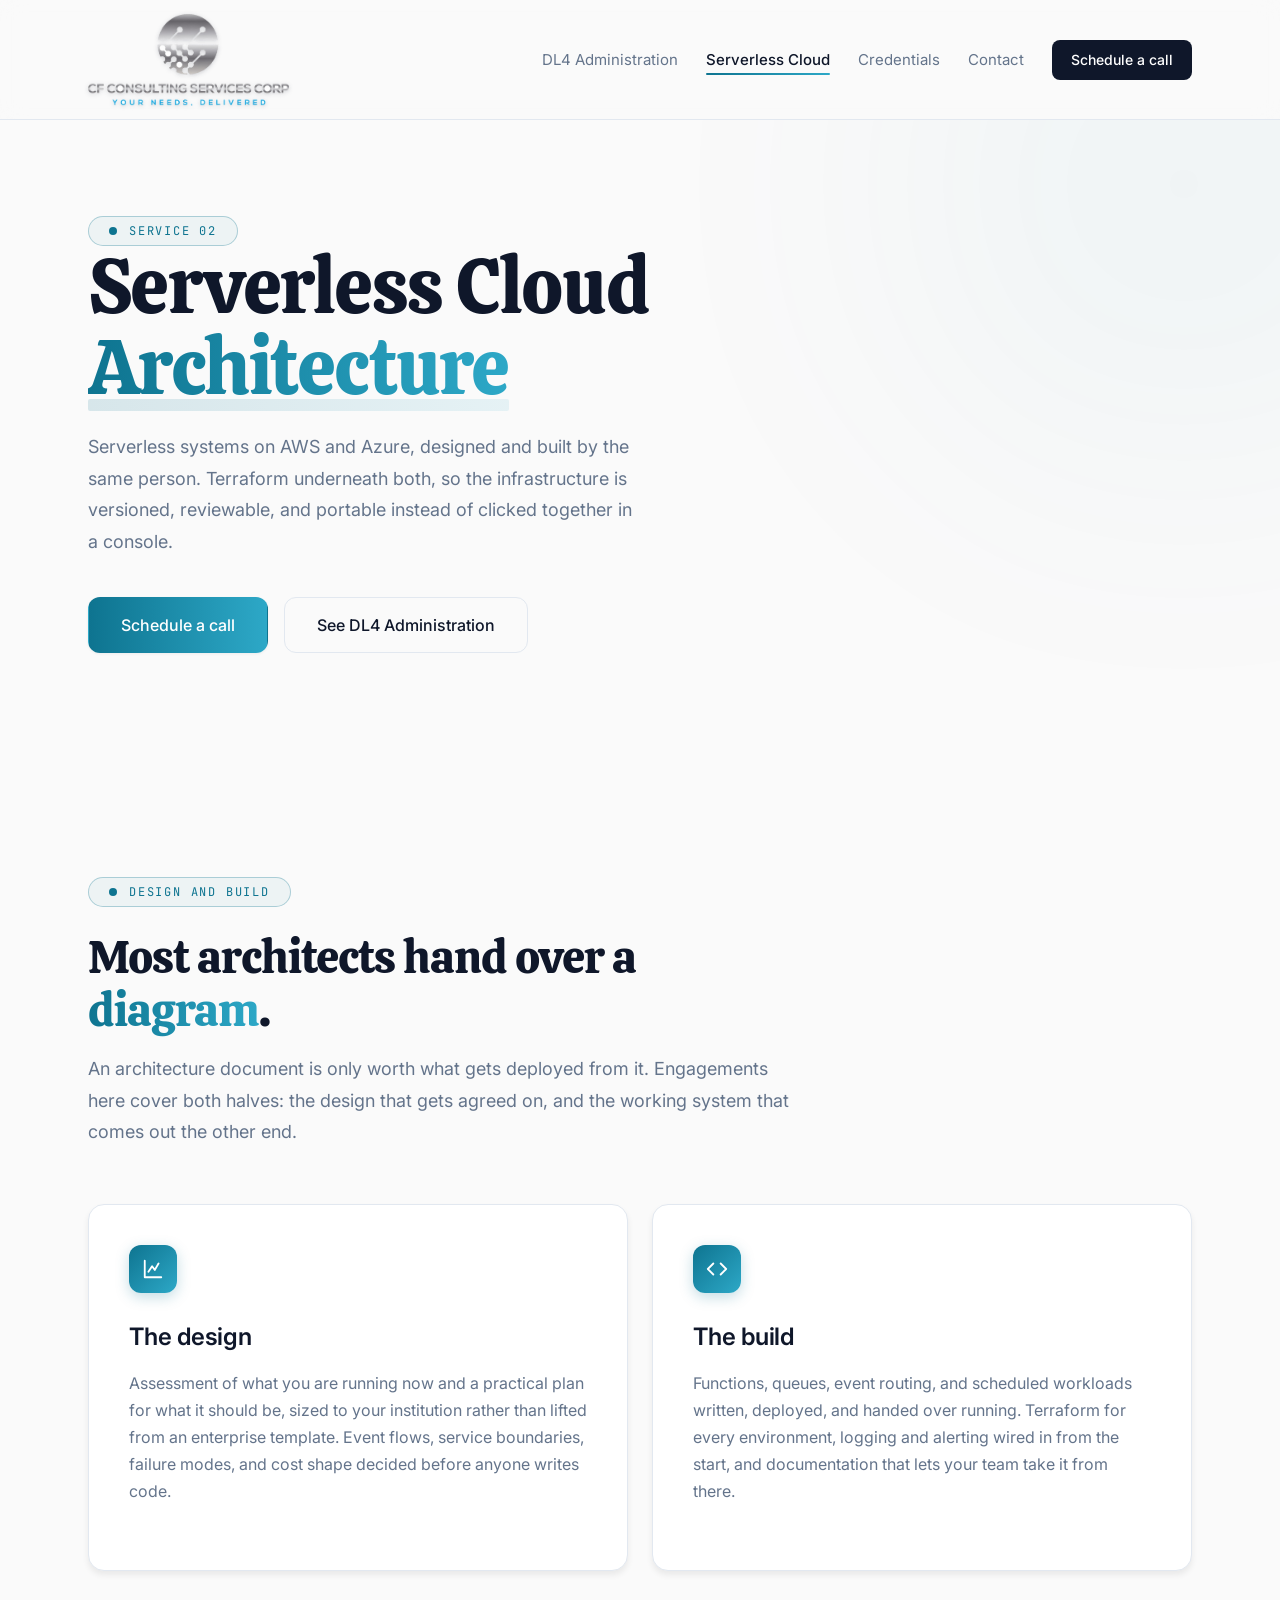
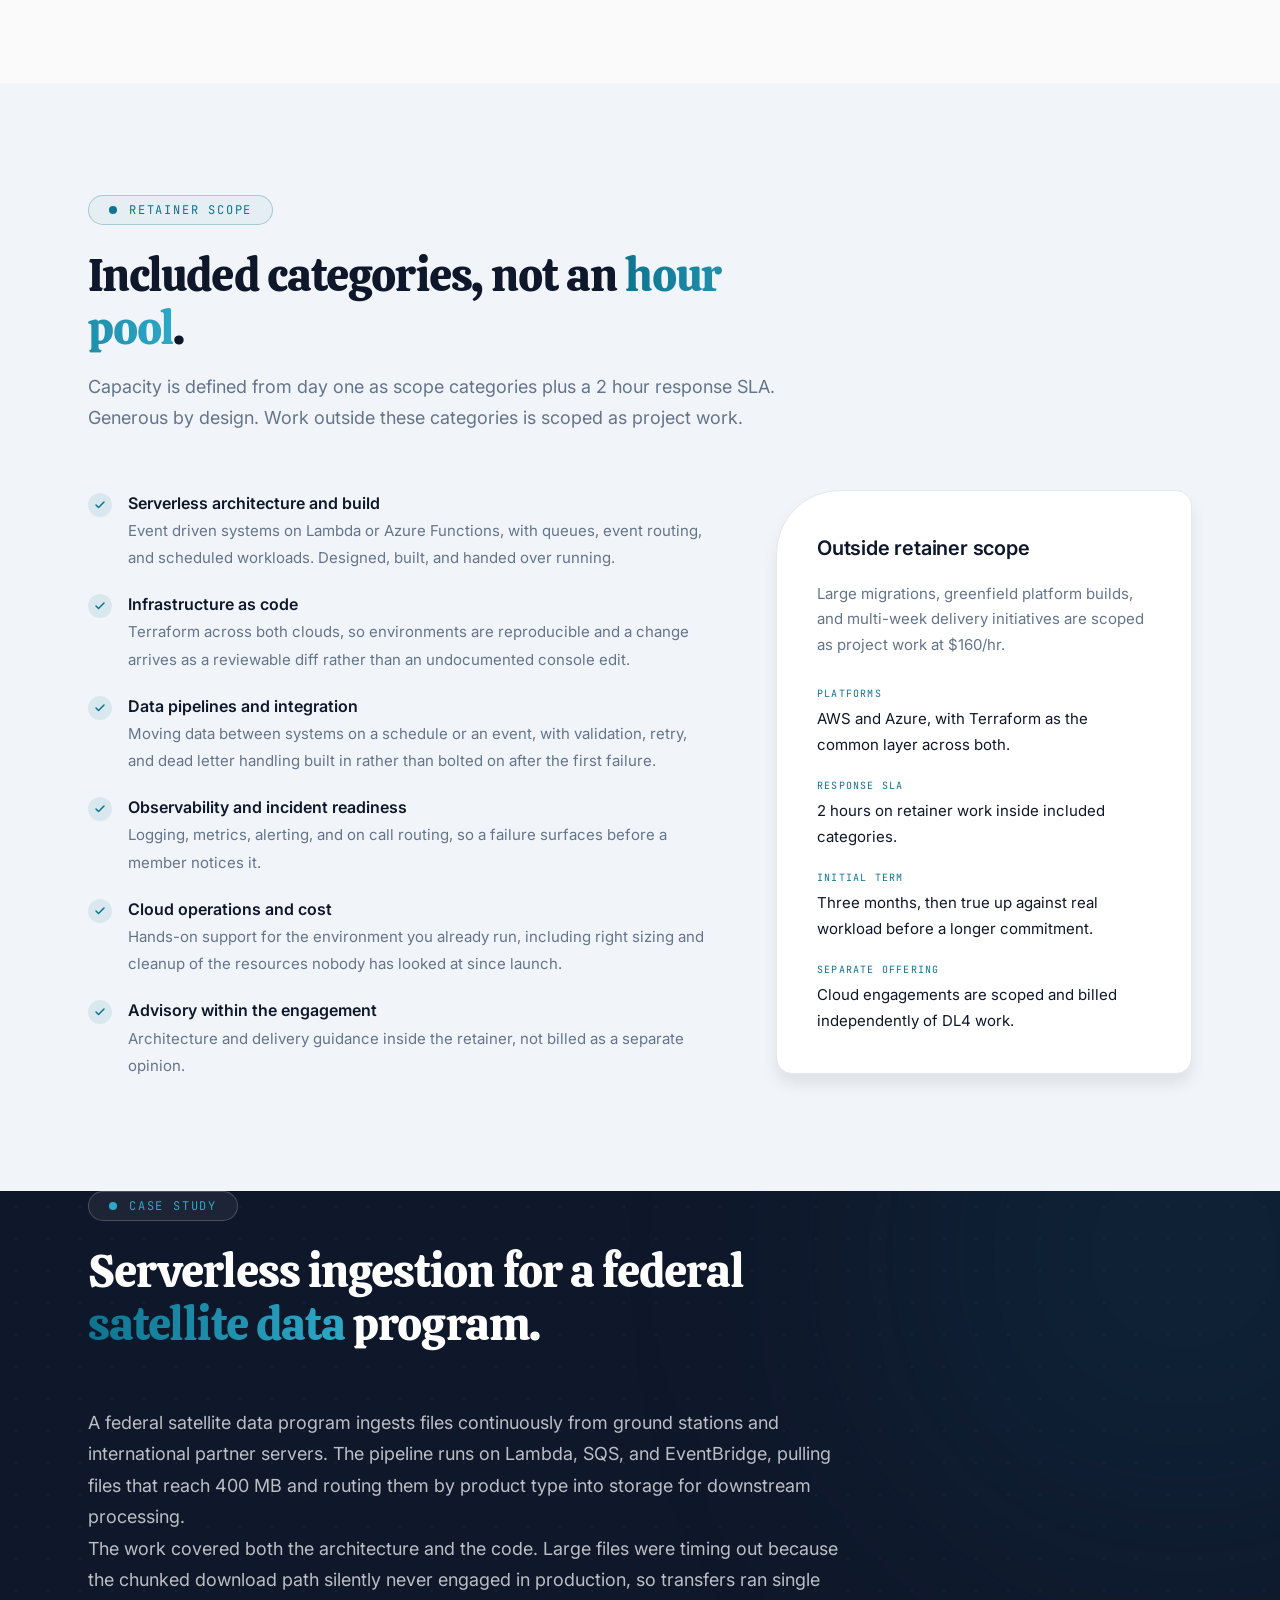
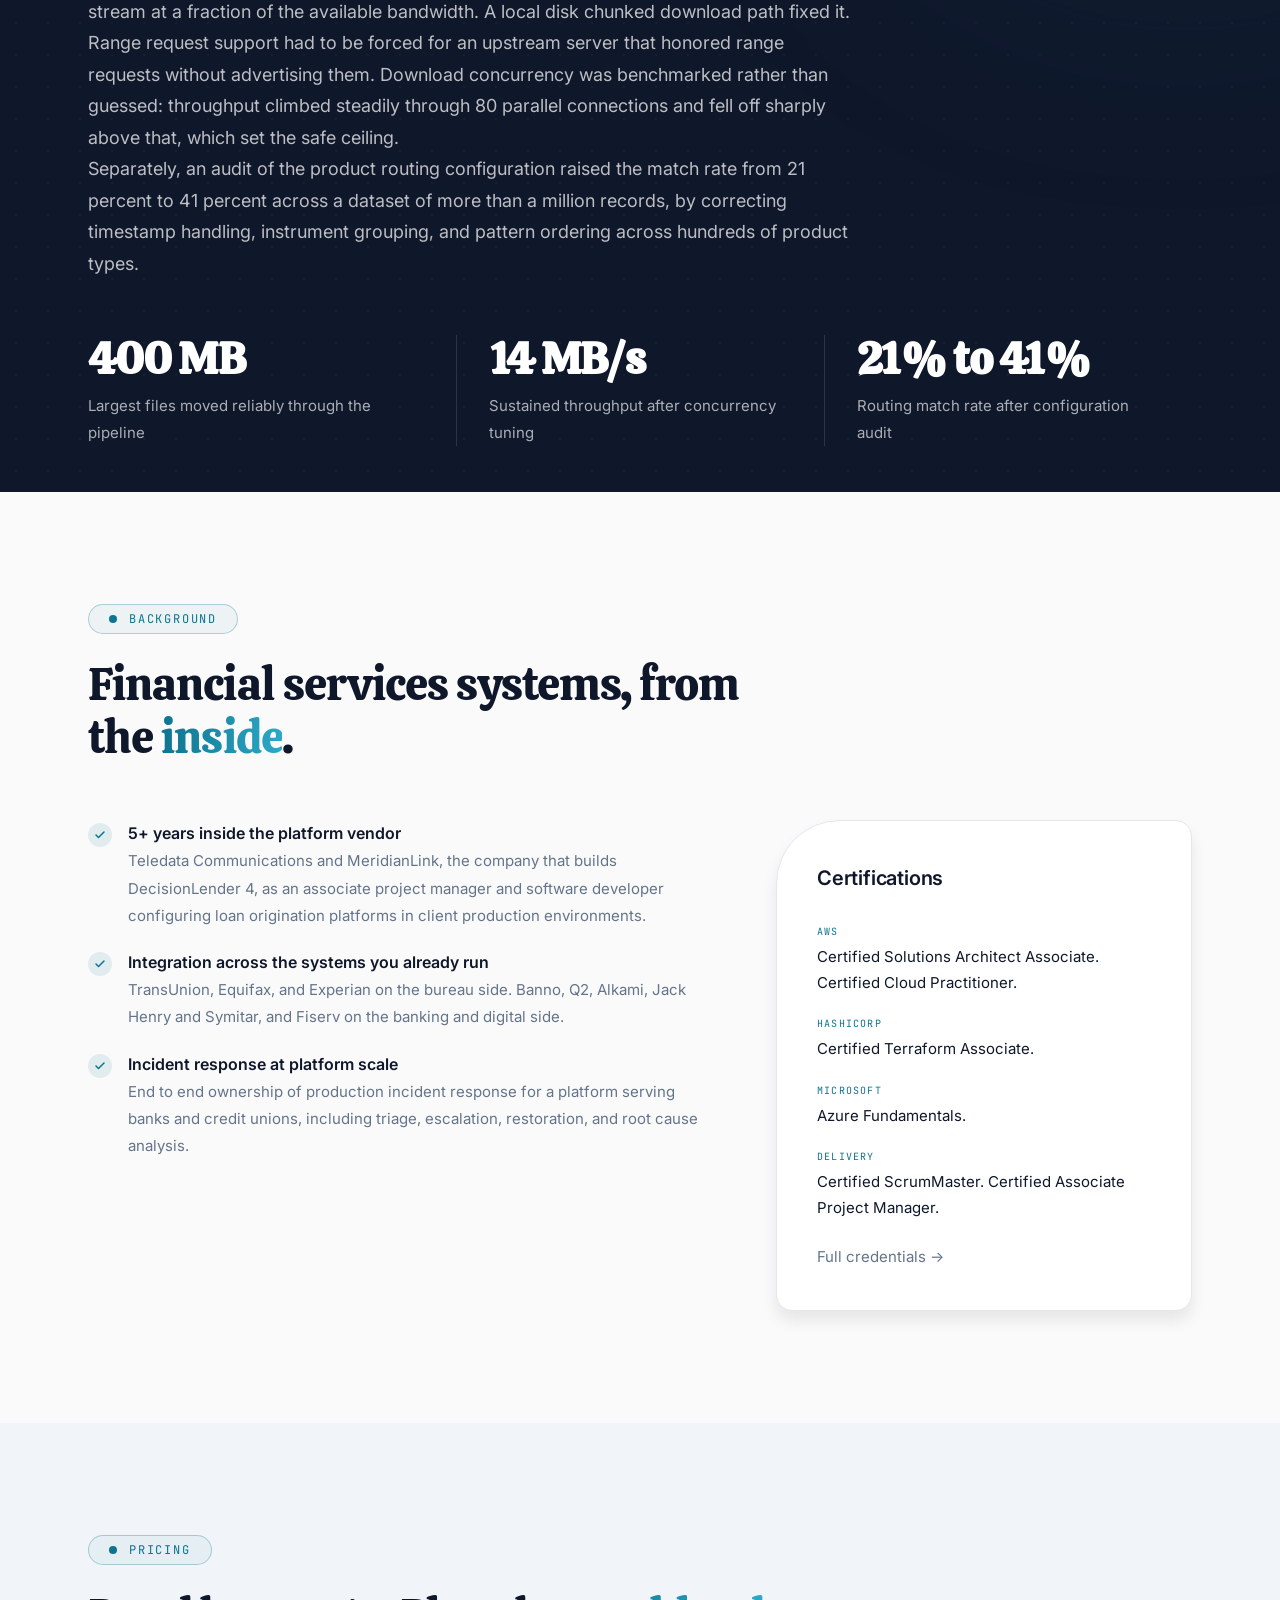
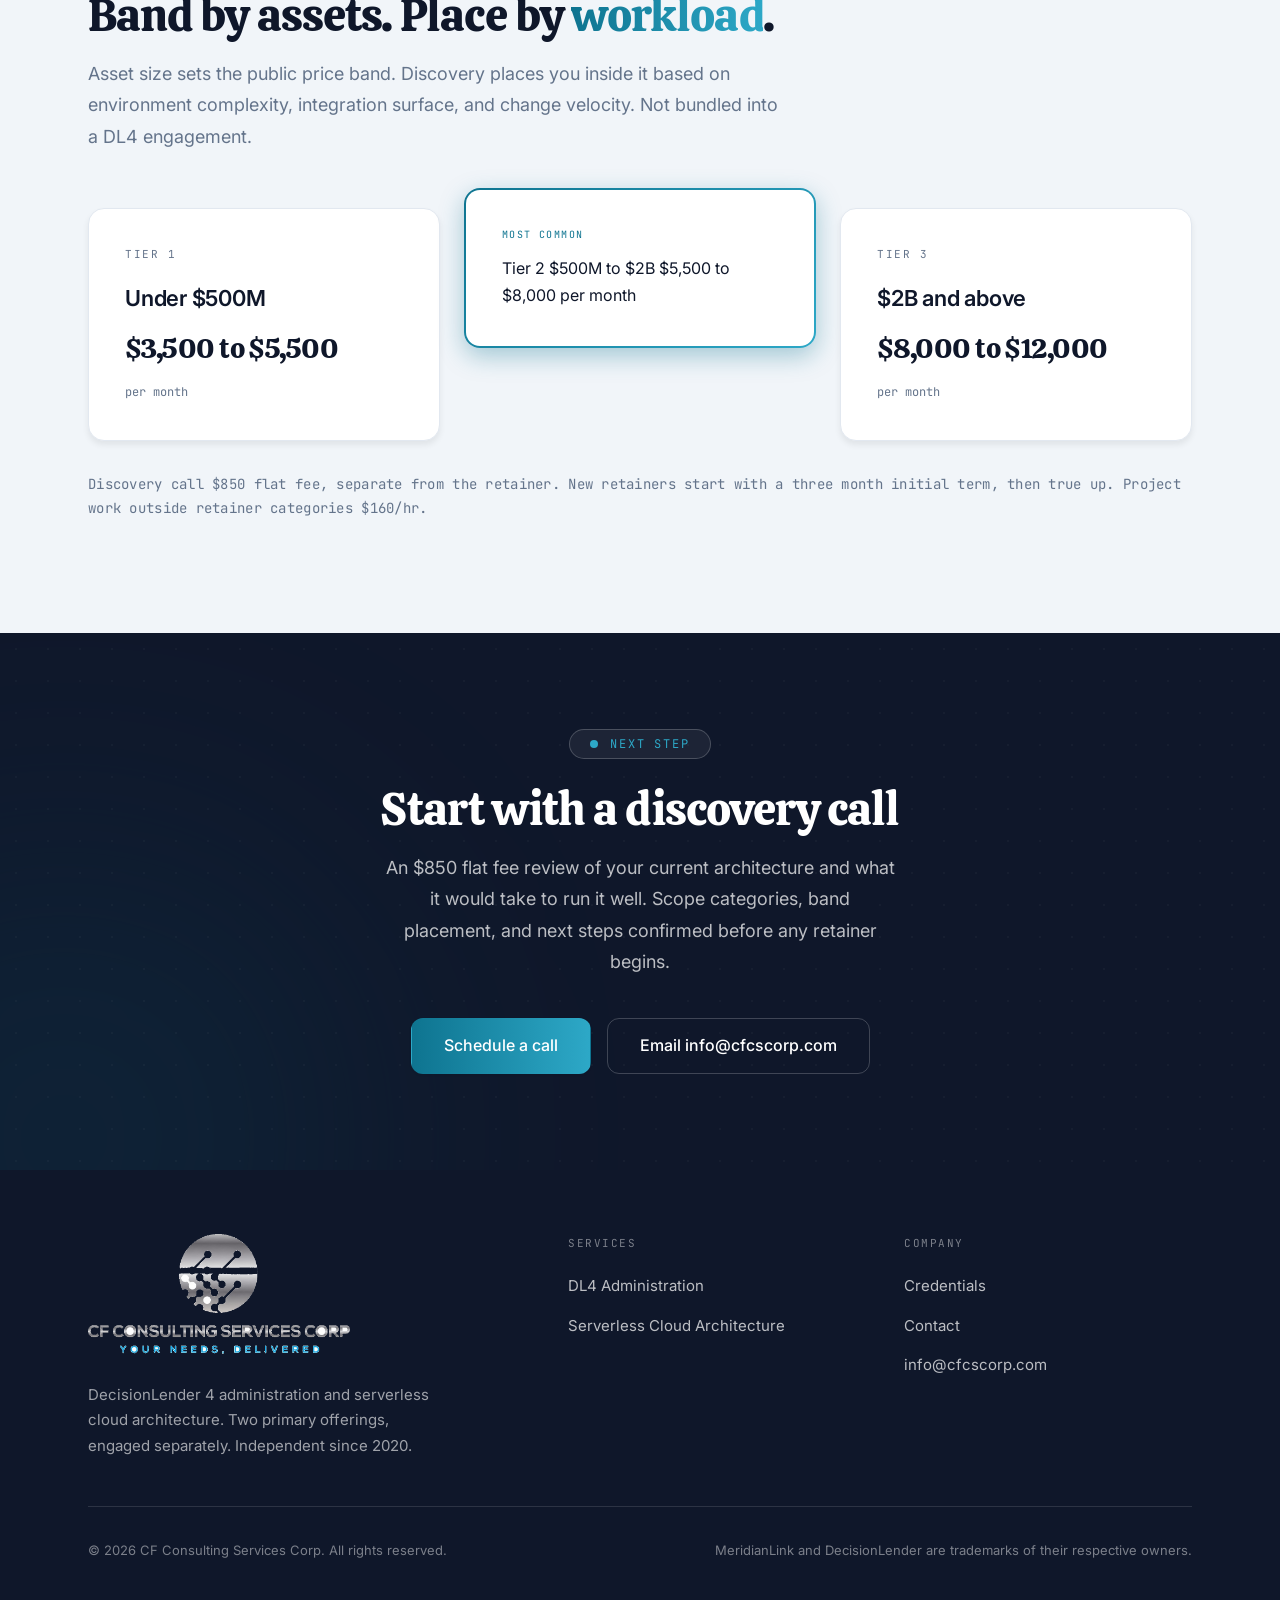
==== commit 81155439: "Add credentials page, cloud accent colour, single client group New credentials.html promoted to the " ====
--- a/aws-cloud-architecture.html
+++ b/aws-cloud-architecture.html
@@ -10,7 +10,7 @@
 <link href="https://fonts.googleapis.com/css2?family=Calistoga&family=Inter:wght@400;500;600;700&family=JetBrains+Mono:wght@400;500&display=swap" rel="stylesheet">
 <link rel="stylesheet" href="styles.css">
 </head>
-<body>
+<body class="theme-cloud">
 <a class="skip-link" href="#main">Skip to content</a>
 
 <header class="site-header">
@@ -24,7 +24,8 @@
     <nav class="site-nav" id="site-nav">
       <ul>
         <li><a href="dl4-administration.html">DL4 Administration</a></li>
-        <li><a href="aws-cloud-architecture.html" aria-current="page">Serverless Cloud Architecture</a></li>
+        <li><a href="aws-cloud-architecture.html" aria-current="page">Serverless Cloud</a></li>
+        <li><a href="credentials.html">Credentials</a></li>
         <li><a href="contact.html">Contact</a></li>
       </ul>
       <a href="contact.html" class="btn btn-primary btn-nav">Schedule a call</a>
@@ -162,7 +163,7 @@
         <ul class="feature-list reveal">
           <li>
             <span class="tick" aria-hidden="true"><svg width="12" height="12" viewBox="0 0 24 24" fill="none" stroke="currentColor" stroke-width="3" stroke-linecap="round" stroke-linejoin="round"><path d="M20 6 9 17l-5-5"/></svg></span>
-            <div><strong>Five years inside the platform vendor</strong><span>Teledata Communications and MeridianLink, the company that builds DecisionLender 4, as an associate project manager and software developer configuring loan origination platforms in client production environments.</span></div>
+            <div><strong>5+ years inside the platform vendor</strong><span>Teledata Communications and MeridianLink, the company that builds DecisionLender 4, as an associate project manager and software developer configuring loan origination platforms in client production environments.</span></div>
           </li>
           <li>
             <span class="tick" aria-hidden="true"><svg width="12" height="12" viewBox="0 0 24 24" fill="none" stroke="currentColor" stroke-width="3" stroke-linecap="round" stroke-linejoin="round"><path d="M20 6 9 17l-5-5"/></svg></span>
@@ -182,6 +183,7 @@
             <div><dt>Microsoft</dt><dd>Azure Fundamentals.</dd></div>
             <div><dt>Delivery</dt><dd>Certified ScrumMaster. Certified Associate Project Manager.</dd></div>
           </dl>
+          <p style="margin-top:1.5rem;"><a class="more" href="credentials.html">Full credentials <span class="arrow" aria-hidden="true">&rarr;</span></a></p>
         </aside>
       </div>
     </div>
@@ -259,6 +261,7 @@
       <div class="footer-col">
         <h4>Company</h4>
         <ul>
+          <li><a href="credentials.html">Credentials</a></li>
           <li><a href="contact.html">Contact</a></li>
           <li><a href="mailto:info@cfcscorp.com">info@cfcscorp.com</a></li>
         </ul>
--- a/styles.css
+++ b/styles.css
@@ -13,6 +13,8 @@
   --muted-foreground:#64748B;
   --accent:#0052FF;
   --accent-secondary:#4D7CFF;
+  --accent-rgb:0,82,255;
+  --accent-secondary-rgb:77,124,255;
   --accent-foreground:#FFFFFF;
   --border:#E2E8F0;
   --card:#FFFFFF;
@@ -27,8 +29,8 @@
   --shadow-md:0 4px 6px rgba(0,0,0,0.07);
   --shadow-lg:0 10px 15px rgba(0,0,0,0.08);
   --shadow-xl:0 20px 25px rgba(0,0,0,0.10);
-  --shadow-accent:0 4px 14px rgba(0,82,255,0.25);
-  --shadow-accent-lg:0 8px 24px rgba(0,82,255,0.35);
+  --shadow-accent:0 4px 14px rgba(var(--accent-rgb),0.25);
+  --shadow-accent-lg:0 8px 24px rgba(var(--accent-rgb),0.35);
 
   /* ---- Radii ---- */
   --radius-lg:0.5rem;
@@ -47,6 +49,33 @@
 
   /* ---- Motion ---- */
   --ease-out:cubic-bezier(0.16, 1, 0.3, 1);
+
+  /* ---- Offering accents ---- */
+  /* DL4 keeps the house Electric Blue. The cloud offering carries its own
+     cyan so the two practices are distinguishable at a glance. Both pass
+     WCAG AA for normal text on the light surfaces. */
+  --accent-cloud:#0E7490;
+  --accent-cloud-secondary:#2DA8C7;
+  --accent-cloud-rgb:14,116,144;
+  --accent-cloud-secondary-rgb:45,168,199;
+}
+
+/* Scope the cloud offering's colour. Every component below reads the accent
+   tokens, so retinting them here recolours buttons, labels, gradients,
+   ticks, focus rings and shadows with no per-component overrides. */
+.theme-cloud{
+  --accent:var(--accent-cloud);
+  --accent-secondary:var(--accent-cloud-secondary);
+  --accent-rgb:var(--accent-cloud-rgb);
+  --accent-secondary-rgb:var(--accent-cloud-secondary-rgb);
+  --ring:var(--accent-cloud);
+  --shadow-accent:0 4px 14px rgba(var(--accent-cloud-rgb),0.25);
+  --shadow-accent-lg:0 8px 24px rgba(var(--accent-cloud-rgb),0.35);
+  /* The gradients must be redeclared, not inherited: a var() inside a custom
+     property is substituted where that property is DECLARED, so the :root
+     copies resolve to the house blue before any descendant sees them. */
+  --gradient:linear-gradient(to right, var(--accent-cloud), var(--accent-cloud-secondary));
+  --gradient-diagonal:linear-gradient(135deg, var(--accent-cloud), var(--accent-cloud-secondary));
 }
 
 /* ============================================================
@@ -109,7 +138,7 @@
   bottom:-0.25rem;left:0;
   height:0.75rem;width:100%;
   border-radius:0.125rem;
-  background:linear-gradient(to right, rgba(0,82,255,0.15), rgba(77,124,255,0.10));
+  background:linear-gradient(to right, rgba(var(--accent-rgb),0.15), rgba(var(--accent-secondary-rgb),0.10));
   z-index:-1;
 }
 
@@ -130,8 +159,8 @@
 /* Section label badge, the orienting device at the top of each section. */
 .label{
   display:inline-flex;align-items:center;gap:0.75rem;
-  border:1px solid rgba(0,82,255,0.30);
-  background:rgba(0,82,255,0.05);
+  border:1px solid rgba(var(--accent-rgb),0.30);
+  background:rgba(var(--accent-rgb),0.05);
   border-radius:var(--radius-full);
   padding:0.5rem 1.25rem;
 }
@@ -195,7 +224,7 @@
 }
 .btn-outline:hover{
   background:var(--muted);
-  border-color:rgba(0,82,255,0.30);
+  border-color:rgba(var(--accent-rgb),0.30);
   box-shadow:var(--shadow-sm);
   transform:translateY(-2px);
 }
@@ -360,7 +389,7 @@
 .ring{
   position:absolute;
   width:26rem;height:26rem;
-  border:1px dashed rgba(0,82,255,0.25);
+  border:1px dashed rgba(var(--accent-rgb),0.25);
   border-radius:var(--radius-full);
   animation:spin 72s linear infinite;
 }
@@ -374,9 +403,9 @@
 .ring-inner{
   position:absolute;
   width:19rem;height:19rem;
-  border:1px solid rgba(0,82,255,0.10);
+  border:1px solid rgba(var(--accent-rgb),0.10);
   border-radius:var(--radius-full);
-  background:radial-gradient(circle at 50% 50%, rgba(0,82,255,0.08), transparent 70%);
+  background:radial-gradient(circle at 50% 50%, rgba(var(--accent-rgb),0.08), transparent 70%);
 }
 @keyframes spin{from{transform:rotate(0deg);}to{transform:rotate(360deg);}}
 
@@ -453,7 +482,7 @@
 }
 .card::before{
   content:"";position:absolute;inset:0;
-  background:linear-gradient(135deg, rgba(0,82,255,0.03), transparent 60%);
+  background:linear-gradient(135deg, rgba(var(--accent-rgb),0.03), transparent 60%);
   opacity:0;transition:opacity 300ms ease-out;pointer-events:none;
 }
 .card:hover{box-shadow:var(--shadow-xl);transform:translateY(-4px);}
@@ -491,7 +520,7 @@
 .feature-list .tick{
   flex-shrink:0;width:1.5rem;height:1.5rem;margin-top:0.1875rem;
   border-radius:var(--radius-full);
-  background:rgba(0,82,255,0.10);
+  background:rgba(var(--accent-rgb),0.10);
   display:flex;align-items:center;justify-content:center;
   color:var(--accent);
 }
@@ -502,7 +531,7 @@
    CLIENT LOGO WALL
    ============================================================ */
 .logo-wall{
-  display:grid;grid-template-columns:repeat(4,1fr);
+  display:grid;grid-template-columns:repeat(auto-fit,minmax(11.5rem,1fr));
   gap:1.5rem;
 }
 .logo-tile{
@@ -517,7 +546,7 @@
 .logo-tile:hover{
   box-shadow:var(--shadow-lg);
   transform:translateY(-3px);
-  border-color:rgba(0,82,255,0.25);
+  border-color:rgba(var(--accent-rgb),0.25);
 }
 .logo-tile .wordmark{
   font-family:var(--font-display);
@@ -539,12 +568,51 @@
   color:var(--muted-foreground);
   margin:0 0 1rem;
 }
-/* A lone current client reads as featured rather than as a gap in the grid. */
-.logo-wall-current{grid-template-columns:repeat(2,1fr);}
-.logo-wall-current .logo-tile{min-height:8.5rem;}
-.logo-wall-current .wordmark{font-size:1.375rem;color:var(--foreground);}
-.logo-wall-current .logo-tile{border-color:rgba(0,82,255,0.25);box-shadow:var(--shadow-md);}
-.logo-wall-prior{grid-template-columns:repeat(3,1fr);}
+
+/* ============================================================
+   CREDENTIALS
+   ============================================================ */
+.cred-grid{display:grid;grid-template-columns:repeat(3,1fr);gap:1.5rem;}
+.cred-grid .card{padding:2rem;}
+.cred-grid .card h3{font-size:1.25rem;}
+
+.cert-list{list-style:none;margin:1.25rem 0 0;padding:0;display:flex;flex-direction:column;gap:0.875rem;}
+.cert-list li{
+  display:flex;justify-content:space-between;align-items:baseline;gap:1rem;
+  padding-bottom:0.875rem;border-bottom:1px solid var(--border);
+}
+.cert-list li:last-child{border-bottom:none;padding-bottom:0;}
+.cert-list .cert-name{font-size:0.9375rem;font-weight:500;color:var(--foreground);}
+.cert-list .cert-body{
+  font-family:var(--font-mono);font-size:0.6875rem;
+  text-transform:uppercase;letter-spacing:0.1em;
+  color:var(--muted-foreground);white-space:nowrap;
+}
+
+/* Capability matrix: what the practice covers, by domain. */
+.matrix{width:100%;border-collapse:collapse;margin-top:2rem;}
+.matrix caption{text-align:left;font-size:0.9375rem;color:var(--muted-foreground);padding-bottom:1rem;}
+.matrix th,.matrix td{text-align:left;padding:1rem 1.25rem;border-bottom:1px solid var(--border);vertical-align:top;}
+.matrix thead th{
+  font-family:var(--font-mono);font-size:0.6875rem;font-weight:400;
+  text-transform:uppercase;letter-spacing:0.12em;
+  color:var(--muted-foreground);border-bottom-width:1px;
+}
+.matrix tbody th{font-size:0.9375rem;font-weight:600;color:var(--foreground);width:28%;}
+.matrix tbody td{font-size:0.9375rem;color:var(--muted-foreground);line-height:1.6;}
+.matrix tbody tr:last-child th,.matrix tbody tr:last-child td{border-bottom:none;}
+
+.domain-tag{
+  display:inline-block;
+  font-family:var(--font-mono);font-size:0.6875rem;
+  text-transform:uppercase;letter-spacing:0.1em;
+  color:var(--accent);
+  background:rgba(var(--accent-rgb),0.08);
+  border:1px solid rgba(var(--accent-rgb),0.20);
+  border-radius:var(--radius-full);
+  padding:0.3125rem 0.75rem;
+  margin:0 0.375rem 0.5rem 0;
+}
 
 /* ============================================================
    PROCESS TIMELINE
@@ -701,7 +769,7 @@
 }
 .field textarea{height:auto;padding:0.75rem 0.875rem;resize:vertical;line-height:1.6;}
 .field input::placeholder,.field textarea::placeholder{color:rgba(100,116,139,0.5);}
-.field input:hover,.field select:hover,.field textarea:hover{border-color:rgba(0,82,255,0.30);}
+.field input:hover,.field select:hover,.field textarea:hover{border-color:rgba(var(--accent-rgb),0.30);}
 .form-fine{
   margin-top:1rem;text-align:center;
   font-size:0.8125rem;color:var(--muted-foreground);
@@ -719,7 +787,7 @@
 .expect-list li{display:flex;gap:0.875rem;font-size:0.9375rem;color:var(--muted-foreground);}
 .expect-list .num{
   flex-shrink:0;width:1.5rem;height:1.5rem;border-radius:var(--radius-full);
-  background:rgba(0,82,255,0.10);color:var(--accent);
+  background:rgba(var(--accent-rgb),0.10);color:var(--accent);
   font-family:var(--font-mono);font-size:0.6875rem;
   display:flex;align-items:center;justify-content:center;
 }
@@ -797,6 +865,7 @@
   .hero-grid{grid-template-columns:1fr;gap:3rem;}
   .hero-figure{display:none;}
   .split{grid-template-columns:1fr;gap:2.5rem;}
+  .cred-grid{grid-template-columns:repeat(2,1fr);}
   .contact-grid{grid-template-columns:1fr;gap:2.5rem;}
   .footer-top{grid-template-columns:1fr 1fr;}
 }
@@ -820,7 +889,12 @@
   .site-header .inner{position:relative;}
 
   .section{padding:5rem 0;}
-  .offer-grid,.tier-grid,.timeline{grid-template-columns:1fr;}
+  .offer-grid,.tier-grid,.timeline,.cred-grid{grid-template-columns:1fr;}
+  .matrix thead{position:absolute;width:1px;height:1px;overflow:hidden;clip:rect(0 0 0 0);white-space:nowrap;}
+  .matrix tbody th,.matrix tbody td{display:block;width:auto;padding:0.5rem 0;border-bottom:none;}
+  .matrix tbody th{padding-top:1.25rem;}
+  .matrix tbody tr{display:block;border-bottom:1px solid var(--border);padding-bottom:1rem;}
+  .matrix tbody tr:last-child{border-bottom:none;}
   .timeline::before{display:none;}
   .tier-featured{margin-top:0;}
   .logo-wall{grid-template-columns:repeat(2,1fr);}
